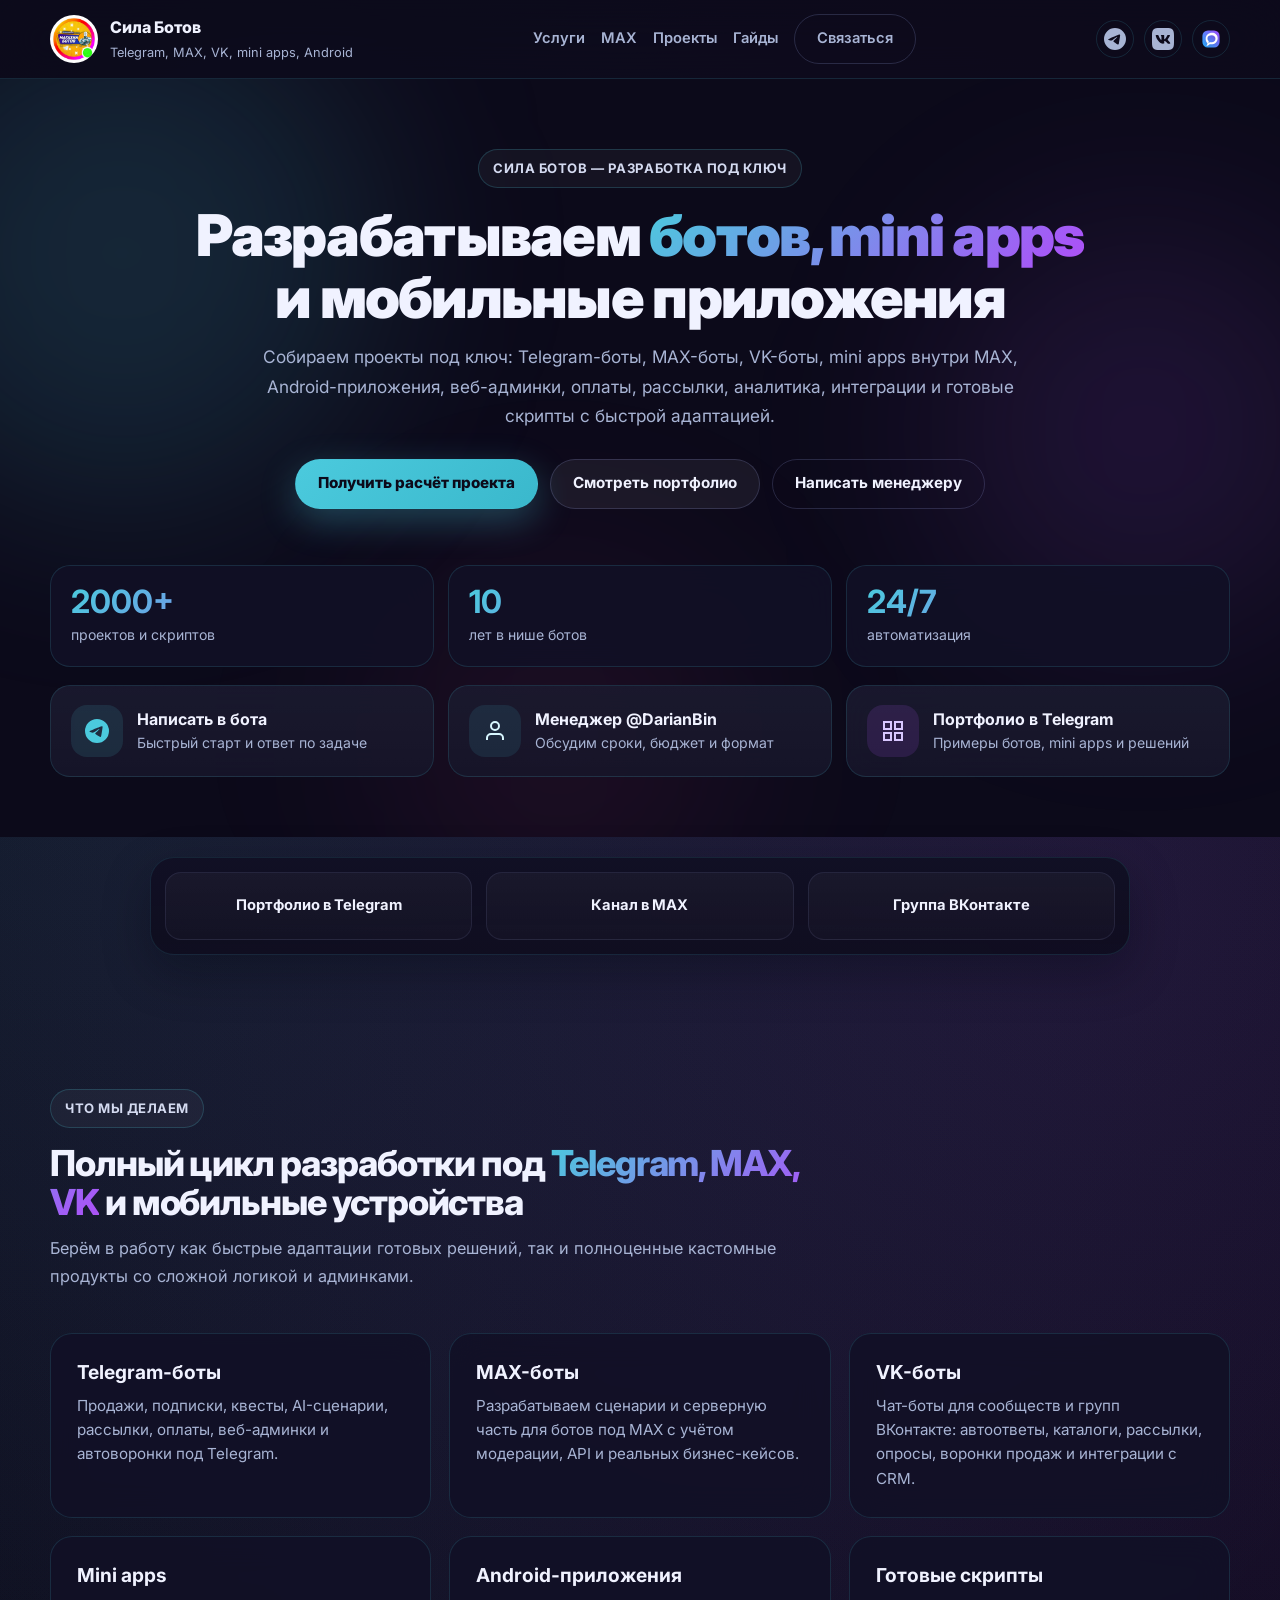
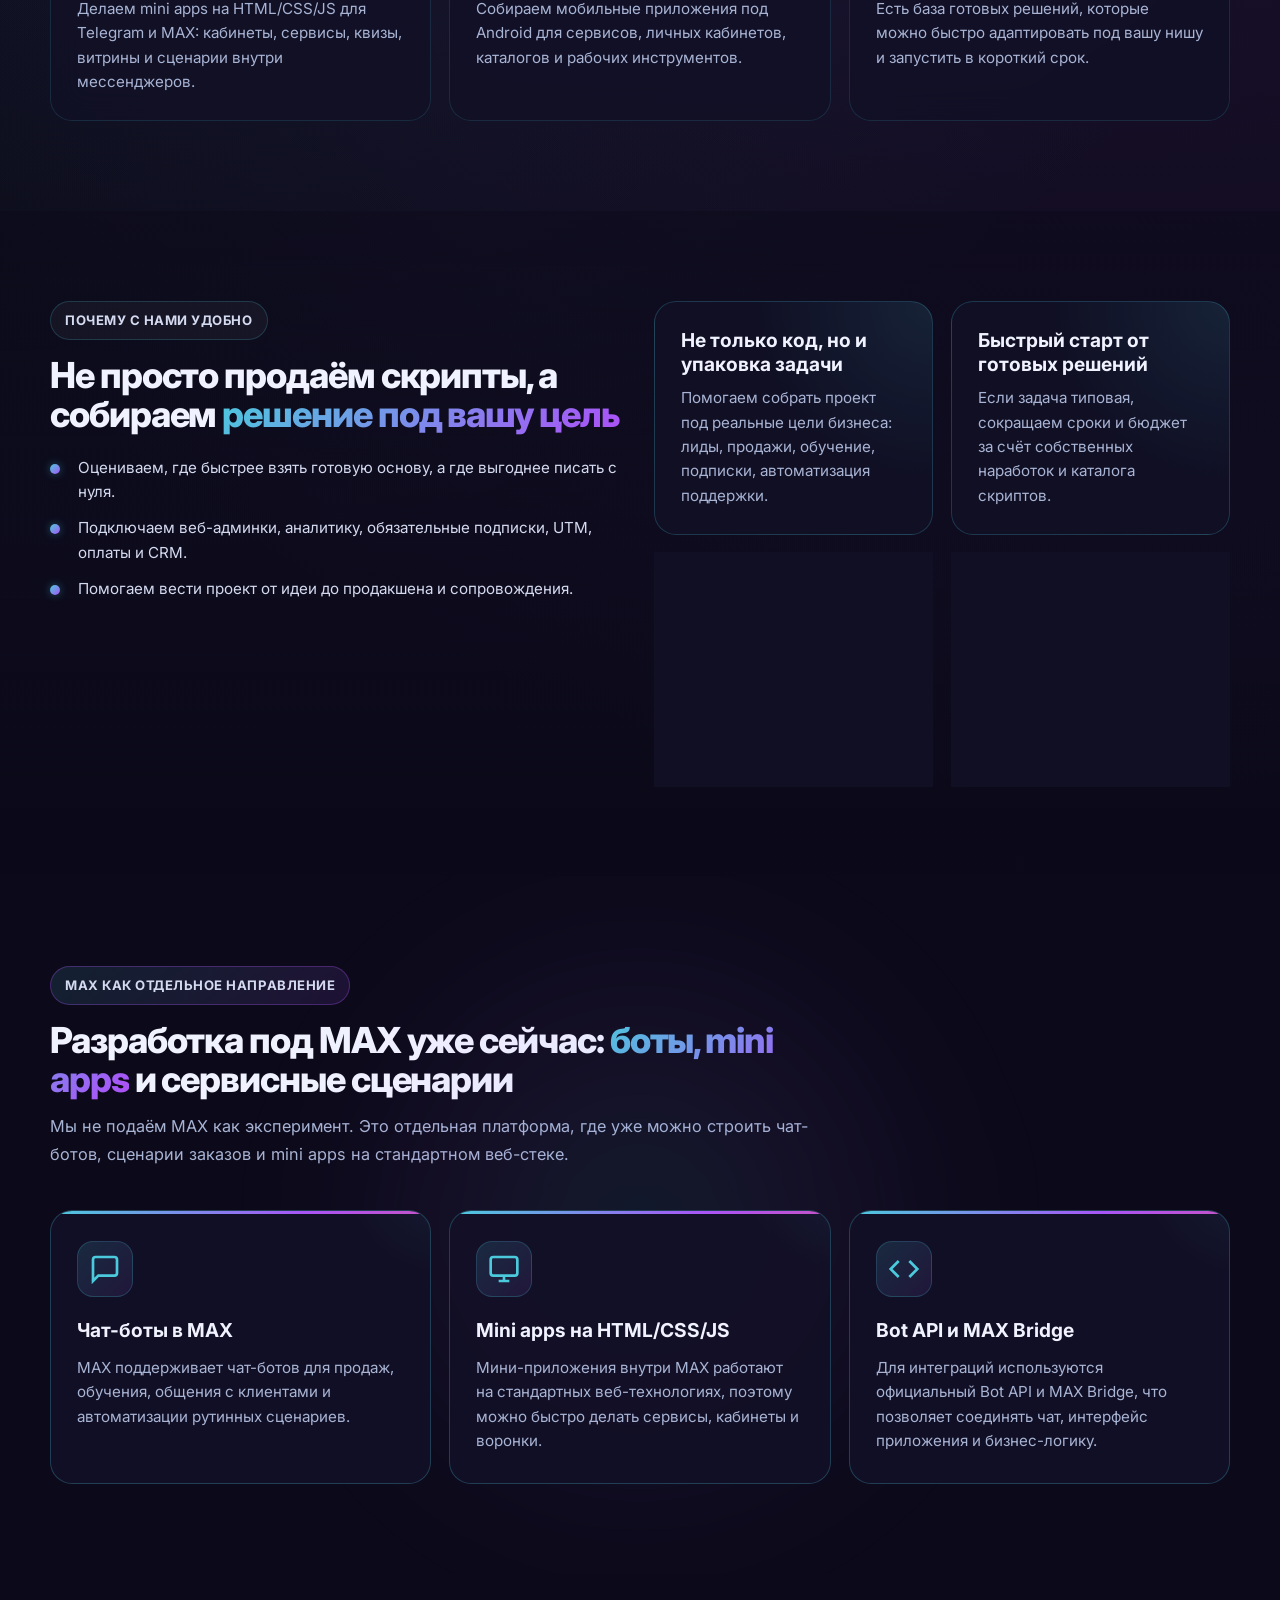
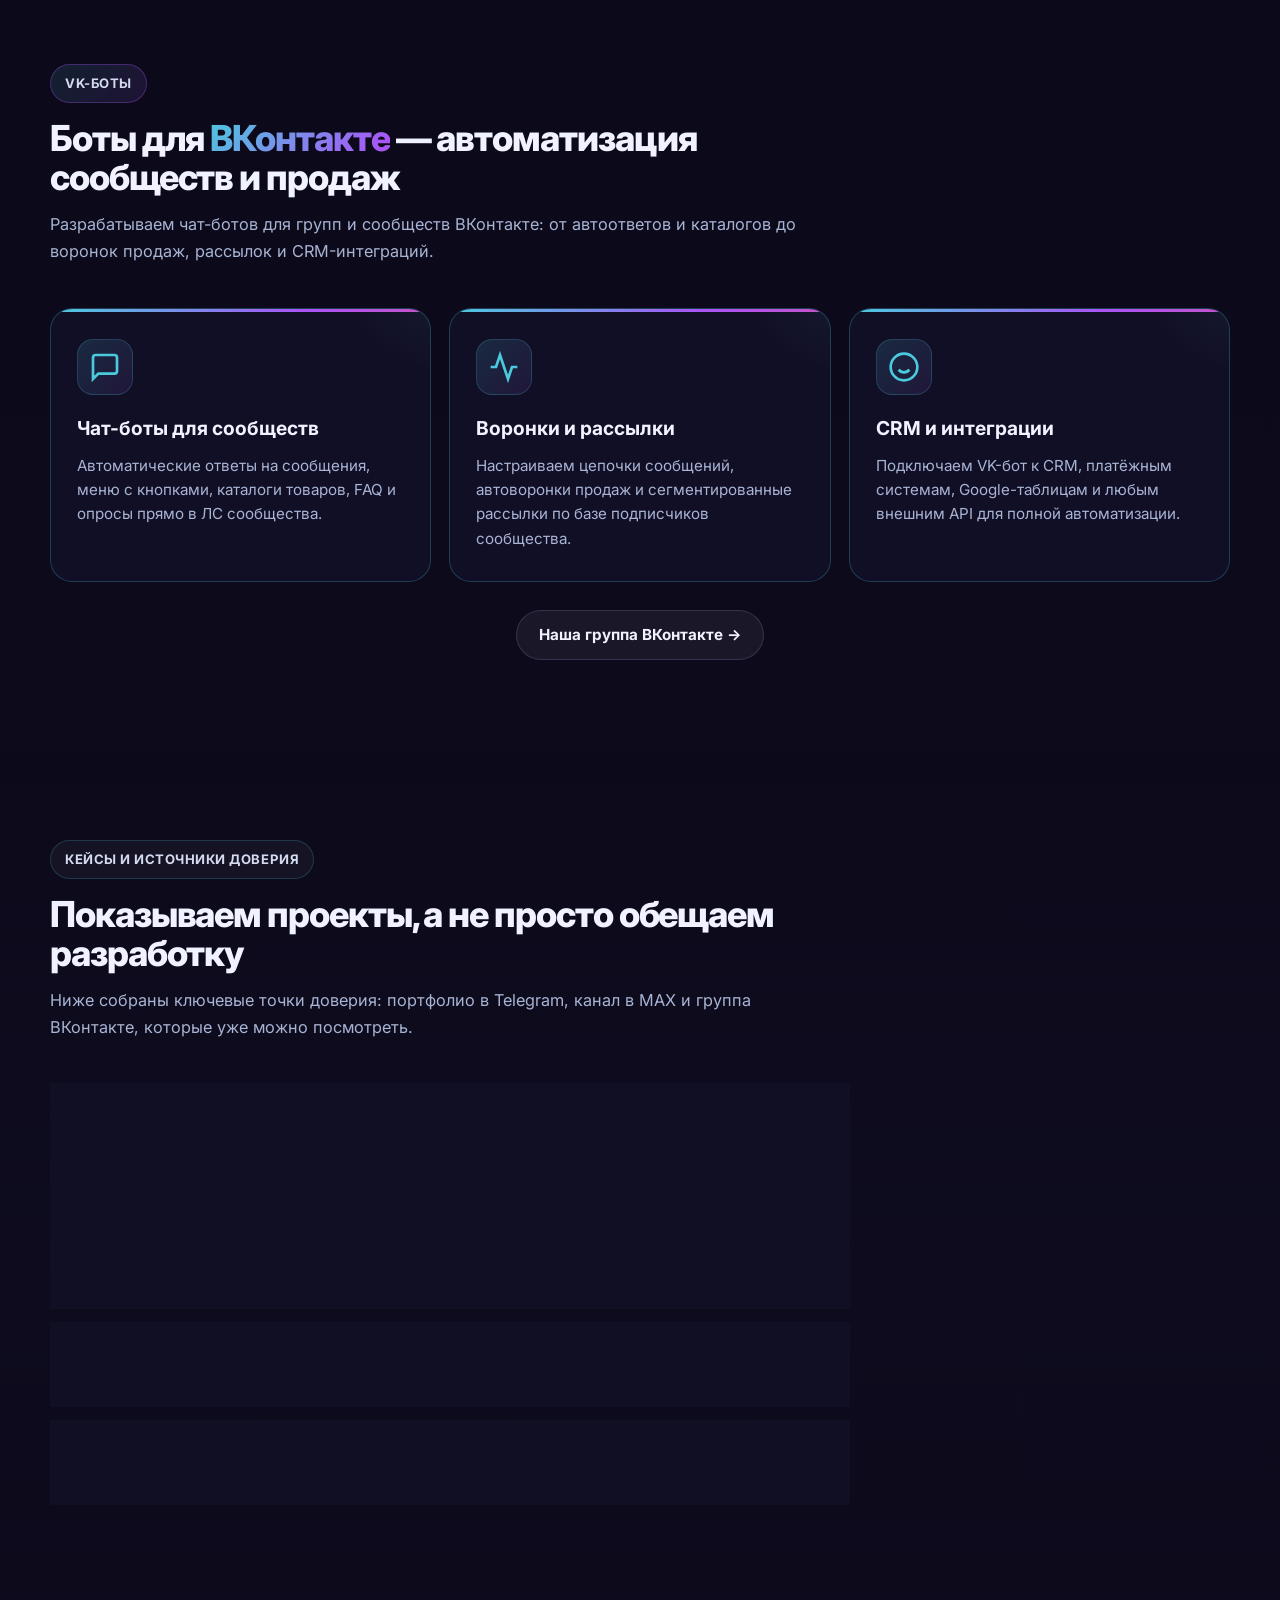
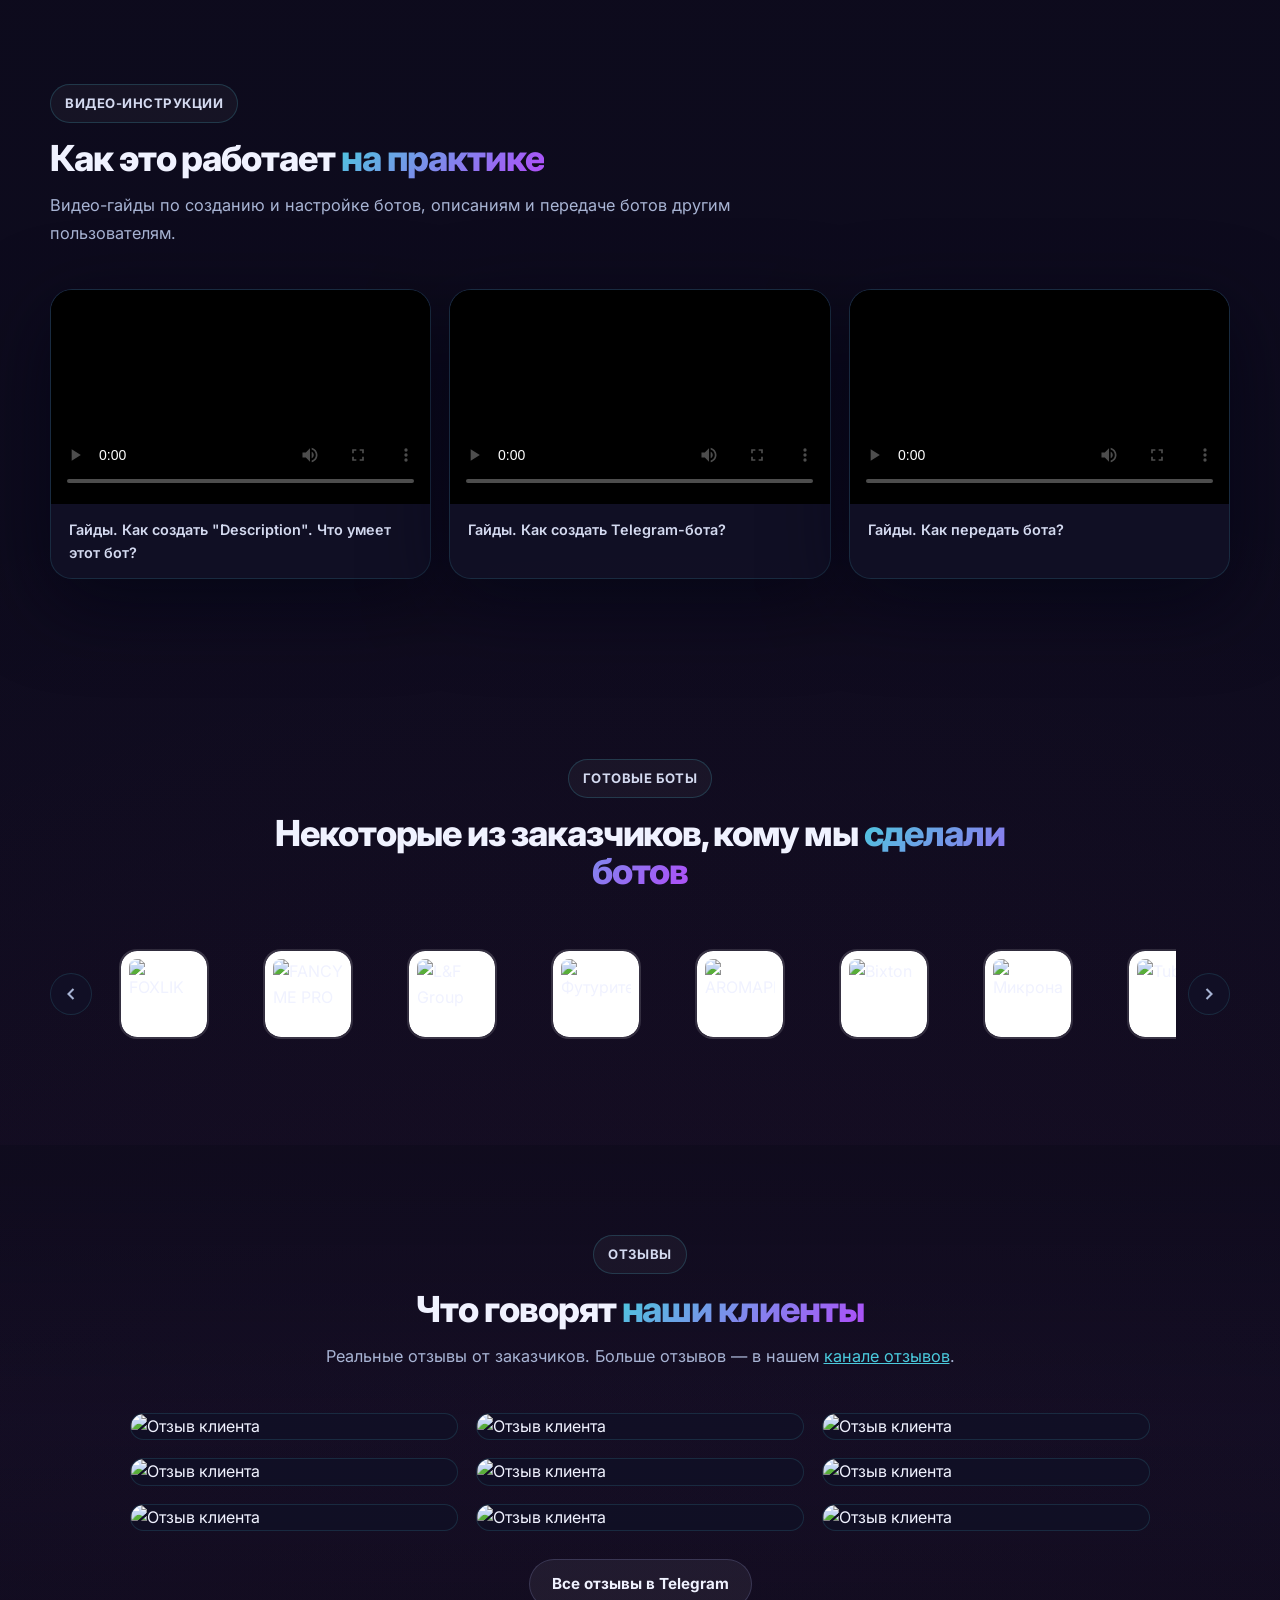
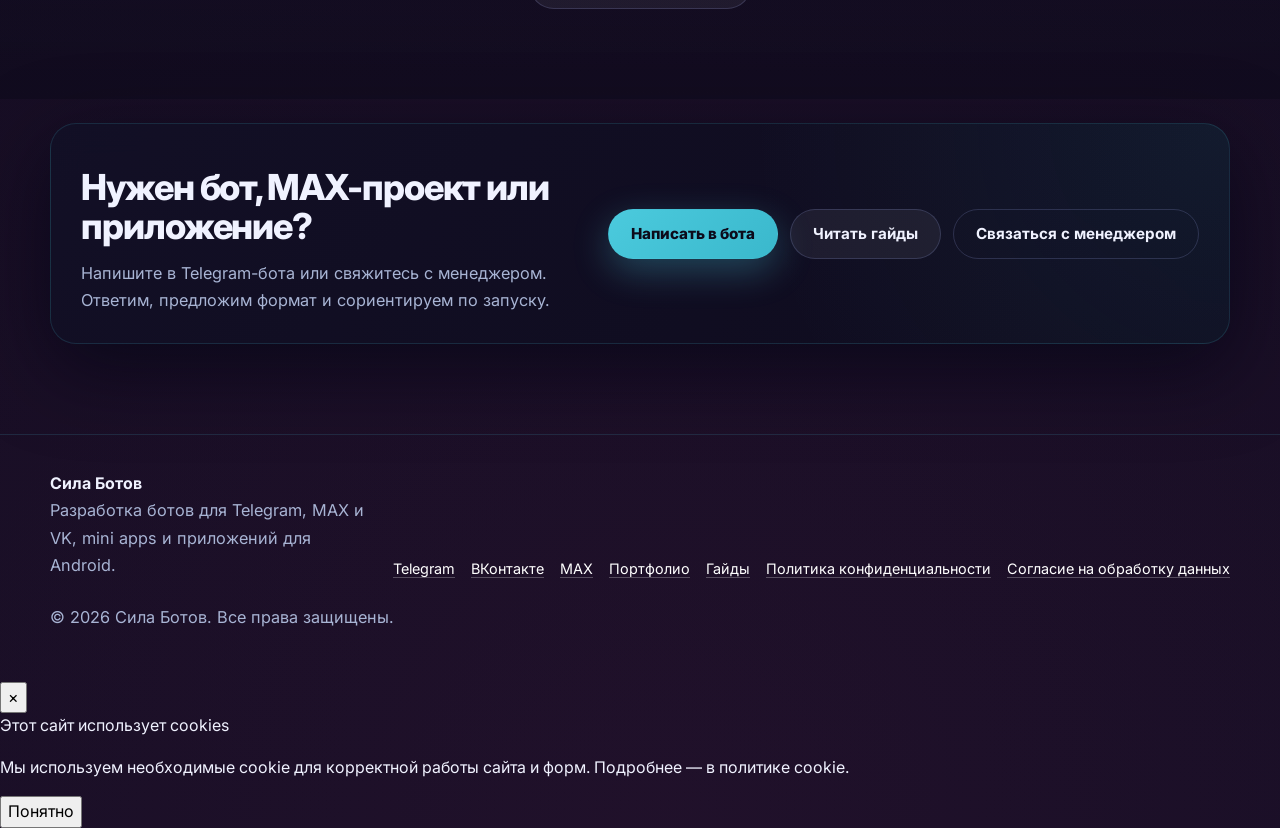
==== index.html @ e7b68604 "Add files via upload" ====
<!DOCTYPE html>
<html lang="ru">
<head>
    <meta charset="UTF-8">
    <meta http-equiv="X-UA-Compatible" content="IE=edge">
    <meta name="viewport" content="width=device-width, initial-scale=1.0">
    <title>Сила Ботов — Telegram, MAX, VK и Android разработка</title>
    <meta name="description" content="Разработка ботов для Telegram, MAX и VK, mini apps для MAX и мобильных приложений для Android. Готовые скрипты и разработка под заказ.">
    <link rel="preconnect" href="https://fonts.googleapis.com">
    <link rel="preconnect" href="https://fonts.gstatic.com" crossorigin>
    <link href="https://fonts.googleapis.com/css2?family=Inter:wght@400;500;600;700;800;900&display=swap" rel="stylesheet">
    <link rel="preload" href="/assets/css/style.css" as="style">
    <link rel="stylesheet" href="/assets/css/style.css?v=8">
    <link rel="icon" type="image/png" href="/assets/img/logo-silabotov.png">
    <link rel="canonical" href="https://silabotov.ru/">
</head>
<body>
    <div class="page-shell">
        <header class="site-header">
            <div class="container site-header__inner">
                <a class="brand" href="#top" data-scroll>
                    <img src="/assets/img/logo-silabotov.png" alt="Логотип Сила Ботов" width="48" height="48">
                    <span>
                        <strong>Сила Ботов</strong>
                        <small>Telegram, MAX, VK, mini apps, Android</small>
                    </span>
                </a>

                <nav class="site-nav">
                    <a href="#services" data-scroll>Услуги</a>
                    <a href="#max" data-scroll>MAX</a>
                    <a href="#projects" data-scroll>Проекты</a>
                    <a href="/guide/">Гайды</a>
                    <a href="https://max.ru/SilaBotov" class="button button--ghost" target="_blank" rel="noopener">Связаться</a>
                </nav>

                <div class="site-socials">
                    <a href="https://t.me/SilaBotov" target="_blank" rel="noopener" aria-label="Telegram" title="Telegram">
                        <svg width="22" height="22" viewBox="0 0 24 24" fill="currentColor"><path d="M11.944 0A12 12 0 0 0 0 12a12 12 0 0 0 12 12 12 12 0 0 0 12-12A12 12 0 0 0 12 0a12 12 0 0 0-.056 0zm4.962 7.224c.1-.002.321.023.465.14a.506.506 0 0 1 .171.325c.016.093.036.306.02.472-.18 1.898-.962 6.502-1.36 8.627-.168.9-.499 1.201-.82 1.23-.696.065-1.225-.46-1.9-.902-1.056-.693-1.653-1.124-2.678-1.8-1.185-.78-.417-1.21.258-1.91.177-.184 3.247-2.977 3.307-3.23.007-.032.014-.15-.056-.212s-.174-.041-.249-.024c-.106.024-1.793 1.14-5.061 3.345-.48.33-.913.49-1.302.48-.428-.008-1.252-.241-1.865-.44-.752-.245-1.349-.374-1.297-.789.027-.216.325-.437.893-.663 3.498-1.524 5.83-2.529 6.998-3.014 3.332-1.386 4.025-1.627 4.476-1.635z"/></svg>
                    </a>
                    <a href="https://vk.com/silabotov" target="_blank" rel="noopener" aria-label="ВКонтакте" title="ВКонтакте">
                        <svg width="22" height="22" viewBox="0 0 24 24" fill="currentColor"><path d="M15.684 0H8.316C1.592 0 0 1.592 0 8.316v7.368C0 22.408 1.592 24 8.316 24h7.368C22.408 24 24 22.408 24 15.684V8.316C24 1.592 22.391 0 15.684 0zm3.692 17.123h-1.744c-.66 0-.864-.525-2.05-1.727-1.033-1-1.49-1.135-1.744-1.135-.356 0-.458.102-.458.593v1.575c0 .424-.135.678-1.253.678-1.846 0-3.896-1.118-5.335-3.202C4.624 10.857 4.03 8.57 4.03 8.096c0-.254.102-.491.593-.491h1.744c.44 0 .61.203.78.678.847 2.49 2.27 4.674 2.862 4.674.22 0 .322-.102.322-.66V9.721c-.068-1.186-.695-1.287-.695-1.71 0-.204.17-.407.44-.407h2.744c.373 0 .508.203.508.643v3.473c0 .372.17.508.271.508.22 0 .407-.136.813-.542 1.253-1.406 2.151-3.574 2.151-3.574.119-.254.322-.491.763-.491h1.744c.525 0 .644.27.525.643-.22 1.017-2.354 4.031-2.354 4.031-.186.305-.254.44 0 .78.186.254.796.779 1.203 1.253.745.847 1.32 1.558 1.473 2.05.17.49-.085.744-.576.744z"/></svg>
                    </a>
                    <a href="https://max.ru/SilaBotov" target="_blank" rel="noopener" aria-label="MAX" title="MAX">
                        <img src="/assets/img/max-icon.svg" alt="" class="max-brand-icon" width="22" height="22">
                    </a>
                </div>
            </div>
        </header>

        <main id="top">
            <section class="hero section">
                <div class="hero__gradient-orb hero__gradient-orb--1"></div>
                <div class="hero__gradient-orb hero__gradient-orb--2"></div>
                <div class="hero__gradient-orb hero__gradient-orb--3"></div>

                <div class="container hero__layout">
                    <div class="hero__content hero__content--solo" data-reveal>
                        <span class="eyebrow">Сила Ботов — разработка под ключ</span>
                        <h1>Разрабатываем <span class="gradient-text">ботов, mini apps</span> и мобильные приложения</h1>
                        <p class="hero__lead">
                            Собираем проекты под ключ: Telegram-боты, MAX-боты, VK-боты, mini apps внутри MAX, Android-приложения,
                            веб-админки, оплаты, рассылки, аналитика, интеграции и готовые скрипты с быстрой адаптацией.
                        </p>

                        <div class="hero__actions">
                            <a class="button button--primary" href="https://max.ru/SilaBotov" target="_blank" rel="noopener">Получить расчёт проекта</a>
                            <a class="button button--secondary" href="https://t.me/MagazinBotovTG" target="_blank" rel="noopener">Смотреть портфолио</a>
                            <a class="button button--ghost" href="https://max.ru/u/f9LHodD0cOKN_hgV5e59oxq140BV0wgwH6rB313eIL1LMeVhW0px_eYZflk" target="_blank" rel="noopener">Написать менеджеру</a>
                        </div>
                    </div>

                    <div class="hero__bottom" data-reveal data-reveal-delay="150">
                        <div class="hero__stats">
                            <article class="stat-card">
                                <strong>2000+</strong>
                                <span>проектов и скриптов</span>
                            </article>
                            <article class="stat-card">
                                <strong>10</strong>
                                <span>лет в нише ботов</span>
                            </article>
                            <article class="stat-card">
                                <strong>24/7</strong>
                                <span>автоматизация</span>
                            </article>
                        </div>

                        <div class="hero__contact-cards">
                            <a class="hero-contact-card" href="https://t.me/SilaBotov_bot" target="_blank" rel="noopener">
                                <span class="hero-contact-card__icon" aria-hidden="true">
                                    <svg width="24" height="24" viewBox="0 0 24 24" fill="currentColor"><path d="M11.944 0A12 12 0 0 0 0 12a12 12 0 0 0 12 12 12 12 0 0 0 12-12A12 12 0 0 0 12 0a12 12 0 0 0-.056 0zm4.962 7.224c.1-.002.321.023.465.14a.506.506 0 0 1 .171.325c.016.093.036.306.02.472-.18 1.898-.962 6.502-1.36 8.627-.168.9-.499 1.201-.82 1.23-.696.065-1.225-.46-1.9-.902-1.056-.693-1.653-1.124-2.678-1.8-1.185-.78-.417-1.21.258-1.91.177-.184 3.247-2.977 3.307-3.23.007-.032.014-.15-.056-.212s-.174-.041-.249-.024c-.106.024-1.793 1.14-5.061 3.345-.48.33-.913.49-1.302.48-.428-.008-1.252-.241-1.865-.44-.752-.245-1.349-.374-1.297-.789.027-.216.325-.437.893-.663 3.498-1.524 5.83-2.529 6.998-3.014 3.332-1.386 4.025-1.627 4.476-1.635z"/></svg>
                                </span>
                                <span class="hero-contact-card__text">
                                    <strong>Написать в бота</strong>
                                    <small>Быстрый старт и ответ по задаче</small>
                                </span>
                            </a>
                            <a class="hero-contact-card" href="https://max.ru/u/f9LHodD0cOKN_hgV5e59oxq140BV0wgwH6rB313eIL1LMeVhW0px_eYZflk" target="_blank" rel="noopener">
                                <span class="hero-contact-card__icon hero-contact-card__icon--accent" aria-hidden="true">
                                    <svg width="24" height="24" viewBox="0 0 24 24" fill="none" stroke="currentColor" stroke-width="2"><path d="M20 21v-2a4 4 0 0 0-4-4H8a4 4 0 0 0-4 4v2"/><circle cx="12" cy="7" r="4"/></svg>
                                </span>
                                <span class="hero-contact-card__text">
                                    <strong>Менеджер @DarianBin</strong>
                                    <small>Обсудим сроки, бюджет и формат</small>
                                </span>
                            </a>
                            <a class="hero-contact-card" href="https://t.me/MagazinBotovTG" target="_blank" rel="noopener">
                                <span class="hero-contact-card__icon hero-contact-card__icon--purple" aria-hidden="true">
                                    <svg width="24" height="24" viewBox="0 0 24 24" fill="none" stroke="currentColor" stroke-width="2"><rect x="3" y="3" width="7" height="7"/><rect x="14" y="3" width="7" height="7"/><rect x="14" y="14" width="7" height="7"/><rect x="3" y="14" width="7" height="7"/></svg>
                                </span>
                                <span class="hero-contact-card__text">
                                    <strong>Портфолио в Telegram</strong>
                                    <small>Примеры ботов, mini apps и решений</small>
                                </span>
                            </a>
                        </div>
                    </div>
                </div>
            </section>

            <section class="trust-bar section section--compact">
                <div class="container trust-bar__grid" data-reveal>
                    <a href="https://t.me/MagazinBotovTG" target="_blank" rel="noopener">Портфолио в Telegram</a>
                    <a href="https://max.ru/SilaBotov" target="_blank" rel="noopener">Канал в MAX</a>
                    <a href="https://vk.com/silabotov" target="_blank" rel="noopener">Группа ВКонтакте</a>
                </div>
            </section>

            <section class="section" id="services">
                <div class="container">
                    <div class="section-heading" data-reveal>
                        <span class="eyebrow">Что мы делаем</span>
                        <h2>Полный цикл разработки под <span class="gradient-text">Telegram, MAX, VK</span> и мобильные устройства</h2>
                        <p>Берём в работу как быстрые адаптации готовых решений, так и полноценные кастомные продукты со сложной логикой и админками.</p>
                    </div>

                    <div class="cards-grid cards-grid--three">
                        
                            <article class="info-card" data-reveal data-reveal-delay="0">
                                <h3>Telegram-боты</h3>
                                <p>Продажи, подписки, квесты, AI-сценарии, рассылки, оплаты, веб-админки и автоворонки под Telegram.</p>
                            </article>
                        
                            <article class="info-card" data-reveal data-reveal-delay="100">
                                <h3>MAX-боты</h3>
                                <p>Разрабатываем сценарии и серверную часть для ботов под MAX с учётом модерации, API и реальных бизнес-кейсов.</p>
                            </article>
                        
                            <article class="info-card" data-reveal data-reveal-delay="200">
                                <h3>VK-боты</h3>
                                <p>Чат-боты для сообществ и групп ВКонтакте: автоответы, каталоги, рассылки, опросы, воронки продаж и интеграции с CRM.</p>
                            </article>
                        
                            <article class="info-card" data-reveal data-reveal-delay="300">
                                <h3>Mini apps</h3>
                                <p>Делаем mini apps на HTML/CSS/JS для Telegram и MAX: кабинеты, сервисы, квизы, витрины и сценарии внутри мессенджеров.</p>
                            </article>
                        
                            <article class="info-card" data-reveal data-reveal-delay="400">
                                <h3>Android-приложения</h3>
                                <p>Собираем мобильные приложения под Android для сервисов, личных кабинетов, каталогов и рабочих инструментов.</p>
                            </article>
                        
                            <article class="info-card" data-reveal data-reveal-delay="500">
                                <h3>Готовые скрипты</h3>
                                <p>Есть база готовых решений, которые можно быстро адаптировать под вашу нишу и запустить в короткий срок.</p>
                            </article>
                        
                    </div>
                </div>
            </section>

            <section class="section section--alt" id="advantages">
                <div class="container split-layout">
                    <div class="split-layout__content" data-reveal>
                        <span class="eyebrow">Почему с нами удобно</span>
                        <h2>Не просто продаём скрипты, а собираем <span class="gradient-text">решение под вашу цель</span></h2>
                        <ul class="check-list">
                            <li>Оцениваем, где быстрее взять готовую основу, а где выгоднее писать с нуля.</li>
                            <li>Подключаем веб-админки, аналитику, обязательные подписки, UTM, оплаты и CRM.</li>
                            <li>Помогаем вести проект от идеи до продакшена и сопровождения.</li>
                        </ul>
                    </div>

                    <div class="cards-grid cards-grid--two">
                        
                            <article class="info-card info-card--highlight" data-reveal data-reveal-delay="0">
                                <h3>Не только код, но и упаковка задачи</h3>
                                <p>Помогаем собрать проект под реальные цели бизнеса: лиды, продажи, обучение, подписки, автоматизация поддержки.</p>
                            </article>
                        
                            <article class="info-card info-card--highlight" data-reveal data-reveal-delay="100">
                                <h3>Быстрый старт от готовых решений</h3>
                                <p>Если задача типовая, сокращаем сроки и бюджет за счёт собственных наработок и каталога скриптов.</p>
                            </article>
                        
                            <article class="info-card info-card--highlight" data-reveal data-reveal-delay="200">
                                <h3>Кастомная разработка под ваш сценарий</h3>
                                <p>Когда нужно нестандартное поведение, проектируем и пишем систему с нуля на PHP, Python и веб-стеке.</p>
                            </article>
                        
                            <article class="info-card info-card--highlight" data-reveal data-reveal-delay="300">
                                <h3>Сопровождение после запуска</h3>
                                <p>Тестируем, дорабатываем, переносим на ваш хостинг, подключаем аналитику и помогаем с дальнейшим развитием.</p>
                            </article>
                        
                    </div>
                </div>
            </section>

            <section class="section section--max" id="max">
                <div class="max-bg-glow"></div>
                <div class="container">
                    <div class="section-heading" data-reveal>
                        <span class="eyebrow eyebrow--accent">MAX как отдельное направление</span>
                        <h2>Разработка под MAX уже сейчас: <span class="gradient-text">боты, mini apps</span> и сервисные сценарии</h2>
                        <p>
                            Мы не подаём MAX как эксперимент. Это отдельная платформа, где уже можно строить чат-ботов,
                            сценарии заказов и mini apps на стандартном веб-стеке.
                        </p>
                    </div>

                    <div class="cards-grid cards-grid--three">
                        <article class="max-card" data-reveal data-reveal-delay="0">
                            <div class="max-card__glow"></div>
                            <div class="max-card__icon">
                                <svg width="32" height="32" viewBox="0 0 24 24" fill="none" stroke="currentColor" stroke-width="2"><path d="M21 15a2 2 0 0 1-2 2H7l-4 4V5a2 2 0 0 1 2-2h14a2 2 0 0 1 2 2z"/></svg>
                            </div>
                            <h3>Чат-боты в MAX</h3>
                            <p>MAX поддерживает чат-ботов для продаж, обучения, общения с клиентами и автоматизации рутинных сценариев.</p>
                        </article>
                        <article class="max-card" data-reveal data-reveal-delay="150">
                            <div class="max-card__glow"></div>
                            <div class="max-card__icon">
                                <svg width="32" height="32" viewBox="0 0 24 24" fill="none" stroke="currentColor" stroke-width="2"><rect x="2" y="3" width="20" height="14" rx="2" ry="2"/><line x1="8" y1="21" x2="16" y2="21"/><line x1="12" y1="17" x2="12" y2="21"/></svg>
                            </div>
                            <h3>Mini apps на HTML/CSS/JS</h3>
                            <p>Мини-приложения внутри MAX работают на стандартных веб-технологиях, поэтому можно быстро делать сервисы, кабинеты и воронки.</p>
                        </article>
                        <article class="max-card" data-reveal data-reveal-delay="300">
                            <div class="max-card__glow"></div>
                            <div class="max-card__icon">
                                <svg width="32" height="32" viewBox="0 0 24 24" fill="none" stroke="currentColor" stroke-width="2"><polyline points="16 18 22 12 16 6"/><polyline points="8 6 2 12 8 18"/></svg>
                            </div>
                            <h3>Bot API и MAX Bridge</h3>
                            <p>Для интеграций используются официальный Bot API и MAX Bridge, что позволяет соединять чат, интерфейс приложения и бизнес-логику.</p>
                        </article>
                    </div>
                </div>
            </section>

            <section class="section section--vk" id="vk">
                <div class="container">
                    <div class="section-heading" data-reveal>
                        <span class="eyebrow eyebrow--accent">VK-боты</span>
                        <h2>Боты для <span class="gradient-text">ВКонтакте</span> — автоматизация сообществ и продаж</h2>
                        <p>
                            Разрабатываем чат-ботов для групп и сообществ ВКонтакте: от автоответов и каталогов
                            до воронок продаж, рассылок и CRM-интеграций.
                        </p>
                    </div>

                    <div class="cards-grid cards-grid--three">
                        <article class="max-card" data-reveal data-reveal-delay="0">
                            <div class="max-card__glow"></div>
                            <div class="max-card__icon">
                                <svg width="32" height="32" viewBox="0 0 24 24" fill="none" stroke="currentColor" stroke-width="2"><path d="M21 15a2 2 0 0 1-2 2H7l-4 4V5a2 2 0 0 1 2-2h14a2 2 0 0 1 2 2z"/></svg>
                            </div>
                            <h3>Чат-боты для сообществ</h3>
                            <p>Автоматические ответы на сообщения, меню с кнопками, каталоги товаров, FAQ и опросы прямо в ЛС сообщества.</p>
                        </article>
                        <article class="max-card" data-reveal data-reveal-delay="150">
                            <div class="max-card__glow"></div>
                            <div class="max-card__icon">
                                <svg width="32" height="32" viewBox="0 0 24 24" fill="none" stroke="currentColor" stroke-width="2"><path d="M22 12h-4l-3 9L9 3l-3 9H2"/></svg>
                            </div>
                            <h3>Воронки и рассылки</h3>
                            <p>Настраиваем цепочки сообщений, автоворонки продаж и сегментированные рассылки по базе подписчиков сообщества.</p>
                        </article>
                        <article class="max-card" data-reveal data-reveal-delay="300">
                            <div class="max-card__glow"></div>
                            <div class="max-card__icon">
                                <svg width="32" height="32" viewBox="0 0 24 24" fill="none" stroke="currentColor" stroke-width="2"><circle cx="12" cy="12" r="10"/><path d="M8 14s1.5 2 4 2 4-2 4-2"/><line x1="9" y1="9" x2="9.01" y2="9"/><line x1="15" y1="9" x2="15.01" y2="9"/></svg>
                            </div>
                            <h3>CRM и интеграции</h3>
                            <p>Подключаем VK-бот к CRM, платёжным системам, Google-таблицам и любым внешним API для полной автоматизации.</p>
                        </article>
                    </div>

                    <div style="text-align: center; margin-top: 28px;" data-reveal>
                        <a class="button button--secondary" href="https://vk.com/silabotov" target="_blank" rel="noopener">Наша группа ВКонтакте →</a>
                    </div>
                </div>
            </section>

            <section class="section section--alt" id="projects">
                <div class="container">
                    <div class="section-heading" data-reveal>
                        <span class="eyebrow">Кейсы и источники доверия</span>
                        <h2>Показываем проекты, а не просто обещаем разработку</h2>
                        <p>Ниже собраны ключевые точки доверия: портфолио в Telegram, канал в MAX и группа ВКонтакте, которые уже можно посмотреть.</p>
                    </div>

                    <div class="accordion" data-reveal>
                        <details class="accordion__item" open>
                            <summary class="accordion__trigger">
                                <div class="accordion__icon">
                                    <svg width="24" height="24" viewBox="0 0 24 24" fill="currentColor"><path d="M11.944 0A12 12 0 0 0 0 12a12 12 0 0 0 12 12 12 12 0 0 0 12-12A12 12 0 0 0 12 0a12 12 0 0 0-.056 0zm4.962 7.224c.1-.002.321.023.465.14a.506.506 0 0 1 .171.325c.016.093.036.306.02.472-.18 1.898-.962 6.502-1.36 8.627-.168.9-.499 1.201-.82 1.23-.696.065-1.225-.46-1.9-.902-1.056-.693-1.653-1.124-2.678-1.8-1.185-.78-.417-1.21.258-1.91.177-.184 3.247-2.977 3.307-3.23.007-.032.014-.15-.056-.212s-.174-.041-.249-.024c-.106.024-1.793 1.14-5.061 3.345-.48.33-.913.49-1.302.48-.428-.008-1.252-.241-1.865-.44-.752-.245-1.349-.374-1.297-.789.027-.216.325-.437.893-.663 3.498-1.524 5.83-2.529 6.998-3.014 3.332-1.386 4.025-1.627 4.476-1.635z"/></svg>
                                </div>
                                <span>Портфолио в Telegram</span>
                                <svg class="accordion__chevron" width="20" height="20" viewBox="0 0 24 24" fill="none" stroke="currentColor" stroke-width="2.5"><polyline points="6 9 12 15 18 9"/></svg>
                            </summary>
                            <div class="accordion__body">
                                <p>Портфолио с примерами решений: квесты, игры, обучающие боты, рассылки, парсеры и сервисные инструменты.</p>
                                <a class="button button--secondary" href="https://t.me/MagazinBotovTG" target="_blank" rel="noopener">Открыть портфолио</a>
                            </div>
                        </details>

                        <details class="accordion__item">
                            <summary class="accordion__trigger">
                                <div class="accordion__icon accordion__icon--max">
                                    <img src="/assets/img/max-icon.svg" alt="" class="accordion__icon-image" width="24" height="24">
                                </div>
                                <span>Канал в MAX</span>
                                <svg class="accordion__chevron" width="20" height="20" viewBox="0 0 24 24" fill="none" stroke="currentColor" stroke-width="2.5"><polyline points="6 9 12 15 18 9"/></svg>
                            </summary>
                            <div class="accordion__body">
                                <p>Развиваем отдельное направление в MAX: показываем ботов, mini apps, тесты, рассылки и решения под новую экосистему.</p>
                                <a class="button button--secondary" href="https://max.ru/SilaBotov" target="_blank" rel="noopener">Открыть канал MAX</a>
                            </div>
                        </details>

                        <details class="accordion__item">
                            <summary class="accordion__trigger">
                                <div class="accordion__icon">
                                    <svg width="24" height="24" viewBox="0 0 24 24" fill="currentColor"><path d="M15.684 0H8.316C1.592 0 0 1.592 0 8.316v7.368C0 22.408 1.592 24 8.316 24h7.368C22.408 24 24 22.408 24 15.684V8.316C24 1.592 22.391 0 15.684 0zm3.692 17.123h-1.744c-.66 0-.864-.525-2.05-1.727-1.033-1-1.49-1.135-1.744-1.135-.356 0-.458.102-.458.593v1.575c0 .424-.135.678-1.253.678-1.846 0-3.896-1.118-5.335-3.202C4.624 10.857 4.03 8.57 4.03 8.096c0-.254.102-.491.593-.491h1.744c.44 0 .61.203.78.678.847 2.49 2.27 4.674 2.862 4.674.22 0 .322-.102.322-.66V9.721c-.068-1.186-.695-1.287-.695-1.71 0-.204.17-.407.44-.407h2.744c.373 0 .508.203.508.643v3.473c0 .372.17.508.271.508.22 0 .407-.136.813-.542 1.253-1.406 2.151-3.574 2.151-3.574.119-.254.322-.491.763-.491h1.744c.525 0 .644.27.525.643-.22 1.017-2.354 4.031-2.354 4.031-.186.305-.254.44 0 .78.186.254.796.779 1.203 1.253.745.847 1.32 1.558 1.473 2.05.17.49-.085.744-.576.744z"/></svg>
                                </div>
                                <span>Группа ВКонтакте</span>
                                <svg class="accordion__chevron" width="20" height="20" viewBox="0 0 24 24" fill="none" stroke="currentColor" stroke-width="2.5"><polyline points="6 9 12 15 18 9"/></svg>
                            </summary>
                            <div class="accordion__body">
                                <p>Показываем обновления, публикации и рабочие примеры, чтобы можно было быстро оценить стиль и уровень проектов.</p>
                                <a class="button button--secondary" href="https://vk.com/silabotov" target="_blank" rel="noopener">Открыть группу ВКонтакте</a>
                            </div>
                        </details>
                    </div>
                </div>
            </section>

            <section class="section" id="video">
                <div class="container">
                    <div class="section-heading" data-reveal>
                        <span class="eyebrow">Видео-инструкции</span>
                        <h2>Как это работает <span class="gradient-text">на практике</span></h2>
                        <p>Видео-гайды по созданию и настройке ботов, описаниям и передаче ботов другим пользователям.</p>
                    </div>

                    <div class="video-grid">
                        <div class="video-card" data-reveal>
                            <div class="video-card__embed">
                                <video controls preload="metadata" playsinline poster="https://i.ytimg.com/vi/HN6Ly_ulBY8/hqdefault.jpg">
                                    <source src="/assets/video/HN6Ly_ulBY8.mp4" type="video/mp4">
                                </video>
                            </div>
                            <div class="video-card__caption">Гайды. Как создать "Description". Что умеет этот бот?</div>
                        </div>
                        <div class="video-card" data-reveal data-reveal-delay="100">
                            <div class="video-card__embed">
                                <video controls preload="metadata" playsinline poster="https://i.ytimg.com/vi/LhmGAAAF8sY/hqdefault.jpg">
                                    <source src="/assets/video/LhmGAAAF8sY.mp4" type="video/mp4">
                                </video>
                            </div>
                            <div class="video-card__caption">Гайды. Как создать Telegram-бота?</div>
                        </div>
                        <div class="video-card" data-reveal data-reveal-delay="200">
                            <div class="video-card__embed">
                                <video controls preload="metadata" playsinline poster="https://i.ytimg.com/vi/WeNrpj1V2UM/hqdefault.jpg">
                                    <source src="/assets/video/WeNrpj1V2UM.mp4" type="video/mp4">
                                </video>
                            </div>
                            <div class="video-card__caption">Гайды. Как передать бота?</div>
                        </div>
                    </div>
                </div>
            </section>

            <section class="section section--clients" id="clients">
                <div class="container">
                    <div class="section-heading section-heading--center" data-reveal>
                        <span class="eyebrow">Готовые боты</span>
                        <h2>Некоторые из заказчиков, кому мы <span class="gradient-text">сделали ботов</span></h2>
                    </div>

                    <div class="carousel" data-reveal>
                        <button class="carousel__btn carousel__btn--prev" aria-label="Назад" data-carousel-prev>
                            <svg width="20" height="20" viewBox="0 0 24 24" fill="none" stroke="currentColor" stroke-width="2.5"><polyline points="15 18 9 12 15 6"/></svg>
                        </button>

                        <div class="carousel__track" data-carousel-track>
                            
                                <div class="carousel__slide">
                                    <div class="client-logo">
                                        <img src="https://cloud.bart.id/313cce26-e1c3-442d-98ed-1d66c290ebef.png" alt="FOXLIK" loading="lazy" width="90" height="90">
                                    </div>
                                </div>
                            
                                <div class="carousel__slide">
                                    <div class="client-logo">
                                        <img src="https://cloud.bart.id/9c0e5e2e-0173-457a-9a62-9bb86670a1f5.png" alt="FANCY ME PRO" loading="lazy" width="90" height="90">
                                    </div>
                                </div>
                            
                                <div class="carousel__slide">
                                    <div class="client-logo">
                                        <img src="https://cloud.bart.id/01b5aca2-9a32-4ead-b635-7fc03babaa9f.png" alt="L&amp;F Group" loading="lazy" width="90" height="90">
                                    </div>
                                </div>
                            
                                <div class="carousel__slide">
                                    <div class="client-logo">
                                        <img src="https://cloud.bart.id/ae5be994-4df0-44b5-9585-78d13e5b37fa.png" alt="Футуритет" loading="lazy" width="90" height="90">
                                    </div>
                                </div>
                            
                                <div class="carousel__slide">
                                    <div class="client-logo">
                                        <img src="https://cloud.bart.id/cfc72585-349c-4f98-a811-6805937ba039.png" alt="AROMAPRO.SHOP" loading="lazy" width="90" height="90">
                                    </div>
                                </div>
                            
                                <div class="carousel__slide">
                                    <div class="client-logo">
                                        <img src="https://cloud.bart.id/ab99c46c-fc7f-4eb9-939e-449c1ec1e6cc.png" alt="Bixton" loading="lazy" width="90" height="90">
                                    </div>
                                </div>
                            
                                <div class="carousel__slide">
                                    <div class="client-logo">
                                        <img src="https://cloud.bart.id/eeb63d21-96f3-4543-b09c-1733d9114cea.png" alt="Микронаушники" loading="lazy" width="90" height="90">
                                    </div>
                                </div>
                            
                                <div class="carousel__slide">
                                    <div class="client-logo">
                                        <img src="https://cloud.bart.id/05e74d10-d6aa-4731-ad94-d8bb84c9af94.jpg" alt="Tubuta" loading="lazy" width="90" height="90">
                                    </div>
                                </div>
                            
                        </div>

                        <button class="carousel__btn carousel__btn--next" aria-label="Вперёд" data-carousel-next>
                            <svg width="20" height="20" viewBox="0 0 24 24" fill="none" stroke="currentColor" stroke-width="2.5"><polyline points="9 18 15 12 9 6"/></svg>
                        </button>
                    </div>
                </div>
            </section>

            <section class="section section--alt" id="reviews">
                <div class="container">
                    <div class="section-heading section-heading--center" data-reveal>
                        <span class="eyebrow">Отзывы</span>
                        <h2>Что говорят <span class="gradient-text">наши клиенты</span></h2>
                        <p>Реальные отзывы от заказчиков. Больше отзывов — в нашем <a href="https://t.me/MagazinBotovTG_review" target="_blank" rel="noopener" style="color:#4bcadd;text-decoration:underline">канале отзывов</a>.</p>
                    </div>

                    <div class="reviews-grid" data-reveal>
                        
                            <div class="review-card" data-reveal data-reveal-delay="0">
                                <img src="https://cloud.bart.id/c72498fb-ce6d-4d30-a158-0d50bf7a0078.jpg" alt="Отзыв клиента" loading="lazy">
                            </div>
                        
                            <div class="review-card" data-reveal data-reveal-delay="50">
                                <img src="https://cloud.bart.id/54eb8ddf-980d-4e5a-a4fb-6fc7433fc6ce.jpg" alt="Отзыв клиента" loading="lazy">
                            </div>
                        
                            <div class="review-card" data-reveal data-reveal-delay="100">
                                <img src="https://cloud.bart.id/be7a15ce-f150-4448-b961-37b73627d593.jpg" alt="Отзыв клиента" loading="lazy">
                            </div>
                        
                            <div class="review-card" data-reveal data-reveal-delay="150">
                                <img src="https://cloud.bart.id/c3cf44da-75b6-4360-852b-6532427f60d5.jpg" alt="Отзыв клиента" loading="lazy">
                            </div>
                        
                            <div class="review-card" data-reveal data-reveal-delay="200">
                                <img src="https://cloud.bart.id/1d7d5e00-2137-43c7-bebd-8546dba74c45.jpg" alt="Отзыв клиента" loading="lazy">
                            </div>
                        
                            <div class="review-card" data-reveal data-reveal-delay="250">
                                <img src="https://cloud.bart.id/4097822e-b7e4-4f62-a90a-71dbcbdcbfa3.jpg" alt="Отзыв клиента" loading="lazy">
                            </div>
                        
                            <div class="review-card" data-reveal data-reveal-delay="300">
                                <img src="https://cloud.bart.id/7bb354e2-b7ce-4efc-ad46-96f491f89f4b.jpg" alt="Отзыв клиента" loading="lazy">
                            </div>
                        
                            <div class="review-card" data-reveal data-reveal-delay="350">
                                <img src="https://cloud.bart.id/951cde3d-44b3-41a3-86b4-1e2e925af9f7.jpg" alt="Отзыв клиента" loading="lazy">
                            </div>
                        
                            <div class="review-card" data-reveal data-reveal-delay="400">
                                <img src="https://cloud.bart.id/42a74895-5f8b-42f5-a553-c5d7b1ef91fd.jpg" alt="Отзыв клиента" loading="lazy">
                            </div>
                        
                    </div>

                    <div class="reviews-link" data-reveal>
                        <a class="button button--secondary" href="https://t.me/MagazinBotovTG_review" target="_blank" rel="noopener">Все отзывы в Telegram</a>
                    </div>
                </div>
            </section>

            <section class="section section--cta" id="contacts">
                <div class="container cta-panel" data-reveal>
                    <div class="cta-panel__content">
                        <h2>Нужен бот, MAX-проект или приложение?</h2>
                        <p>Напишите в Telegram-бота или свяжитесь с менеджером. Ответим, предложим формат и сориентируем по запуску.</p>
                    </div>

                    <div class="cta-panel__actions">
                        <a class="button button--primary" href="https://t.me/SilaBotov_bot" target="_blank" rel="noopener">Написать в бота</a>
                        <a class="button button--secondary" href="/guide/">Читать гайды</a>
                        <a class="button button--ghost" href="https://max.ru/u/f9LHodD0cOKN_hgV5e59oxq140BV0wgwH6rB313eIL1LMeVhW0px_eYZflk" target="_blank" rel="noopener">Связаться с менеджером</a>
                    </div>
                </div>
            </section>
        </main>

        <footer class="site-footer">
            <div class="container site-footer__inner">
                <div>
                    <strong>Сила Ботов</strong>
                    <p>Разработка ботов для Telegram, MAX и VK, mini apps и приложений для Android.</p>
                </div>

                <div class="site-footer__links">
                    <a href="https://t.me/SilaBotov" target="_blank" rel="noopener">Telegram</a>
                    <a href="https://vk.com/silabotov" target="_blank" rel="noopener">ВКонтакте</a>
                    <a href="https://max.ru/SilaBotov" target="_blank" rel="noopener">MAX</a>
                    <a href="https://t.me/MagazinBotovTG" target="_blank" rel="noopener">Портфолио</a>
                    <a href="/guide/">Гайды</a>
                    <a href="/policy/" target="_blank" rel="noopener">Политика конфиденциальности</a>
                    <a href="/consent/" target="_blank" rel="noopener">Согласие на обработку данных</a>
                </div>

                <p class="site-footer__copy">© <span data-current-year>2026</span> Сила Ботов. Все права защищены.</p>
            </div>
        </footer>
    </div>

    <script src="/assets/js/main.js" defer></script>
</body>
</html>
---- assets/css/style.css ----
:root {
    --bg: #0c0a1a;
    --bg-alt: #12102a;
    --panel: rgba(18, 16, 38, 0.88);
    --panel-strong: rgba(14, 12, 30, 0.96);
    --line: rgba(75, 202, 221, 0.15);
    --line-strong: rgba(75, 202, 221, 0.35);
    --text: #f0f2ff;
    --muted: #a8b4d4;
    --soft: #d4daf0;
    --primary: #4bcadd;
    --primary-strong: #3ab8cc;
    --accent-purple: #a855f7;
    --accent-pink: #ec4899;
    --success: #34d399;
    --error: #fb7185;
    --shadow: 0 24px 80px rgba(2, 4, 18, 0.6);
    --radius: 26px;
    --radius-sm: 18px;
    --container: 1180px;
    --font: 'Inter', 'Segoe UI', Arial, sans-serif;
}

*,
*::before,
*::after {
    box-sizing: border-box;
}

html {
    scroll-behavior: smooth;
}

body {
    margin: 0;
    min-width: 320px;
    position: relative;
    font-family: var(--font);
    color: var(--text);
    background:
        radial-gradient(circle at 8% 10%, rgba(75, 202, 221, 0.1), transparent 22%),
        radial-gradient(circle at 86% 12%, rgba(168, 85, 247, 0.14), transparent 24%),
        radial-gradient(circle at 52% 100%, rgba(236, 72, 153, 0.08), transparent 28%),
        linear-gradient(180deg, #090814 0%, #0f0c21 100%);
    line-height: 1.6;
    -webkit-font-smoothing: antialiased;
}

body::before,
body::after {
    content: "";
    position: fixed;
    inset: 0;
    pointer-events: none;
}

body::before {
    z-index: 0;
    opacity: 0.3;
    background:
        linear-gradient(rgba(255, 255, 255, 0.02) 1px, transparent 1px),
        linear-gradient(90deg, rgba(255, 255, 255, 0.02) 1px, transparent 1px);
    background-size: 120px 120px;
    mask-image: radial-gradient(circle at center, rgba(0, 0, 0, 1) 35%, rgba(0, 0, 0, 0) 85%);
}

body::after {
    z-index: 0;
    background:
        radial-gradient(circle at 20% 28%, rgba(75, 202, 221, 0.08), transparent 22%),
        radial-gradient(circle at 78% 42%, rgba(168, 85, 247, 0.08), transparent 22%);
    filter: blur(20px);
}

a {
    color: inherit;
    text-decoration: none;
}

img {
    display: block;
    max-width: 100%;
}

button,
input,
textarea,
select {
    font: inherit;
}

.page-shell {
    position: relative;
    overflow: clip;
    z-index: 1;
    isolation: isolate;
}

.container {
    width: min(var(--container), calc(100% - 32px));
    margin: 0 auto;
}

/* ========== ANIMATIONS ========== */

@keyframes gradient-shift {
    0% { background-position: 0% 50%; }
    50% { background-position: 100% 50%; }
    100% { background-position: 0% 50%; }
}

@keyframes float {
    0%, 100% { transform: translateY(0) scale(1); }
    50% { transform: translateY(-20px) scale(1.05); }
}

@keyframes pulse-glow {
    0%, 100% { opacity: 0.4; }
    50% { opacity: 0.8; }
}

[data-reveal] {
    opacity: 0;
    transform: translateY(40px);
    transition: opacity 0.7s cubic-bezier(0.16, 1, 0.3, 1), transform 0.7s cubic-bezier(0.16, 1, 0.3, 1);
}

[data-reveal].is-visible {
    opacity: 1;
    transform: none;
}

.gradient-text {
    background: linear-gradient(135deg, var(--primary) 0%, var(--accent-purple) 50%, var(--accent-pink) 100%);
    background-size: 200% auto;
    -webkit-background-clip: text;
    -webkit-text-fill-color: transparent;
    background-clip: text;
    animation: gradient-shift 4s ease infinite;
}

/* ========== HEADER ========== */

.site-header {
    position: sticky;
    top: 0;
    z-index: 20;
    padding: 14px 0;
    backdrop-filter: blur(24px);
    background: rgba(12, 10, 26, 0.85);
    border-bottom: 1px solid var(--line);
}

.site-header__inner {
    display: flex;
    align-items: center;
    justify-content: space-between;
    gap: 16px;
}

.brand {
    display: inline-flex;
    align-items: center;
    gap: 12px;
    flex-shrink: 0;
}

.brand img {
    border-radius: 50%;
}

.brand span {
    display: grid;
    gap: 2px;
}

.brand strong {
    font-size: 1rem;
    font-weight: 800;
}

.brand small {
    color: var(--muted);
    font-size: 0.8rem;
}

.site-nav {
    display: flex;
    align-items: center;
    gap: 16px;
    flex-wrap: wrap;
    justify-content: center;
}

.site-nav a {
    color: var(--muted);
    font-weight: 600;
    font-size: 0.92rem;
    transition: color 0.2s;
}

.site-nav a:hover {
    color: #fff;
}

.site-socials {
    display: flex;
    align-items: center;
    gap: 10px;
}

.site-socials a {
    display: inline-flex;
    align-items: center;
    justify-content: center;
    width: 38px;
    height: 38px;
    border-radius: 50%;
    border: 1px solid var(--line);
    color: var(--muted);
    transition: color 0.2s, border-color 0.2s, background 0.2s;
}

.site-socials a img {
    display: block;
    width: 22px;
    height: 22px;
    object-fit: contain;
}

.site-socials a:hover {
    color: #fff;
    border-color: var(--primary);
    background: rgba(75, 202, 221, 0.1);
}

.max-brand-icon {
    display: block;
    width: 22px;
    height: 22px;
    border-radius: 7px;
    object-fit: contain;
}

/* ========== TYPOGRAPHY ========== */

.eyebrow {
    display: inline-flex;
    align-items: center;
    gap: 8px;
    padding: 8px 14px;
    border: 1px solid rgba(75, 202, 221, 0.2);
    border-radius: 999px;
    background: rgba(255, 255, 255, 0.04);
    color: var(--soft);
    font-size: 0.82rem;
    font-weight: 700;
    letter-spacing: 0.04em;
    text-transform: uppercase;
}

.eyebrow--soft {
    background: rgba(75, 202, 221, 0.08);
    border-color: rgba(75, 202, 221, 0.22);
}

.eyebrow--accent {
    background: linear-gradient(135deg, rgba(75, 202, 221, 0.12), rgba(168, 85, 247, 0.12));
    border-color: rgba(168, 85, 247, 0.3);
}

.section {
    padding: 90px 0;
    position: relative;
}

.section--compact {
    padding: 20px 0 44px;
}

.section--alt {
    background: linear-gradient(180deg, rgba(12, 10, 26, 0.5) 0%, rgba(18, 16, 38, 0.3) 50%, rgba(12, 10, 26, 0.5) 100%);
}

.section--cta {
    padding-top: 24px;
}

.section-heading {
    max-width: 760px;
    margin-bottom: 42px;
}

.section-heading--center {
    text-align: center;
    margin-left: auto;
    margin-right: auto;
}

.section-heading h2,
.hero__content h1,
.hero-form-card h2,
.cta-panel__content h2,
.legal-card h1 {
    margin: 16px 0 14px;
    line-height: 1.08;
    letter-spacing: -0.03em;
    font-weight: 800;
}

.section-heading h2,
.cta-panel__content h2 {
    font-size: clamp(1.8rem, 2.8vw, 3rem);
}

.section-heading p,
.hero__lead,
.hero-form-card p,
.cta-panel__content p,
.site-footer p,
.legal-card p {
    margin: 0;
    color: var(--muted);
    font-size: 1.02rem;
    line-height: 1.7;
}

/* ========== BUTTONS ========== */

.button {
    display: inline-flex;
    align-items: center;
    justify-content: center;
    gap: 10px;
    min-height: 50px;
    padding: 0 22px;
    border: 1px solid transparent;
    border-radius: 999px;
    font-weight: 700;
    font-size: 0.95rem;
    cursor: pointer;
    transition: transform 0.2s ease, box-shadow 0.2s ease, border-color 0.2s ease, background 0.2s ease;
}

.button:hover {
    transform: translateY(-2px);
}

.button--primary {
    background: linear-gradient(135deg, var(--primary) 0%, var(--primary-strong) 100%);
    box-shadow: 0 12px 36px rgba(75, 202, 221, 0.3);
    color: var(--bg);
    font-weight: 800;
}

.button--primary:hover {
    box-shadow: 0 16px 48px rgba(75, 202, 221, 0.4);
}

.button--secondary {
    background: rgba(255, 255, 255, 0.06);
    border-color: rgba(173, 184, 255, 0.18);
    color: var(--text);
}

.button--secondary:hover {
    background: rgba(255, 255, 255, 0.1);
    border-color: rgba(173, 184, 255, 0.3);
}

.button--ghost {
    background: transparent;
    border-color: rgba(173, 184, 255, 0.18);
    color: var(--text);
}

.button--ghost:hover {
    border-color: var(--primary);
}

.button--block {
    width: 100%;
}

/* ========== HERO ========== */

.hero {
    padding-top: 40px;
    padding-bottom: 60px;
    position: relative;
    overflow: hidden;
    background: var(--bg);
}

.hero__gradient-orb {
    position: absolute;
    border-radius: 50%;
    filter: blur(100px);
    pointer-events: none;
    z-index: 0;
}

.hero__gradient-orb--1 {
    top: -10%;
    left: -10%;
    width: 500px;
    height: 500px;
    background: rgba(75, 202, 221, 0.15);
    animation: float 8s ease-in-out infinite;
}

.hero__gradient-orb--2 {
    top: 20%;
    right: -5%;
    width: 400px;
    height: 400px;
    background: rgba(168, 85, 247, 0.12);
    animation: float 10s ease-in-out infinite 2s;
}

.hero__gradient-orb--3 {
    bottom: -10%;
    left: 30%;
    width: 350px;
    height: 350px;
    background: rgba(236, 72, 153, 0.08);
    animation: float 12s ease-in-out infinite 4s;
}

.hero__layout {
    position: relative;
    z-index: 1;
    display: grid;
    gap: 36px;
}

.hero__content {
    padding: 30px 0 20px;
}

.hero__content--solo {
    max-width: 920px;
    margin: 0 auto;
    text-align: center;
}

.hero__content--solo .eyebrow {
    margin: 0 auto;
}

.hero__content h1 {
    font-size: clamp(2.6rem, 4.5vw, 4.8rem);
    max-width: 920px;
    font-weight: 900;
}

.hero__content--solo h1 {
    margin-left: auto;
    margin-right: auto;
}

.hero__lead {
    max-width: 760px;
    font-size: 1.08rem;
}

.hero__content--solo .hero__lead {
    margin: 0 auto;
}

.hero__actions {
    display: flex;
    flex-wrap: wrap;
    gap: 12px;
    margin: 28px 0 0;
}

.hero__content--solo .hero__actions {
    justify-content: center;
}

.hero__bottom {
    display: grid;
    gap: 18px;
}

.hero__stats {
    display: grid;
    grid-template-columns: repeat(3, minmax(0, 1fr));
    gap: 14px;
}

.hero__contact-cards {
    display: grid;
    grid-template-columns: repeat(3, minmax(0, 1fr));
    gap: 14px;
}

.hero-contact-card {
    display: flex;
    align-items: center;
    gap: 14px;
    min-height: 92px;
    padding: 18px 20px;
    border-radius: 20px;
    background:
        linear-gradient(180deg, rgba(255, 255, 255, 0.04), rgba(255, 255, 255, 0.02)),
        var(--panel);
    border: 1px solid rgba(75, 202, 221, 0.14);
    backdrop-filter: blur(16px);
    transition: border-color 0.25s, transform 0.25s, box-shadow 0.25s, background 0.25s;
}

.hero-contact-card:hover {
    border-color: rgba(75, 202, 221, 0.35);
    transform: translateY(-3px);
    box-shadow: 0 16px 40px rgba(3, 5, 16, 0.28);
    background:
        linear-gradient(180deg, rgba(75, 202, 221, 0.08), rgba(168, 85, 247, 0.04)),
        var(--panel);
}

.hero-contact-card__icon {
    display: inline-flex;
    align-items: center;
    justify-content: center;
    width: 52px;
    height: 52px;
    border-radius: 16px;
    background: rgba(75, 202, 221, 0.12);
    color: var(--primary);
    flex-shrink: 0;
}

.hero-contact-card__icon--accent {
    background: rgba(75, 202, 221, 0.1);
    color: #d8f7ff;
}

.hero-contact-card__icon--purple {
    background: rgba(168, 85, 247, 0.14);
    color: #d8c7ff;
}

.hero-contact-card__text {
    display: grid;
    gap: 4px;
    text-align: left;
}

.hero-contact-card__text strong {
    font-size: 1rem;
    font-weight: 700;
    line-height: 1.25;
}

.hero-contact-card__text small {
    color: var(--muted);
    font-size: 0.88rem;
    line-height: 1.45;
}

.stat-card {
    padding: 20px;
    border-radius: 20px;
    background: var(--panel);
    border: 1px solid var(--line);
    backdrop-filter: blur(16px);
}

.stat-card strong {
    display: block;
    font-size: 2rem;
    line-height: 1;
    background: linear-gradient(135deg, var(--primary), var(--accent-purple));
    -webkit-background-clip: text;
    -webkit-text-fill-color: transparent;
    background-clip: text;
}

.stat-card span {
    display: block;
    margin-top: 6px;
    color: var(--muted);
    font-size: 0.88rem;
}

/* ========== HERO FORM ========== */

.hero-form-card {
    position: relative;
    padding: 28px;
    border-radius: 28px;
    background: var(--panel);
    border: 1px solid rgba(75, 202, 221, 0.2);
    box-shadow: var(--shadow);
    backdrop-filter: blur(22px);
    overflow: hidden;
}

.hero-form-card::before {
    content: "";
    position: absolute;
    top: 0;
    left: 0;
    right: 0;
    height: 3px;
    background: linear-gradient(90deg, var(--primary), var(--accent-purple), var(--accent-pink), var(--primary));
    background-size: 200% 100%;
    animation: gradient-shift 3s linear infinite;
}

.hero-form-card__head {
    margin-bottom: 20px;
}

.hero-form-card h2 {
    font-size: clamp(1.5rem, 2vw, 2rem);
}

.lead-form {
    display: grid;
    gap: 14px;
}

.lead-form__honeypot {
    position: absolute;
    left: -9999px;
    width: 1px;
    height: 1px;
    overflow: hidden;
}

.field {
    display: grid;
    gap: 8px;
}

.field span,
.checkbox span {
    color: var(--soft);
    font-weight: 600;
    font-size: 0.9rem;
}

.field input,
.field textarea,
.field select {
    width: 100%;
    padding: 13px 16px;
    border: 1px solid rgba(173, 184, 255, 0.12);
    border-radius: 14px;
    background: rgba(255, 255, 255, 0.04);
    color: var(--text);
    outline: none;
    transition: border-color 0.2s ease, background 0.2s ease;
}

.field select {
    appearance: none;
}

.field input::placeholder,
.field textarea::placeholder {
    color: rgba(168, 180, 212, 0.6);
}

.field input:focus,
.field textarea:focus,
.field select:focus {
    border-color: rgba(75, 202, 221, 0.5);
    background: rgba(255, 255, 255, 0.07);
}

.field textarea {
    resize: vertical;
    min-height: 100px;
}

.checkbox {
    display: flex;
    align-items: flex-start;
    gap: 10px;
}

.checkbox input {
    width: 18px;
    height: 18px;
    margin-top: 3px;
    flex: 0 0 auto;
}

.checkbox span {
    font-weight: 500;
    font-size: 0.85rem;
    color: var(--muted);
}

.checkbox a,
.lead-form__hint a,
.site-footer__links a,
.legal-card a {
    color: #fff;
    text-decoration: underline;
    text-decoration-color: rgba(255, 255, 255, 0.25);
    text-underline-offset: 3px;
}

.lead-form__hint,
.lead-form__status {
    margin: 0;
    color: var(--muted);
    font-size: 0.88rem;
}

.form-alert,
.lead-form__status.is-success,
.lead-form__status.is-error {
    padding: 12px 16px;
    border-radius: 14px;
    font-size: 0.92rem;
    border: 1px solid transparent;
}

.form-alert.is-success,
.lead-form__status.is-success {
    background: rgba(52, 211, 153, 0.1);
    border-color: rgba(52, 211, 153, 0.25);
    color: #d2f9ea;
}

.form-alert.is-error,
.lead-form__status.is-error {
    background: rgba(251, 113, 133, 0.1);
    border-color: rgba(251, 113, 133, 0.25);
    color: #ffdbe2;
}

/* ========== TRUST BAR ========== */

.trust-bar__grid {
    display: grid;
    grid-template-columns: repeat(3, minmax(0, 1fr));
    gap: 14px;
    align-items: center;
    max-width: 980px;
    margin: 0 auto;
    padding: 14px;
    border-radius: 24px;
    background:
        linear-gradient(180deg, rgba(17, 16, 36, 0.98), rgba(15, 13, 31, 0.96)),
        radial-gradient(circle at top right, rgba(75, 202, 221, 0.08), transparent 45%);
    border: 1px solid rgba(75, 202, 221, 0.12);
    backdrop-filter: blur(16px);
    box-shadow: 0 18px 48px rgba(3, 5, 16, 0.32);
}

.trust-bar__grid p {
    margin: 8px 0 0;
    color: var(--muted);
    font-size: 0.92rem;
}

.trust-bar__grid a {
    display: inline-flex;
    align-items: center;
    justify-content: center;
    min-height: 68px;
    padding: 16px 20px;
    border: 1px solid rgba(173, 184, 255, 0.1);
    border-radius: 16px;
    background: linear-gradient(180deg, rgba(255, 255, 255, 0.04), rgba(255, 255, 255, 0.02));
    text-align: center;
    font-weight: 700;
    font-size: 0.92rem;
    transition: border-color 0.2s, background 0.2s, color 0.2s, transform 0.2s, box-shadow 0.2s;
}

.trust-bar__grid a:hover {
    color: #fff;
    border-color: var(--primary);
    background: linear-gradient(180deg, rgba(75, 202, 221, 0.12), rgba(168, 85, 247, 0.08));
    transform: translateY(-2px);
    box-shadow: 0 12px 28px rgba(75, 202, 221, 0.12);
}

/* ========== CARDS ========== */

.cards-grid {
    display: grid;
    gap: 18px;
}

.cards-grid--three {
    grid-template-columns: repeat(3, minmax(0, 1fr));
}

.cards-grid--two {
    grid-template-columns: repeat(2, minmax(0, 1fr));
}

.info-card {
    height: 100%;
    padding: 26px;
    border-radius: 22px;
    background: var(--panel);
    border: 1px solid var(--line);
    backdrop-filter: blur(16px);
    transition: border-color 0.3s, transform 0.3s;
}

.info-card:hover {
    border-color: rgba(75, 202, 221, 0.3);
    transform: translateY(-2px);
}

.info-card h3 {
    margin: 0 0 10px;
    font-size: 1.2rem;
    font-weight: 700;
    line-height: 1.25;
}

.info-card p {
    margin: 0;
    color: var(--muted);
    font-size: 0.95rem;
    line-height: 1.6;
}

.info-card--highlight {
    background:
        radial-gradient(circle at top right, rgba(75, 202, 221, 0.1), transparent 50%),
        var(--panel);
    border-color: rgba(75, 202, 221, 0.22);
}

/* ========== SPLIT LAYOUT ========== */

.split-layout {
    display: grid;
    grid-template-columns: minmax(0, 1fr) minmax(0, 1fr);
    gap: 28px;
    align-items: start;
}

.split-layout__content {
    position: sticky;
    top: 110px;
}

.split-layout__content h2 {
    font-size: clamp(1.8rem, 2.8vw, 3rem);
    margin: 16px 0 14px;
    line-height: 1.08;
    letter-spacing: -0.03em;
    font-weight: 800;
}

.check-list {
    display: grid;
    gap: 12px;
    padding: 0;
    margin: 22px 0 0;
    list-style: none;
}

.check-list li {
    position: relative;
    padding-left: 28px;
    color: var(--soft);
    font-size: 0.95rem;
}

.check-list li::before {
    content: "";
    position: absolute;
    top: 8px;
    left: 0;
    width: 10px;
    height: 10px;
    border-radius: 50%;
    background: linear-gradient(135deg, var(--primary), var(--accent-purple));
    box-shadow: 0 0 8px rgba(75, 202, 221, 0.4);
}

/* ========== MAX SECTION ========== */

.section--max {
    background: var(--bg);
    overflow: hidden;
}

.max-bg-glow {
    position: absolute;
    top: 50%;
    left: 50%;
    transform: translate(-50%, -50%);
    width: 700px;
    height: 700px;
    border-radius: 50%;
    background: radial-gradient(
        circle,
        rgba(75, 202, 221, 0.1) 0%,
        rgba(168, 85, 247, 0.06) 40%,
        transparent 70%
    );
    filter: blur(60px);
    pointer-events: none;
    animation: pulse-glow 6s ease-in-out infinite;
}

.max-card {
    position: relative;
    padding: 30px 26px;
    border-radius: 22px;
    background: rgba(18, 16, 38, 0.95);
    border: 1px solid rgba(75, 202, 221, 0.25);
    overflow: hidden;
    transition: border-color 0.3s, transform 0.3s, box-shadow 0.3s;
}

.max-card::before {
    content: "";
    position: absolute;
    top: 0;
    left: 0;
    right: 0;
    height: 3px;
    background: linear-gradient(90deg, var(--primary), var(--accent-purple), var(--accent-pink), var(--primary));
    background-size: 200% 100%;
    animation: gradient-shift 3s linear infinite;
}

.max-card:hover {
    border-color: rgba(168, 85, 247, 0.4);
    transform: translateY(-4px);
    box-shadow:
        0 0 30px rgba(75, 202, 221, 0.08),
        0 20px 60px rgba(12, 10, 26, 0.4);
}

.max-card__glow {
    position: absolute;
    top: -50%;
    right: -30%;
    width: 200px;
    height: 200px;
    border-radius: 50%;
    background: radial-gradient(circle, rgba(75, 202, 221, 0.08), transparent 70%);
    pointer-events: none;
    transition: opacity 0.3s;
}

.max-card:hover .max-card__glow {
    opacity: 1.5;
}

.max-card__icon {
    display: flex;
    align-items: center;
    justify-content: center;
    width: 56px;
    height: 56px;
    border-radius: 16px;
    background: linear-gradient(135deg, rgba(75, 202, 221, 0.15), rgba(168, 85, 247, 0.1));
    border: 1px solid rgba(75, 202, 221, 0.2);
    color: var(--primary);
    margin-bottom: 18px;
}

.max-card h3 {
    margin: 0 0 10px;
    font-size: 1.2rem;
    font-weight: 700;
}

.max-card p {
    margin: 0;
    color: var(--muted);
    font-size: 0.95rem;
    line-height: 1.6;
}

/* ========== ACCORDION / PROJECTS ========== */

.accordion {
    display: grid;
    gap: 14px;
    max-width: 800px;
}

.accordion__item {
    background: var(--panel);
    border: 1px solid var(--line);
    border-radius: 20px;
    overflow: hidden;
    backdrop-filter: blur(16px);
    transition: border-color 0.3s;
}

.accordion__item[open] {
    border-color: rgba(75, 202, 221, 0.3);
}

.accordion__trigger {
    display: flex;
    align-items: center;
    gap: 14px;
    padding: 20px 24px;
    cursor: pointer;
    list-style: none;
    font-size: 1.1rem;
    font-weight: 700;
    user-select: none;
    transition: background 0.2s;
}

.accordion__trigger::-webkit-details-marker {
    display: none;
}

.accordion__trigger:hover {
    background: rgba(255, 255, 255, 0.03);
}

.accordion__trigger span {
    flex: 1;
}

.accordion__icon {
    display: flex;
    align-items: center;
    justify-content: center;
    width: 42px;
    height: 42px;
    border-radius: 12px;
    background: rgba(75, 202, 221, 0.1);
    color: var(--primary);
    flex-shrink: 0;
}

.accordion__icon--max {
    background: linear-gradient(135deg, rgba(168, 85, 247, 0.15), rgba(75, 202, 221, 0.1));
    color: var(--accent-purple);
}

.accordion__icon-image {
    display: block;
    width: 24px;
    height: 24px;
    border-radius: 8px;
    object-fit: contain;
}

.accordion__chevron {
    color: var(--muted);
    transition: transform 0.3s ease;
    flex-shrink: 0;
}

.accordion__item[open] .accordion__chevron {
    transform: rotate(180deg);
}

.accordion__body {
    padding: 0 24px 24px;
}

.accordion__body p {
    margin: 0 0 16px;
    color: var(--muted);
    font-size: 0.98rem;
    line-height: 1.6;
}

/* ========== VIDEO ========== */

.video-grid {
    display: grid;
    grid-template-columns: repeat(3, minmax(0, 1fr));
    gap: 18px;
}

.video-card {
    border-radius: 22px;
    overflow: hidden;
    border: 1px solid var(--line);
    background: var(--panel);
    box-shadow: var(--shadow);
    transition: border-color 0.3s, transform 0.3s;
}

.video-card:hover {
    border-color: rgba(75, 202, 221, 0.3);
    transform: translateY(-2px);
}

.video-card__embed {
    position: relative;
    aspect-ratio: 16 / 9;
    overflow: hidden;
    background: #05060d;
}

.video-card__embed iframe,
.video-card__embed video {
    position: absolute;
    inset: 0;
    width: 100%;
    height: 100%;
    border: 0;
    object-fit: cover;
    background: #000;
}

.video-card__caption {
    padding: 14px 18px;
    font-size: 0.9rem;
    font-weight: 600;
    color: var(--soft);
    min-height: 70px;
}

.video-card video {
    display: block;
}

/* ========== CLIENTS CAROUSEL ========== */

.section--clients {
    overflow: hidden;
}

.carousel {
    position: relative;
    display: flex;
    align-items: center;
    gap: 12px;
}

.carousel__track {
    display: flex;
    gap: 24px;
    overflow-x: auto;
    scroll-snap-type: x mandatory;
    scroll-behavior: smooth;
    -webkit-overflow-scrolling: touch;
    scrollbar-width: none;
    padding: 16px 0;
    flex: 1;
}

.carousel__track::-webkit-scrollbar {
    display: none;
}

.carousel__slide {
    flex: 0 0 auto;
    display: flex;
    flex-direction: column;
    align-items: center;
    gap: 10px;
    scroll-snap-align: center;
    min-width: 120px;
}

.client-logo {
    width: 90px;
    height: 90px;
    border-radius: 18px;
    display: flex;
    align-items: center;
    justify-content: center;
    overflow: hidden;
    border: 2px solid rgba(255, 255, 255, 0.1);
    background: linear-gradient(180deg, rgba(255, 255, 255, 0.08), rgba(255, 255, 255, 0.03));
    transition: transform 0.3s, border-color 0.3s;
}

.client-logo:hover {
    transform: scale(1.08);
    border-color: var(--primary);
}

.client-logo img {
    width: 100%;
    height: 100%;
    object-fit: contain;
    border-radius: 16px;
    padding: 8px;
    background: #fff;
}

.client-logo span {
    font-weight: 800;
    font-size: 1.2rem;
    color: #fff;
    text-shadow: 0 1px 3px rgba(0, 0, 0, 0.3);
}

.client-name {
    font-size: 0.82rem;
    font-weight: 600;
    color: var(--soft);
    text-align: center;
    max-width: 110px;
    white-space: nowrap;
    overflow: hidden;
    text-overflow: ellipsis;
}

/* ========== REVIEWS GALLERY ========== */

.reviews-grid {
    display: grid;
    grid-template-columns: repeat(3, minmax(0, 1fr));
    gap: 18px;
    max-width: 1020px;
    margin: 0 auto;
}

.review-card {
    border-radius: 18px;
    overflow: hidden;
    border: 1px solid var(--line);
    background: var(--panel);
    transition: border-color 0.3s, transform 0.3s;
}

.review-card:hover {
    border-color: rgba(75, 202, 221, 0.3);
    transform: translateY(-2px);
}

.review-card img {
    display: block;
    width: 100%;
    height: auto;
}

.carousel__btn {
    display: flex;
    align-items: center;
    justify-content: center;
    width: 42px;
    height: 42px;
    border-radius: 50%;
    border: 1px solid var(--line);
    background: var(--panel);
    color: var(--muted);
    cursor: pointer;
    flex-shrink: 0;
    transition: color 0.2s, border-color 0.2s, background 0.2s;
}

.carousel__btn:hover {
    color: #fff;
    border-color: var(--primary);
    background: rgba(75, 202, 221, 0.1);
}

.reviews-link {
    text-align: center;
    margin-top: 28px;
}

/* ========== CTA ========== */

.cta-panel {
    display: grid;
    grid-template-columns: minmax(0, 1fr) auto;
    gap: 24px;
    align-items: center;
    padding: 28px 30px;
    border-radius: 26px;
    background:
        radial-gradient(circle at top right, rgba(75, 202, 221, 0.08), transparent 40%),
        linear-gradient(135deg, rgba(18, 16, 38, 0.96), rgba(14, 12, 30, 0.96));
    border: 1px solid var(--line);
    box-shadow: var(--shadow);
    backdrop-filter: blur(16px);
}

.cta-panel__actions {
    display: flex;
    flex-wrap: wrap;
    justify-content: flex-end;
    gap: 12px;
}

/* ========== FOOTER ========== */

.site-footer {
    padding: 36px 0 50px;
    border-top: 1px solid var(--line);
}

.site-footer__inner {
    display: grid;
    grid-template-columns: minmax(0, 1fr) auto;
    gap: 18px;
    align-items: end;
}

.site-footer__links {
    display: flex;
    flex-wrap: wrap;
    gap: 16px;
    justify-content: flex-end;
}

.site-footer__links a {
    font-size: 0.9rem;
    transition: color 0.2s;
}

.site-footer__links a:hover {
    color: #fff;
}

.site-footer__copy {
    grid-column: 1 / -1;
    padding-top: 6px;
    margin: 0;
    color: rgba(168, 180, 212, 0.6);
    font-size: 0.88rem;
}

/* ========== LEGAL ========== */

.legal-page {
    min-height: 100vh;
    padding: 60px 0;
}

.legal-card {
    max-width: 920px;
    margin: 0 auto;
    padding: 40px;
    border-radius: 28px;
    background: var(--panel);
    border: 1px solid var(--line);
    backdrop-filter: blur(16px);
}

.legal-card h1 {
    font-size: clamp(2rem, 3vw, 3.2rem);
}

.legal-card h2 {
    margin: 30px 0 14px;
    font-size: 1.3rem;
}

.legal-card ul {
    margin: 0;
    padding-left: 20px;
    color: var(--muted);
}

.legal-card li + li {
    margin-top: 8px;
}

.legal-card__back {
    display: inline-flex;
    align-items: center;
    margin-top: 24px;
    color: #fff;
    font-weight: 700;
}

/* ========== GUIDE PAGE ========== */

.guide-hero {
    padding-top: 40px;
    padding-bottom: 40px;
    position: relative;
    overflow: hidden;
}

.guide-hero::before {
    content: "";
    position: absolute;
    inset: auto -10% -25% auto;
    width: 420px;
    height: 420px;
    border-radius: 50%;
    background: radial-gradient(circle, rgba(168, 85, 247, 0.18), rgba(75, 202, 221, 0.04) 60%, transparent 72%);
    filter: blur(18px);
    pointer-events: none;
}

.guide-hero__grid {
    display: grid;
    grid-template-columns: minmax(0, 1.05fr) minmax(320px, 0.95fr);
    gap: 40px;
    align-items: center;
}

.guide-hero__content {
    position: relative;
    z-index: 1;
}

.guide-hero__content h1 {
    font-size: clamp(2.2rem, 4vw, 4rem);
    margin: 16px 0 14px;
    line-height: 1.08;
    letter-spacing: -0.03em;
    font-weight: 900;
}

.guide-hero__meta {
    display: flex;
    flex-wrap: wrap;
    gap: 20px;
    margin-top: 20px;
}

.guide-hero__meta span {
    display: inline-flex;
    align-items: center;
    gap: 6px;
    padding: 8px 16px;
    border-radius: 999px;
    background: rgba(75, 202, 221, 0.08);
    border: 1px solid rgba(75, 202, 221, 0.2);
    color: var(--primary);
    font-weight: 700;
    font-size: 0.88rem;
}

.guide-hero__media {
    display: flex;
    justify-content: flex-end;
}

.guide-hero__image {
    position: relative;
    width: min(100%, 500px);
    padding: 16px;
    border-radius: 28px;
    overflow: hidden;
    border: 1px solid rgba(168, 85, 247, 0.2);
    background:
        linear-gradient(180deg, rgba(14, 16, 34, 0.98), rgba(22, 17, 42, 0.92)),
        linear-gradient(135deg, rgba(38, 178, 255, 0.24), rgba(162, 75, 255, 0.24));
    box-shadow:
        0 20px 60px rgba(7, 10, 22, 0.45),
        0 0 40px rgba(75, 202, 221, 0.08);
}

.guide-hero__image::before {
    content: "";
    position: absolute;
    inset: -20% auto auto -10%;
    width: 220px;
    height: 220px;
    border-radius: 50%;
    background: radial-gradient(circle, rgba(38, 178, 255, 0.22), transparent 70%);
    filter: blur(12px);
    pointer-events: none;
}

.guide-hero__image-badge {
    position: absolute;
    top: 16px;
    left: 16px;
    z-index: 1;
    display: inline-flex;
    align-items: center;
    gap: 8px;
    padding: 8px 12px;
    border-radius: 999px;
    background: rgba(9, 12, 25, 0.78);
    border: 1px solid rgba(255, 255, 255, 0.12);
    color: #fff;
    font-size: 0.8rem;
    font-weight: 700;
    backdrop-filter: blur(10px);
}

.guide-hero__image img {
    width: 100%;
    aspect-ratio: 1 / 1;
    height: auto;
    display: block;
    object-fit: cover;
    border-radius: 20px;
}

.guide-hero__image-caption {
    margin: 12px 4px 2px;
    color: var(--soft);
    font-size: 0.92rem;
    line-height: 1.6;
}

.guide-topic h3 {
    font-size: 1.4rem;
    margin-bottom: 16px;
    color: var(--text);
}

.guide-topic p {
    line-height: 1.8;
    margin-bottom: 12px;
}

.guide-topic ul,
.guide-topic ol {
    padding-left: 24px;
    margin-bottom: 14px;
}

.guide-topic li {
    margin-bottom: 6px;
    line-height: 1.7;
}

.guide-topic strong {
    color: var(--primary);
}

.guide-topic a {
    color: var(--accent);
    text-decoration: underline;
    text-underline-offset: 3px;
}

.guide-topic a:hover {
    color: var(--primary);
}

.guide-block {
    margin-bottom: 48px;
    padding: 32px;
    background: rgba(255, 255, 255, 0.02);
    border-radius: 20px;
    border: 1px solid rgba(75, 202, 221, 0.08);
}

.guide-block h2 {
    font-size: 1.6rem;
    margin-bottom: 24px;
    padding-bottom: 16px;
    border-bottom: 2px solid rgba(75, 202, 221, 0.12);
    color: var(--text);
}

.guide-layout {
    display: grid;
    grid-template-columns: 280px minmax(0, 1fr);
    gap: 32px;
    padding-bottom: 80px;
}

.guide-sidebar {
    position: sticky;
    top: 80px;
    align-self: start;
    max-height: calc(100vh - 100px);
    overflow-y: auto;
    scrollbar-width: thin;
    scrollbar-color: rgba(75, 202, 221, 0.2) transparent;
}

.guide-sidebar::-webkit-scrollbar {
    width: 4px;
}

.guide-sidebar::-webkit-scrollbar-track {
    background: transparent;
}

.guide-sidebar::-webkit-scrollbar-thumb {
    background: rgba(75, 202, 221, 0.2);
    border-radius: 4px;
}

.guide-toc-toggle {
    display: none;
}

.guide-toc {
    display: grid;
    gap: 4px;
}

.guide-toc__block {
    margin-bottom: 8px;
}

.guide-toc__block-link {
    display: flex;
    align-items: flex-start;
    gap: 10px;
    padding: 10px 14px;
    border-radius: 12px;
    font-size: 0.85rem;
    font-weight: 600;
    color: var(--soft);
    transition: background 0.2s, color 0.2s;
}

.guide-toc__block-link strong {
    display: flex;
    align-items: center;
    justify-content: center;
    width: 26px;
    height: 26px;
    border-radius: 8px;
    background: linear-gradient(135deg, rgba(75, 202, 221, 0.15), rgba(168, 85, 247, 0.1));
    color: var(--primary);
    font-size: 0.78rem;
    flex-shrink: 0;
}

.guide-toc__block-link:hover,
.guide-toc__block-link.is-active {
    background: rgba(75, 202, 221, 0.08);
    color: #fff;
}

.guide-toc__topics {
    display: grid;
    gap: 2px;
    padding-left: 36px;
}

.guide-toc__topics a {
    display: block;
    padding: 6px 12px;
    border-radius: 8px;
    font-size: 0.82rem;
    color: var(--muted);
    transition: background 0.2s, color 0.2s;
}

.guide-toc__topics a:hover,
.guide-toc__topics a.is-active {
    background: rgba(75, 202, 221, 0.06);
    color: var(--primary);
}

.guide-content {
    min-width: 0;
}

.guide-block {
    margin-bottom: 60px;
}

.guide-block__header {
    margin-bottom: 24px;
    padding-bottom: 20px;
    border-bottom: 1px solid var(--line);
}

.guide-block__header h2 {
    font-size: clamp(1.6rem, 2.5vw, 2.4rem);
    margin: 14px 0 0;
    line-height: 1.12;
    letter-spacing: -0.02em;
    font-weight: 800;
}

.guide-topic {
    padding: 28px;
    margin-bottom: 18px;
    border-radius: 22px;
    background: var(--panel);
    border: 1px solid var(--line);
    backdrop-filter: blur(16px);
    transition: border-color 0.3s;
}

.guide-topic:hover {
    border-color: rgba(75, 202, 221, 0.25);
}

.guide-topic h3 {
    margin: 0 0 18px;
    font-size: 1.25rem;
    font-weight: 700;
    color: var(--primary);
    line-height: 1.3;
}

.guide-topic__body p {
    margin: 0 0 14px;
    color: var(--soft);
    font-size: 0.95rem;
    line-height: 1.7;
}

.guide-topic__body p:last-child {
    margin-bottom: 0;
}

.guide-topic__body strong {
    color: var(--text);
}

.guide-topic__body a {
    color: var(--primary);
    text-decoration: underline;
    text-decoration-color: rgba(75, 202, 221, 0.3);
    text-underline-offset: 3px;
    transition: text-decoration-color 0.2s;
}

.guide-topic__body a:hover {
    text-decoration-color: var(--primary);
}

.guide-topic__body ul,
.guide-topic__body ol {
    margin: 0 0 14px;
    padding-left: 22px;
    color: var(--soft);
    font-size: 0.95rem;
    line-height: 1.7;
}

.guide-topic__body li + li {
    margin-top: 6px;
}

.guide-topic__body code {
    padding: 2px 8px;
    border-radius: 6px;
    background: rgba(75, 202, 221, 0.1);
    color: var(--primary);
    font-size: 0.88em;
}

.guide-footer-cta {
    margin-top: 40px;
}

.guide-footer-cta__inner {
    padding: 32px;
    border-radius: 26px;
    background: radial-gradient(circle at top right, rgba(75, 202, 221, 0.08), transparent 40%), linear-gradient(135deg, rgba(18, 16, 38, 0.96), rgba(14, 12, 30, 0.96));
    border: 1px solid var(--line);
}

.guide-footer-cta__inner h2 {
    margin: 0 0 12px;
    font-size: 1.6rem;
    font-weight: 800;
}

.guide-footer-cta__inner p {
    margin: 0 0 20px;
    color: var(--muted);
    font-size: 0.98rem;
    line-height: 1.6;
}

.guide-footer-cta__inner p a {
    color: var(--primary);
    text-decoration: underline;
}

.guide-footer-cta__actions {
    display: flex;
    gap: 12px;
    flex-wrap: wrap;
}

.guide-back-top {
    position: fixed;
    bottom: 24px;
    right: 24px;
    z-index: 30;
    display: flex;
    align-items: center;
    justify-content: center;
    width: 46px;
    height: 46px;
    border-radius: 50%;
    background: var(--panel-strong);
    border: 1px solid var(--line);
    color: var(--muted);
    opacity: 0;
    transform: translateY(12px);
    transition: opacity 0.3s, transform 0.3s, color 0.2s, border-color 0.2s;
    pointer-events: none;
}

.guide-back-top.is-visible {
    opacity: 1;
    transform: none;
    pointer-events: auto;
}

.guide-back-top:hover {
    color: #fff;
    border-color: var(--primary);
}

.site-nav a.is-active {
    color: var(--primary);
}

/* ========== RESPONSIVE ========== */

@media (max-width: 1180px) {
    .hero__contact-cards,
    .split-layout,
    .cta-panel,
    .site-footer__inner {
        grid-template-columns: 1fr;
    }

    .trust-bar__grid {
        grid-template-columns: repeat(3, minmax(0, 1fr));
        gap: 12px;
    }

    .hero-form-card,
    .split-layout__content {
        position: static;
    }

    .cta-panel__actions,
    .site-footer__links {
        justify-content: flex-start;
    }
}

@media (max-width: 900px) {
    .cards-grid--three,
    .cards-grid--two,
    .hero__stats,
    .hero__contact-cards,
    .video-grid {
        grid-template-columns: 1fr;
    }

    .hero__content--solo {
        text-align: left;
    }

    .hero__content--solo .eyebrow {
        margin: 0;
    }

    .hero__content--solo .hero__actions {
        justify-content: flex-start;
    }

    .site-header__inner {
        flex-wrap: wrap;
    }

    .site-nav {
        order: 3;
        width: 100%;
        justify-content: flex-start;
        gap: 12px;
    }

    .site-socials {
        margin-left: auto;
    }

    .hero__content {
        padding-top: 10px;
    }

    .hero__stats {
        grid-template-columns: repeat(3, 1fr);
    }

    .guide-layout {
        grid-template-columns: 1fr;
    }

    .guide-hero__grid {
        grid-template-columns: 1fr;
        gap: 24px;
    }

    .guide-hero__media {
        justify-content: center;
    }

    .guide-sidebar {
        position: static;
        max-height: none;
        overflow: visible;
    }

    .guide-toc-toggle {
        display: flex;
        align-items: center;
        gap: 10px;
        width: 100%;
        padding: 14px 18px;
        border: 1px solid var(--line);
        border-radius: 14px;
        background: var(--panel);
        color: var(--soft);
        font-weight: 700;
        font-size: 0.95rem;
        cursor: pointer;
    }

    .guide-toc-toggle.is-open {
        border-color: var(--primary);
        border-radius: 14px 14px 0 0;
    }

    .guide-toc {
        display: none;
        border: 1px solid var(--line);
        border-top: 0;
        border-radius: 0 0 14px 14px;
        background: var(--panel);
        padding: 14px;
    }

    .guide-toc.is-open {
        display: grid;
    }

    .guide-topic {
        padding: 20px;
    }

    .reviews-grid {
        grid-template-columns: repeat(2, minmax(0, 1fr));
    }
}

@media (max-width: 720px) {
    .section {
        padding: 60px 0;
    }

    .hero {
        padding-top: 24px;
    }

    .hero__content h1 {
        font-size: clamp(2rem, 9vw, 3.2rem);
    }

    .button {
        width: 100%;
        justify-content: center;
    }

    .hero__actions,
    .cta-panel__actions {
        flex-direction: column;
    }

    .hero__stats {
        grid-template-columns: 1fr 1fr 1fr;
    }

    .hero-form-card,
    .info-card,
    .max-card,
    .legal-card,
    .cta-panel,
    .trust-bar__grid {
        padding: 20px;
    }

    .accordion__trigger {
        padding: 16px 18px;
        font-size: 1rem;
    }

    .accordion__body {
        padding: 0 18px 18px;
    }

    .guide-hero__image {
        padding: 12px;
        border-radius: 22px;
    }

    .guide-hero__image-badge {
        top: 12px;
        left: 12px;
        font-size: 0.74rem;
    }

    .trust-bar__grid {
        grid-template-columns: 1fr;
    }

    .reviews-grid {
        grid-template-columns: 1fr;
    }

    .carousel__btn {
        display: none;
    }
}

@media (max-width: 480px) {
    .container {
        width: min(var(--container), calc(100% - 20px));
    }

    .site-nav {
        gap: 8px;
    }

    .site-nav a {
        font-size: 0.88rem;
    }

    .hero__stats {
        grid-template-columns: 1fr;
    }

    .stat-card {
        display: flex;
        align-items: center;
        gap: 12px;
        padding: 14px 18px;
    }

    .stat-card strong {
        font-size: 1.6rem;
    }

    .stat-card span {
        margin-top: 0;
    }

    .hero-form-card h2 {
        font-size: 1.3rem;
    }

    .section-heading h2 {
        font-size: 1.5rem;
    }

    .brand small {
        display: none;
    }

    .legal-card {
        padding: 20px 16px;
        border-radius: 20px;
    }

    .client-logo {
        width: 72px;
        height: 72px;
    }

    .client-logo span {
        font-size: 1rem;
    }
}
---- assets/css/style.css ----
:root {
    --bg: #0c0a1a;
    --bg-alt: #12102a;
    --panel: rgba(18, 16, 38, 0.88);
    --panel-strong: rgba(14, 12, 30, 0.96);
    --line: rgba(75, 202, 221, 0.15);
    --line-strong: rgba(75, 202, 221, 0.35);
    --text: #f0f2ff;
    --muted: #a8b4d4;
    --soft: #d4daf0;
    --primary: #4bcadd;
    --primary-strong: #3ab8cc;
    --accent-purple: #a855f7;
    --accent-pink: #ec4899;
    --success: #34d399;
    --error: #fb7185;
    --shadow: 0 24px 80px rgba(2, 4, 18, 0.6);
    --radius: 26px;
    --radius-sm: 18px;
    --container: 1180px;
    --font: 'Inter', 'Segoe UI', Arial, sans-serif;
}

*,
*::before,
*::after {
    box-sizing: border-box;
}

html {
    scroll-behavior: smooth;
}

body {
    margin: 0;
    min-width: 320px;
    position: relative;
    font-family: var(--font);
    color: var(--text);
    background:
        radial-gradient(circle at 8% 10%, rgba(75, 202, 221, 0.1), transparent 22%),
        radial-gradient(circle at 86% 12%, rgba(168, 85, 247, 0.14), transparent 24%),
        radial-gradient(circle at 52% 100%, rgba(236, 72, 153, 0.08), transparent 28%),
        linear-gradient(180deg, #090814 0%, #0f0c21 100%);
    line-height: 1.6;
    -webkit-font-smoothing: antialiased;
}

body::before,
body::after {
    content: "";
    position: fixed;
    inset: 0;
    pointer-events: none;
}

body::before {
    z-index: 0;
    opacity: 0.3;
    background:
        linear-gradient(rgba(255, 255, 255, 0.02) 1px, transparent 1px),
        linear-gradient(90deg, rgba(255, 255, 255, 0.02) 1px, transparent 1px);
    background-size: 120px 120px;
    mask-image: radial-gradient(circle at center, rgba(0, 0, 0, 1) 35%, rgba(0, 0, 0, 0) 85%);
}

body::after {
    z-index: 0;
    background:
        radial-gradient(circle at 20% 28%, rgba(75, 202, 221, 0.08), transparent 22%),
        radial-gradient(circle at 78% 42%, rgba(168, 85, 247, 0.08), transparent 22%);
    filter: blur(20px);
}

a {
    color: inherit;
    text-decoration: none;
}

img {
    display: block;
    max-width: 100%;
}

button,
input,
textarea,
select {
    font: inherit;
}

.page-shell {
    position: relative;
    overflow: clip;
    z-index: 1;
    isolation: isolate;
}

.container {
    width: min(var(--container), calc(100% - 32px));
    margin: 0 auto;
}

/* ========== ANIMATIONS ========== */

@keyframes gradient-shift {
    0% { background-position: 0% 50%; }
    50% { background-position: 100% 50%; }
    100% { background-position: 0% 50%; }
}

@keyframes float {
    0%, 100% { transform: translateY(0) scale(1); }
    50% { transform: translateY(-20px) scale(1.05); }
}

@keyframes pulse-glow {
    0%, 100% { opacity: 0.4; }
    50% { opacity: 0.8; }
}

[data-reveal] {
    opacity: 0;
    transform: translateY(40px);
    transition: opacity 0.7s cubic-bezier(0.16, 1, 0.3, 1), transform 0.7s cubic-bezier(0.16, 1, 0.3, 1);
}

[data-reveal].is-visible {
    opacity: 1;
    transform: none;
}

.gradient-text {
    background: linear-gradient(135deg, var(--primary) 0%, var(--accent-purple) 50%, var(--accent-pink) 100%);
    background-size: 200% auto;
    -webkit-background-clip: text;
    -webkit-text-fill-color: transparent;
    background-clip: text;
    animation: gradient-shift 4s ease infinite;
}

/* ========== HEADER ========== */

.site-header {
    position: sticky;
    top: 0;
    z-index: 20;
    padding: 14px 0;
    backdrop-filter: blur(24px);
    background: rgba(12, 10, 26, 0.85);
    border-bottom: 1px solid var(--line);
}

.site-header__inner {
    display: flex;
    align-items: center;
    justify-content: space-between;
    gap: 16px;
}

.brand {
    display: inline-flex;
    align-items: center;
    gap: 12px;
    flex-shrink: 0;
}

.brand img {
    border-radius: 50%;
}

.brand span {
    display: grid;
    gap: 2px;
}

.brand strong {
    font-size: 1rem;
    font-weight: 800;
}

.brand small {
    color: var(--muted);
    font-size: 0.8rem;
}

.site-nav {
    display: flex;
    align-items: center;
    gap: 16px;
    flex-wrap: wrap;
    justify-content: center;
}

.site-nav a {
    color: var(--muted);
    font-weight: 600;
    font-size: 0.92rem;
    transition: color 0.2s;
}

.site-nav a:hover {
    color: #fff;
}

.site-socials {
    display: flex;
    align-items: center;
    gap: 10px;
}

.site-socials a {
    display: inline-flex;
    align-items: center;
    justify-content: center;
    width: 38px;
    height: 38px;
    border-radius: 50%;
    border: 1px solid var(--line);
    color: var(--muted);
    transition: color 0.2s, border-color 0.2s, background 0.2s;
}

.site-socials a img {
    display: block;
    width: 22px;
    height: 22px;
    object-fit: contain;
}

.site-socials a:hover {
    color: #fff;
    border-color: var(--primary);
    background: rgba(75, 202, 221, 0.1);
}

.max-brand-icon {
    display: block;
    width: 22px;
    height: 22px;
    border-radius: 7px;
    object-fit: contain;
}

/* ========== TYPOGRAPHY ========== */

.eyebrow {
    display: inline-flex;
    align-items: center;
    gap: 8px;
    padding: 8px 14px;
    border: 1px solid rgba(75, 202, 221, 0.2);
    border-radius: 999px;
    background: rgba(255, 255, 255, 0.04);
    color: var(--soft);
    font-size: 0.82rem;
    font-weight: 700;
    letter-spacing: 0.04em;
    text-transform: uppercase;
}

.eyebrow--soft {
    background: rgba(75, 202, 221, 0.08);
    border-color: rgba(75, 202, 221, 0.22);
}

.eyebrow--accent {
    background: linear-gradient(135deg, rgba(75, 202, 221, 0.12), rgba(168, 85, 247, 0.12));
    border-color: rgba(168, 85, 247, 0.3);
}

.section {
    padding: 90px 0;
    position: relative;
}

.section--compact {
    padding: 20px 0 44px;
}

.section--alt {
    background: linear-gradient(180deg, rgba(12, 10, 26, 0.5) 0%, rgba(18, 16, 38, 0.3) 50%, rgba(12, 10, 26, 0.5) 100%);
}

.section--cta {
    padding-top: 24px;
}

.section-heading {
    max-width: 760px;
    margin-bottom: 42px;
}

.section-heading--center {
    text-align: center;
    margin-left: auto;
    margin-right: auto;
}

.section-heading h2,
.hero__content h1,
.hero-form-card h2,
.cta-panel__content h2,
.legal-card h1 {
    margin: 16px 0 14px;
    line-height: 1.08;
    letter-spacing: -0.03em;
    font-weight: 800;
}

.section-heading h2,
.cta-panel__content h2 {
    font-size: clamp(1.8rem, 2.8vw, 3rem);
}

.section-heading p,
.hero__lead,
.hero-form-card p,
.cta-panel__content p,
.site-footer p,
.legal-card p {
    margin: 0;
    color: var(--muted);
    font-size: 1.02rem;
    line-height: 1.7;
}

/* ========== BUTTONS ========== */

.button {
    display: inline-flex;
    align-items: center;
    justify-content: center;
    gap: 10px;
    min-height: 50px;
    padding: 0 22px;
    border: 1px solid transparent;
    border-radius: 999px;
    font-weight: 700;
    font-size: 0.95rem;
    cursor: pointer;
    transition: transform 0.2s ease, box-shadow 0.2s ease, border-color 0.2s ease, background 0.2s ease;
}

.button:hover {
    transform: translateY(-2px);
}

.button--primary {
    background: linear-gradient(135deg, var(--primary) 0%, var(--primary-strong) 100%);
    box-shadow: 0 12px 36px rgba(75, 202, 221, 0.3);
    color: var(--bg);
    font-weight: 800;
}

.button--primary:hover {
    box-shadow: 0 16px 48px rgba(75, 202, 221, 0.4);
}

.button--secondary {
    background: rgba(255, 255, 255, 0.06);
    border-color: rgba(173, 184, 255, 0.18);
    color: var(--text);
}

.button--secondary:hover {
    background: rgba(255, 255, 255, 0.1);
    border-color: rgba(173, 184, 255, 0.3);
}

.button--ghost {
    background: transparent;
    border-color: rgba(173, 184, 255, 0.18);
    color: var(--text);
}

.button--ghost:hover {
    border-color: var(--primary);
}

.button--block {
    width: 100%;
}

/* ========== HERO ========== */

.hero {
    padding-top: 40px;
    padding-bottom: 60px;
    position: relative;
    overflow: hidden;
    background: var(--bg);
}

.hero__gradient-orb {
    position: absolute;
    border-radius: 50%;
    filter: blur(100px);
    pointer-events: none;
    z-index: 0;
}

.hero__gradient-orb--1 {
    top: -10%;
    left: -10%;
    width: 500px;
    height: 500px;
    background: rgba(75, 202, 221, 0.15);
    animation: float 8s ease-in-out infinite;
}

.hero__gradient-orb--2 {
    top: 20%;
    right: -5%;
    width: 400px;
    height: 400px;
    background: rgba(168, 85, 247, 0.12);
    animation: float 10s ease-in-out infinite 2s;
}

.hero__gradient-orb--3 {
    bottom: -10%;
    left: 30%;
    width: 350px;
    height: 350px;
    background: rgba(236, 72, 153, 0.08);
    animation: float 12s ease-in-out infinite 4s;
}

.hero__layout {
    position: relative;
    z-index: 1;
    display: grid;
    gap: 36px;
}

.hero__content {
    padding: 30px 0 20px;
}

.hero__content--solo {
    max-width: 920px;
    margin: 0 auto;
    text-align: center;
}

.hero__content--solo .eyebrow {
    margin: 0 auto;
}

.hero__content h1 {
    font-size: clamp(2.6rem, 4.5vw, 4.8rem);
    max-width: 920px;
    font-weight: 900;
}

.hero__content--solo h1 {
    margin-left: auto;
    margin-right: auto;
}

.hero__lead {
    max-width: 760px;
    font-size: 1.08rem;
}

.hero__content--solo .hero__lead {
    margin: 0 auto;
}

.hero__actions {
    display: flex;
    flex-wrap: wrap;
    gap: 12px;
    margin: 28px 0 0;
}

.hero__content--solo .hero__actions {
    justify-content: center;
}

.hero__bottom {
    display: grid;
    gap: 18px;
}

.hero__stats {
    display: grid;
    grid-template-columns: repeat(3, minmax(0, 1fr));
    gap: 14px;
}

.hero__contact-cards {
    display: grid;
    grid-template-columns: repeat(3, minmax(0, 1fr));
    gap: 14px;
}

.hero-contact-card {
    display: flex;
    align-items: center;
    gap: 14px;
    min-height: 92px;
    padding: 18px 20px;
    border-radius: 20px;
    background:
        linear-gradient(180deg, rgba(255, 255, 255, 0.04), rgba(255, 255, 255, 0.02)),
        var(--panel);
    border: 1px solid rgba(75, 202, 221, 0.14);
    backdrop-filter: blur(16px);
    transition: border-color 0.25s, transform 0.25s, box-shadow 0.25s, background 0.25s;
}

.hero-contact-card:hover {
    border-color: rgba(75, 202, 221, 0.35);
    transform: translateY(-3px);
    box-shadow: 0 16px 40px rgba(3, 5, 16, 0.28);
    background:
        linear-gradient(180deg, rgba(75, 202, 221, 0.08), rgba(168, 85, 247, 0.04)),
        var(--panel);
}

.hero-contact-card__icon {
    display: inline-flex;
    align-items: center;
    justify-content: center;
    width: 52px;
    height: 52px;
    border-radius: 16px;
    background: rgba(75, 202, 221, 0.12);
    color: var(--primary);
    flex-shrink: 0;
}

.hero-contact-card__icon--accent {
    background: rgba(75, 202, 221, 0.1);
    color: #d8f7ff;
}

.hero-contact-card__icon--purple {
    background: rgba(168, 85, 247, 0.14);
    color: #d8c7ff;
}

.hero-contact-card__text {
    display: grid;
    gap: 4px;
    text-align: left;
}

.hero-contact-card__text strong {
    font-size: 1rem;
    font-weight: 700;
    line-height: 1.25;
}

.hero-contact-card__text small {
    color: var(--muted);
    font-size: 0.88rem;
    line-height: 1.45;
}

.stat-card {
    padding: 20px;
    border-radius: 20px;
    background: var(--panel);
    border: 1px solid var(--line);
    backdrop-filter: blur(16px);
}

.stat-card strong {
    display: block;
    font-size: 2rem;
    line-height: 1;
    background: linear-gradient(135deg, var(--primary), var(--accent-purple));
    -webkit-background-clip: text;
    -webkit-text-fill-color: transparent;
    background-clip: text;
}

.stat-card span {
    display: block;
    margin-top: 6px;
    color: var(--muted);
    font-size: 0.88rem;
}

/* ========== HERO FORM ========== */

.hero-form-card {
    position: relative;
    padding: 28px;
    border-radius: 28px;
    background: var(--panel);
    border: 1px solid rgba(75, 202, 221, 0.2);
    box-shadow: var(--shadow);
    backdrop-filter: blur(22px);
    overflow: hidden;
}

.hero-form-card::before {
    content: "";
    position: absolute;
    top: 0;
    left: 0;
    right: 0;
    height: 3px;
    background: linear-gradient(90deg, var(--primary), var(--accent-purple), var(--accent-pink), var(--primary));
    background-size: 200% 100%;
    animation: gradient-shift 3s linear infinite;
}

.hero-form-card__head {
    margin-bottom: 20px;
}

.hero-form-card h2 {
    font-size: clamp(1.5rem, 2vw, 2rem);
}

.lead-form {
    display: grid;
    gap: 14px;
}

.lead-form__honeypot {
    position: absolute;
    left: -9999px;
    width: 1px;
    height: 1px;
    overflow: hidden;
}

.field {
    display: grid;
    gap: 8px;
}

.field span,
.checkbox span {
    color: var(--soft);
    font-weight: 600;
    font-size: 0.9rem;
}

.field input,
.field textarea,
.field select {
    width: 100%;
    padding: 13px 16px;
    border: 1px solid rgba(173, 184, 255, 0.12);
    border-radius: 14px;
    background: rgba(255, 255, 255, 0.04);
    color: var(--text);
    outline: none;
    transition: border-color 0.2s ease, background 0.2s ease;
}

.field select {
    appearance: none;
}

.field input::placeholder,
.field textarea::placeholder {
    color: rgba(168, 180, 212, 0.6);
}

.field input:focus,
.field textarea:focus,
.field select:focus {
    border-color: rgba(75, 202, 221, 0.5);
    background: rgba(255, 255, 255, 0.07);
}

.field textarea {
    resize: vertical;
    min-height: 100px;
}

.checkbox {
    display: flex;
    align-items: flex-start;
    gap: 10px;
}

.checkbox input {
    width: 18px;
    height: 18px;
    margin-top: 3px;
    flex: 0 0 auto;
}

.checkbox span {
    font-weight: 500;
    font-size: 0.85rem;
    color: var(--muted);
}

.checkbox a,
.lead-form__hint a,
.site-footer__links a,
.legal-card a {
    color: #fff;
    text-decoration: underline;
    text-decoration-color: rgba(255, 255, 255, 0.25);
    text-underline-offset: 3px;
}

.lead-form__hint,
.lead-form__status {
    margin: 0;
    color: var(--muted);
    font-size: 0.88rem;
}

.form-alert,
.lead-form__status.is-success,
.lead-form__status.is-error {
    padding: 12px 16px;
    border-radius: 14px;
    font-size: 0.92rem;
    border: 1px solid transparent;
}

.form-alert.is-success,
.lead-form__status.is-success {
    background: rgba(52, 211, 153, 0.1);
    border-color: rgba(52, 211, 153, 0.25);
    color: #d2f9ea;
}

.form-alert.is-error,
.lead-form__status.is-error {
    background: rgba(251, 113, 133, 0.1);
    border-color: rgba(251, 113, 133, 0.25);
    color: #ffdbe2;
}

/* ========== TRUST BAR ========== */

.trust-bar__grid {
    display: grid;
    grid-template-columns: repeat(3, minmax(0, 1fr));
    gap: 14px;
    align-items: center;
    max-width: 980px;
    margin: 0 auto;
    padding: 14px;
    border-radius: 24px;
    background:
        linear-gradient(180deg, rgba(17, 16, 36, 0.98), rgba(15, 13, 31, 0.96)),
        radial-gradient(circle at top right, rgba(75, 202, 221, 0.08), transparent 45%);
    border: 1px solid rgba(75, 202, 221, 0.12);
    backdrop-filter: blur(16px);
    box-shadow: 0 18px 48px rgba(3, 5, 16, 0.32);
}

.trust-bar__grid p {
    margin: 8px 0 0;
    color: var(--muted);
    font-size: 0.92rem;
}

.trust-bar__grid a {
    display: inline-flex;
    align-items: center;
    justify-content: center;
    min-height: 68px;
    padding: 16px 20px;
    border: 1px solid rgba(173, 184, 255, 0.1);
    border-radius: 16px;
    background: linear-gradient(180deg, rgba(255, 255, 255, 0.04), rgba(255, 255, 255, 0.02));
    text-align: center;
    font-weight: 700;
    font-size: 0.92rem;
    transition: border-color 0.2s, background 0.2s, color 0.2s, transform 0.2s, box-shadow 0.2s;
}

.trust-bar__grid a:hover {
    color: #fff;
    border-color: var(--primary);
    background: linear-gradient(180deg, rgba(75, 202, 221, 0.12), rgba(168, 85, 247, 0.08));
    transform: translateY(-2px);
    box-shadow: 0 12px 28px rgba(75, 202, 221, 0.12);
}

/* ========== CARDS ========== */

.cards-grid {
    display: grid;
    gap: 18px;
}

.cards-grid--three {
    grid-template-columns: repeat(3, minmax(0, 1fr));
}

.cards-grid--two {
    grid-template-columns: repeat(2, minmax(0, 1fr));
}

.info-card {
    height: 100%;
    padding: 26px;
    border-radius: 22px;
    background: var(--panel);
    border: 1px solid var(--line);
    backdrop-filter: blur(16px);
    transition: border-color 0.3s, transform 0.3s;
}

.info-card:hover {
    border-color: rgba(75, 202, 221, 0.3);
    transform: translateY(-2px);
}

.info-card h3 {
    margin: 0 0 10px;
    font-size: 1.2rem;
    font-weight: 700;
    line-height: 1.25;
}

.info-card p {
    margin: 0;
    color: var(--muted);
    font-size: 0.95rem;
    line-height: 1.6;
}

.info-card--highlight {
    background:
        radial-gradient(circle at top right, rgba(75, 202, 221, 0.1), transparent 50%),
        var(--panel);
    border-color: rgba(75, 202, 221, 0.22);
}

/* ========== SPLIT LAYOUT ========== */

.split-layout {
    display: grid;
    grid-template-columns: minmax(0, 1fr) minmax(0, 1fr);
    gap: 28px;
    align-items: start;
}

.split-layout__content {
    position: sticky;
    top: 110px;
}

.split-layout__content h2 {
    font-size: clamp(1.8rem, 2.8vw, 3rem);
    margin: 16px 0 14px;
    line-height: 1.08;
    letter-spacing: -0.03em;
    font-weight: 800;
}

.check-list {
    display: grid;
    gap: 12px;
    padding: 0;
    margin: 22px 0 0;
    list-style: none;
}

.check-list li {
    position: relative;
    padding-left: 28px;
    color: var(--soft);
    font-size: 0.95rem;
}

.check-list li::before {
    content: "";
    position: absolute;
    top: 8px;
    left: 0;
    width: 10px;
    height: 10px;
    border-radius: 50%;
    background: linear-gradient(135deg, var(--primary), var(--accent-purple));
    box-shadow: 0 0 8px rgba(75, 202, 221, 0.4);
}

/* ========== MAX SECTION ========== */

.section--max {
    background: var(--bg);
    overflow: hidden;
}

.max-bg-glow {
    position: absolute;
    top: 50%;
    left: 50%;
    transform: translate(-50%, -50%);
    width: 700px;
    height: 700px;
    border-radius: 50%;
    background: radial-gradient(
        circle,
        rgba(75, 202, 221, 0.1) 0%,
        rgba(168, 85, 247, 0.06) 40%,
        transparent 70%
    );
    filter: blur(60px);
    pointer-events: none;
    animation: pulse-glow 6s ease-in-out infinite;
}

.max-card {
    position: relative;
    padding: 30px 26px;
    border-radius: 22px;
    background: rgba(18, 16, 38, 0.95);
    border: 1px solid rgba(75, 202, 221, 0.25);
    overflow: hidden;
    transition: border-color 0.3s, transform 0.3s, box-shadow 0.3s;
}

.max-card::before {
    content: "";
    position: absolute;
    top: 0;
    left: 0;
    right: 0;
    height: 3px;
    background: linear-gradient(90deg, var(--primary), var(--accent-purple), var(--accent-pink), var(--primary));
    background-size: 200% 100%;
    animation: gradient-shift 3s linear infinite;
}

.max-card:hover {
    border-color: rgba(168, 85, 247, 0.4);
    transform: translateY(-4px);
    box-shadow:
        0 0 30px rgba(75, 202, 221, 0.08),
        0 20px 60px rgba(12, 10, 26, 0.4);
}

.max-card__glow {
    position: absolute;
    top: -50%;
    right: -30%;
    width: 200px;
    height: 200px;
    border-radius: 50%;
    background: radial-gradient(circle, rgba(75, 202, 221, 0.08), transparent 70%);
    pointer-events: none;
    transition: opacity 0.3s;
}

.max-card:hover .max-card__glow {
    opacity: 1.5;
}

.max-card__icon {
    display: flex;
    align-items: center;
    justify-content: center;
    width: 56px;
    height: 56px;
    border-radius: 16px;
    background: linear-gradient(135deg, rgba(75, 202, 221, 0.15), rgba(168, 85, 247, 0.1));
    border: 1px solid rgba(75, 202, 221, 0.2);
    color: var(--primary);
    margin-bottom: 18px;
}

.max-card h3 {
    margin: 0 0 10px;
    font-size: 1.2rem;
    font-weight: 700;
}

.max-card p {
    margin: 0;
    color: var(--muted);
    font-size: 0.95rem;
    line-height: 1.6;
}

/* ========== ACCORDION / PROJECTS ========== */

.accordion {
    display: grid;
    gap: 14px;
    max-width: 800px;
}

.accordion__item {
    background: var(--panel);
    border: 1px solid var(--line);
    border-radius: 20px;
    overflow: hidden;
    backdrop-filter: blur(16px);
    transition: border-color 0.3s;
}

.accordion__item[open] {
    border-color: rgba(75, 202, 221, 0.3);
}

.accordion__trigger {
    display: flex;
    align-items: center;
    gap: 14px;
    padding: 20px 24px;
    cursor: pointer;
    list-style: none;
    font-size: 1.1rem;
    font-weight: 700;
    user-select: none;
    transition: background 0.2s;
}

.accordion__trigger::-webkit-details-marker {
    display: none;
}

.accordion__trigger:hover {
    background: rgba(255, 255, 255, 0.03);
}

.accordion__trigger span {
    flex: 1;
}

.accordion__icon {
    display: flex;
    align-items: center;
    justify-content: center;
    width: 42px;
    height: 42px;
    border-radius: 12px;
    background: rgba(75, 202, 221, 0.1);
    color: var(--primary);
    flex-shrink: 0;
}

.accordion__icon--max {
    background: linear-gradient(135deg, rgba(168, 85, 247, 0.15), rgba(75, 202, 221, 0.1));
    color: var(--accent-purple);
}

.accordion__icon-image {
    display: block;
    width: 24px;
    height: 24px;
    border-radius: 8px;
    object-fit: contain;
}

.accordion__chevron {
    color: var(--muted);
    transition: transform 0.3s ease;
    flex-shrink: 0;
}

.accordion__item[open] .accordion__chevron {
    transform: rotate(180deg);
}

.accordion__body {
    padding: 0 24px 24px;
}

.accordion__body p {
    margin: 0 0 16px;
    color: var(--muted);
    font-size: 0.98rem;
    line-height: 1.6;
}

/* ========== VIDEO ========== */

.video-grid {
    display: grid;
    grid-template-columns: repeat(3, minmax(0, 1fr));
    gap: 18px;
}

.video-card {
    border-radius: 22px;
    overflow: hidden;
    border: 1px solid var(--line);
    background: var(--panel);
    box-shadow: var(--shadow);
    transition: border-color 0.3s, transform 0.3s;
}

.video-card:hover {
    border-color: rgba(75, 202, 221, 0.3);
    transform: translateY(-2px);
}

.video-card__embed {
    position: relative;
    aspect-ratio: 16 / 9;
    overflow: hidden;
    background: #05060d;
}

.video-card__embed iframe,
.video-card__embed video {
    position: absolute;
    inset: 0;
    width: 100%;
    height: 100%;
    border: 0;
    object-fit: cover;
    background: #000;
}

.video-card__caption {
    padding: 14px 18px;
    font-size: 0.9rem;
    font-weight: 600;
    color: var(--soft);
    min-height: 70px;
}

.video-card video {
    display: block;
}

/* ========== CLIENTS CAROUSEL ========== */

.section--clients {
    overflow: hidden;
}

.carousel {
    position: relative;
    display: flex;
    align-items: center;
    gap: 12px;
}

.carousel__track {
    display: flex;
    gap: 24px;
    overflow-x: auto;
    scroll-snap-type: x mandatory;
    scroll-behavior: smooth;
    -webkit-overflow-scrolling: touch;
    scrollbar-width: none;
    padding: 16px 0;
    flex: 1;
}

.carousel__track::-webkit-scrollbar {
    display: none;
}

.carousel__slide {
    flex: 0 0 auto;
    display: flex;
    flex-direction: column;
    align-items: center;
    gap: 10px;
    scroll-snap-align: center;
    min-width: 120px;
}

.client-logo {
    width: 90px;
    height: 90px;
    border-radius: 18px;
    display: flex;
    align-items: center;
    justify-content: center;
    overflow: hidden;
    border: 2px solid rgba(255, 255, 255, 0.1);
    background: linear-gradient(180deg, rgba(255, 255, 255, 0.08), rgba(255, 255, 255, 0.03));
    transition: transform 0.3s, border-color 0.3s;
}

.client-logo:hover {
    transform: scale(1.08);
    border-color: var(--primary);
}

.client-logo img {
    width: 100%;
    height: 100%;
    object-fit: contain;
    border-radius: 16px;
    padding: 8px;
    background: #fff;
}

.client-logo span {
    font-weight: 800;
    font-size: 1.2rem;
    color: #fff;
    text-shadow: 0 1px 3px rgba(0, 0, 0, 0.3);
}

.client-name {
    font-size: 0.82rem;
    font-weight: 600;
    color: var(--soft);
    text-align: center;
    max-width: 110px;
    white-space: nowrap;
    overflow: hidden;
    text-overflow: ellipsis;
}

/* ========== REVIEWS GALLERY ========== */

.reviews-grid {
    display: grid;
    grid-template-columns: repeat(3, minmax(0, 1fr));
    gap: 18px;
    max-width: 1020px;
    margin: 0 auto;
}

.review-card {
    border-radius: 18px;
    overflow: hidden;
    border: 1px solid var(--line);
    background: var(--panel);
    transition: border-color 0.3s, transform 0.3s;
}

.review-card:hover {
    border-color: rgba(75, 202, 221, 0.3);
    transform: translateY(-2px);
}

.review-card img {
    display: block;
    width: 100%;
    height: auto;
}

.carousel__btn {
    display: flex;
    align-items: center;
    justify-content: center;
    width: 42px;
    height: 42px;
    border-radius: 50%;
    border: 1px solid var(--line);
    background: var(--panel);
    color: var(--muted);
    cursor: pointer;
    flex-shrink: 0;
    transition: color 0.2s, border-color 0.2s, background 0.2s;
}

.carousel__btn:hover {
    color: #fff;
    border-color: var(--primary);
    background: rgba(75, 202, 221, 0.1);
}

.reviews-link {
    text-align: center;
    margin-top: 28px;
}

/* ========== CTA ========== */

.cta-panel {
    display: grid;
    grid-template-columns: minmax(0, 1fr) auto;
    gap: 24px;
    align-items: center;
    padding: 28px 30px;
    border-radius: 26px;
    background:
        radial-gradient(circle at top right, rgba(75, 202, 221, 0.08), transparent 40%),
        linear-gradient(135deg, rgba(18, 16, 38, 0.96), rgba(14, 12, 30, 0.96));
    border: 1px solid var(--line);
    box-shadow: var(--shadow);
    backdrop-filter: blur(16px);
}

.cta-panel__actions {
    display: flex;
    flex-wrap: wrap;
    justify-content: flex-end;
    gap: 12px;
}

/* ========== FOOTER ========== */

.site-footer {
    padding: 36px 0 50px;
    border-top: 1px solid var(--line);
}

.site-footer__inner {
    display: grid;
    grid-template-columns: minmax(0, 1fr) auto;
    gap: 18px;
    align-items: end;
}

.site-footer__links {
    display: flex;
    flex-wrap: wrap;
    gap: 16px;
    justify-content: flex-end;
}

.site-footer__links a {
    font-size: 0.9rem;
    transition: color 0.2s;
}

.site-footer__links a:hover {
    color: #fff;
}

.site-footer__copy {
    grid-column: 1 / -1;
    padding-top: 6px;
    margin: 0;
    color: rgba(168, 180, 212, 0.6);
    font-size: 0.88rem;
}

/* ========== LEGAL ========== */

.legal-page {
    min-height: 100vh;
    padding: 60px 0;
}

.legal-card {
    max-width: 920px;
    margin: 0 auto;
    padding: 40px;
    border-radius: 28px;
    background: var(--panel);
    border: 1px solid var(--line);
    backdrop-filter: blur(16px);
}

.legal-card h1 {
    font-size: clamp(2rem, 3vw, 3.2rem);
}

.legal-card h2 {
    margin: 30px 0 14px;
    font-size: 1.3rem;
}

.legal-card ul {
    margin: 0;
    padding-left: 20px;
    color: var(--muted);
}

.legal-card li + li {
    margin-top: 8px;
}

.legal-card__back {
    display: inline-flex;
    align-items: center;
    margin-top: 24px;
    color: #fff;
    font-weight: 700;
}

/* ========== GUIDE PAGE ========== */

.guide-hero {
    padding-top: 40px;
    padding-bottom: 40px;
    position: relative;
    overflow: hidden;
}

.guide-hero::before {
    content: "";
    position: absolute;
    inset: auto -10% -25% auto;
    width: 420px;
    height: 420px;
    border-radius: 50%;
    background: radial-gradient(circle, rgba(168, 85, 247, 0.18), rgba(75, 202, 221, 0.04) 60%, transparent 72%);
    filter: blur(18px);
    pointer-events: none;
}

.guide-hero__grid {
    display: grid;
    grid-template-columns: minmax(0, 1.05fr) minmax(320px, 0.95fr);
    gap: 40px;
    align-items: center;
}

.guide-hero__content {
    position: relative;
    z-index: 1;
}

.guide-hero__content h1 {
    font-size: clamp(2.2rem, 4vw, 4rem);
    margin: 16px 0 14px;
    line-height: 1.08;
    letter-spacing: -0.03em;
    font-weight: 900;
}

.guide-hero__meta {
    display: flex;
    flex-wrap: wrap;
    gap: 20px;
    margin-top: 20px;
}

.guide-hero__meta span {
    display: inline-flex;
    align-items: center;
    gap: 6px;
    padding: 8px 16px;
    border-radius: 999px;
    background: rgba(75, 202, 221, 0.08);
    border: 1px solid rgba(75, 202, 221, 0.2);
    color: var(--primary);
    font-weight: 700;
    font-size: 0.88rem;
}

.guide-hero__media {
    display: flex;
    justify-content: flex-end;
}

.guide-hero__image {
    position: relative;
    width: min(100%, 500px);
    padding: 16px;
    border-radius: 28px;
    overflow: hidden;
    border: 1px solid rgba(168, 85, 247, 0.2);
    background:
        linear-gradient(180deg, rgba(14, 16, 34, 0.98), rgba(22, 17, 42, 0.92)),
        linear-gradient(135deg, rgba(38, 178, 255, 0.24), rgba(162, 75, 255, 0.24));
    box-shadow:
        0 20px 60px rgba(7, 10, 22, 0.45),
        0 0 40px rgba(75, 202, 221, 0.08);
}

.guide-hero__image::before {
    content: "";
    position: absolute;
    inset: -20% auto auto -10%;
    width: 220px;
    height: 220px;
    border-radius: 50%;
    background: radial-gradient(circle, rgba(38, 178, 255, 0.22), transparent 70%);
    filter: blur(12px);
    pointer-events: none;
}

.guide-hero__image-badge {
    position: absolute;
    top: 16px;
    left: 16px;
    z-index: 1;
    display: inline-flex;
    align-items: center;
    gap: 8px;
    padding: 8px 12px;
    border-radius: 999px;
    background: rgba(9, 12, 25, 0.78);
    border: 1px solid rgba(255, 255, 255, 0.12);
    color: #fff;
    font-size: 0.8rem;
    font-weight: 700;
    backdrop-filter: blur(10px);
}

.guide-hero__image img {
    width: 100%;
    aspect-ratio: 1 / 1;
    height: auto;
    display: block;
    object-fit: cover;
    border-radius: 20px;
}

.guide-hero__image-caption {
    margin: 12px 4px 2px;
    color: var(--soft);
    font-size: 0.92rem;
    line-height: 1.6;
}

.guide-topic h3 {
    font-size: 1.4rem;
    margin-bottom: 16px;
    color: var(--text);
}

.guide-topic p {
    line-height: 1.8;
    margin-bottom: 12px;
}

.guide-topic ul,
.guide-topic ol {
    padding-left: 24px;
    margin-bottom: 14px;
}

.guide-topic li {
    margin-bottom: 6px;
    line-height: 1.7;
}

.guide-topic strong {
    color: var(--primary);
}

.guide-topic a {
    color: var(--accent);
    text-decoration: underline;
    text-underline-offset: 3px;
}

.guide-topic a:hover {
    color: var(--primary);
}

.guide-block {
    margin-bottom: 48px;
    padding: 32px;
    background: rgba(255, 255, 255, 0.02);
    border-radius: 20px;
    border: 1px solid rgba(75, 202, 221, 0.08);
}

.guide-block h2 {
    font-size: 1.6rem;
    margin-bottom: 24px;
    padding-bottom: 16px;
    border-bottom: 2px solid rgba(75, 202, 221, 0.12);
    color: var(--text);
}

.guide-layout {
    display: grid;
    grid-template-columns: 280px minmax(0, 1fr);
    gap: 32px;
    padding-bottom: 80px;
}

.guide-sidebar {
    position: sticky;
    top: 80px;
    align-self: start;
    max-height: calc(100vh - 100px);
    overflow-y: auto;
    scrollbar-width: thin;
    scrollbar-color: rgba(75, 202, 221, 0.2) transparent;
}

.guide-sidebar::-webkit-scrollbar {
    width: 4px;
}

.guide-sidebar::-webkit-scrollbar-track {
    background: transparent;
}

.guide-sidebar::-webkit-scrollbar-thumb {
    background: rgba(75, 202, 221, 0.2);
    border-radius: 4px;
}

.guide-toc-toggle {
    display: none;
}

.guide-toc {
    display: grid;
    gap: 4px;
}

.guide-toc__block {
    margin-bottom: 8px;
}

.guide-toc__block-link {
    display: flex;
    align-items: flex-start;
    gap: 10px;
    padding: 10px 14px;
    border-radius: 12px;
    font-size: 0.85rem;
    font-weight: 600;
    color: var(--soft);
    transition: background 0.2s, color 0.2s;
}

.guide-toc__block-link strong {
    display: flex;
    align-items: center;
    justify-content: center;
    width: 26px;
    height: 26px;
    border-radius: 8px;
    background: linear-gradient(135deg, rgba(75, 202, 221, 0.15), rgba(168, 85, 247, 0.1));
    color: var(--primary);
    font-size: 0.78rem;
    flex-shrink: 0;
}

.guide-toc__block-link:hover,
.guide-toc__block-link.is-active {
    background: rgba(75, 202, 221, 0.08);
    color: #fff;
}

.guide-toc__topics {
    display: grid;
    gap: 2px;
    padding-left: 36px;
}

.guide-toc__topics a {
    display: block;
    padding: 6px 12px;
    border-radius: 8px;
    font-size: 0.82rem;
    color: var(--muted);
    transition: background 0.2s, color 0.2s;
}

.guide-toc__topics a:hover,
.guide-toc__topics a.is-active {
    background: rgba(75, 202, 221, 0.06);
    color: var(--primary);
}

.guide-content {
    min-width: 0;
}

.guide-block {
    margin-bottom: 60px;
}

.guide-block__header {
    margin-bottom: 24px;
    padding-bottom: 20px;
    border-bottom: 1px solid var(--line);
}

.guide-block__header h2 {
    font-size: clamp(1.6rem, 2.5vw, 2.4rem);
    margin: 14px 0 0;
    line-height: 1.12;
    letter-spacing: -0.02em;
    font-weight: 800;
}

.guide-topic {
    padding: 28px;
    margin-bottom: 18px;
    border-radius: 22px;
    background: var(--panel);
    border: 1px solid var(--line);
    backdrop-filter: blur(16px);
    transition: border-color 0.3s;
}

.guide-topic:hover {
    border-color: rgba(75, 202, 221, 0.25);
}

.guide-topic h3 {
    margin: 0 0 18px;
    font-size: 1.25rem;
    font-weight: 700;
    color: var(--primary);
    line-height: 1.3;
}

.guide-topic__body p {
    margin: 0 0 14px;
    color: var(--soft);
    font-size: 0.95rem;
    line-height: 1.7;
}

.guide-topic__body p:last-child {
    margin-bottom: 0;
}

.guide-topic__body strong {
    color: var(--text);
}

.guide-topic__body a {
    color: var(--primary);
    text-decoration: underline;
    text-decoration-color: rgba(75, 202, 221, 0.3);
    text-underline-offset: 3px;
    transition: text-decoration-color 0.2s;
}

.guide-topic__body a:hover {
    text-decoration-color: var(--primary);
}

.guide-topic__body ul,
.guide-topic__body ol {
    margin: 0 0 14px;
    padding-left: 22px;
    color: var(--soft);
    font-size: 0.95rem;
    line-height: 1.7;
}

.guide-topic__body li + li {
    margin-top: 6px;
}

.guide-topic__body code {
    padding: 2px 8px;
    border-radius: 6px;
    background: rgba(75, 202, 221, 0.1);
    color: var(--primary);
    font-size: 0.88em;
}

.guide-footer-cta {
    margin-top: 40px;
}

.guide-footer-cta__inner {
    padding: 32px;
    border-radius: 26px;
    background: radial-gradient(circle at top right, rgba(75, 202, 221, 0.08), transparent 40%), linear-gradient(135deg, rgba(18, 16, 38, 0.96), rgba(14, 12, 30, 0.96));
    border: 1px solid var(--line);
}

.guide-footer-cta__inner h2 {
    margin: 0 0 12px;
    font-size: 1.6rem;
    font-weight: 800;
}

.guide-footer-cta__inner p {
    margin: 0 0 20px;
    color: var(--muted);
    font-size: 0.98rem;
    line-height: 1.6;
}

.guide-footer-cta__inner p a {
    color: var(--primary);
    text-decoration: underline;
}

.guide-footer-cta__actions {
    display: flex;
    gap: 12px;
    flex-wrap: wrap;
}

.guide-back-top {
    position: fixed;
    bottom: 24px;
    right: 24px;
    z-index: 30;
    display: flex;
    align-items: center;
    justify-content: center;
    width: 46px;
    height: 46px;
    border-radius: 50%;
    background: var(--panel-strong);
    border: 1px solid var(--line);
    color: var(--muted);
    opacity: 0;
    transform: translateY(12px);
    transition: opacity 0.3s, transform 0.3s, color 0.2s, border-color 0.2s;
    pointer-events: none;
}

.guide-back-top.is-visible {
    opacity: 1;
    transform: none;
    pointer-events: auto;
}

.guide-back-top:hover {
    color: #fff;
    border-color: var(--primary);
}

.site-nav a.is-active {
    color: var(--primary);
}

/* ========== RESPONSIVE ========== */

@media (max-width: 1180px) {
    .hero__contact-cards,
    .split-layout,
    .cta-panel,
    .site-footer__inner {
        grid-template-columns: 1fr;
    }

    .trust-bar__grid {
        grid-template-columns: repeat(3, minmax(0, 1fr));
        gap: 12px;
    }

    .hero-form-card,
    .split-layout__content {
        position: static;
    }

    .cta-panel__actions,
    .site-footer__links {
        justify-content: flex-start;
    }
}

@media (max-width: 900px) {
    .cards-grid--three,
    .cards-grid--two,
    .hero__stats,
    .hero__contact-cards,
    .video-grid {
        grid-template-columns: 1fr;
    }

    .hero__content--solo {
        text-align: left;
    }

    .hero__content--solo .eyebrow {
        margin: 0;
    }

    .hero__content--solo .hero__actions {
        justify-content: flex-start;
    }

    .site-header__inner {
        flex-wrap: wrap;
    }

    .site-nav {
        order: 3;
        width: 100%;
        justify-content: flex-start;
        gap: 12px;
    }

    .site-socials {
        margin-left: auto;
    }

    .hero__content {
        padding-top: 10px;
    }

    .hero__stats {
        grid-template-columns: repeat(3, 1fr);
    }

    .guide-layout {
        grid-template-columns: 1fr;
    }

    .guide-hero__grid {
        grid-template-columns: 1fr;
        gap: 24px;
    }

    .guide-hero__media {
        justify-content: center;
    }

    .guide-sidebar {
        position: static;
        max-height: none;
        overflow: visible;
    }

    .guide-toc-toggle {
        display: flex;
        align-items: center;
        gap: 10px;
        width: 100%;
        padding: 14px 18px;
        border: 1px solid var(--line);
        border-radius: 14px;
        background: var(--panel);
        color: var(--soft);
        font-weight: 700;
        font-size: 0.95rem;
        cursor: pointer;
    }

    .guide-toc-toggle.is-open {
        border-color: var(--primary);
        border-radius: 14px 14px 0 0;
    }

    .guide-toc {
        display: none;
        border: 1px solid var(--line);
        border-top: 0;
        border-radius: 0 0 14px 14px;
        background: var(--panel);
        padding: 14px;
    }

    .guide-toc.is-open {
        display: grid;
    }

    .guide-topic {
        padding: 20px;
    }

    .reviews-grid {
        grid-template-columns: repeat(2, minmax(0, 1fr));
    }
}

@media (max-width: 720px) {
    .section {
        padding: 60px 0;
    }

    .hero {
        padding-top: 24px;
    }

    .hero__content h1 {
        font-size: clamp(2rem, 9vw, 3.2rem);
    }

    .button {
        width: 100%;
        justify-content: center;
    }

    .hero__actions,
    .cta-panel__actions {
        flex-direction: column;
    }

    .hero__stats {
        grid-template-columns: 1fr 1fr 1fr;
    }

    .hero-form-card,
    .info-card,
    .max-card,
    .legal-card,
    .cta-panel,
    .trust-bar__grid {
        padding: 20px;
    }

    .accordion__trigger {
        padding: 16px 18px;
        font-size: 1rem;
    }

    .accordion__body {
        padding: 0 18px 18px;
    }

    .guide-hero__image {
        padding: 12px;
        border-radius: 22px;
    }

    .guide-hero__image-badge {
        top: 12px;
        left: 12px;
        font-size: 0.74rem;
    }

    .trust-bar__grid {
        grid-template-columns: 1fr;
    }

    .reviews-grid {
        grid-template-columns: 1fr;
    }

    .carousel__btn {
        display: none;
    }
}

@media (max-width: 480px) {
    .container {
        width: min(var(--container), calc(100% - 20px));
    }

    .site-nav {
        gap: 8px;
    }

    .site-nav a {
        font-size: 0.88rem;
    }

    .hero__stats {
        grid-template-columns: 1fr;
    }

    .stat-card {
        display: flex;
        align-items: center;
        gap: 12px;
        padding: 14px 18px;
    }

    .stat-card strong {
        font-size: 1.6rem;
    }

    .stat-card span {
        margin-top: 0;
    }

    .hero-form-card h2 {
        font-size: 1.3rem;
    }

    .section-heading h2 {
        font-size: 1.5rem;
    }

    .brand small {
        display: none;
    }

    .legal-card {
        padding: 20px 16px;
        border-radius: 20px;
    }

    .client-logo {
        width: 72px;
        height: 72px;
    }

    .client-logo span {
        font-size: 1rem;
    }
}
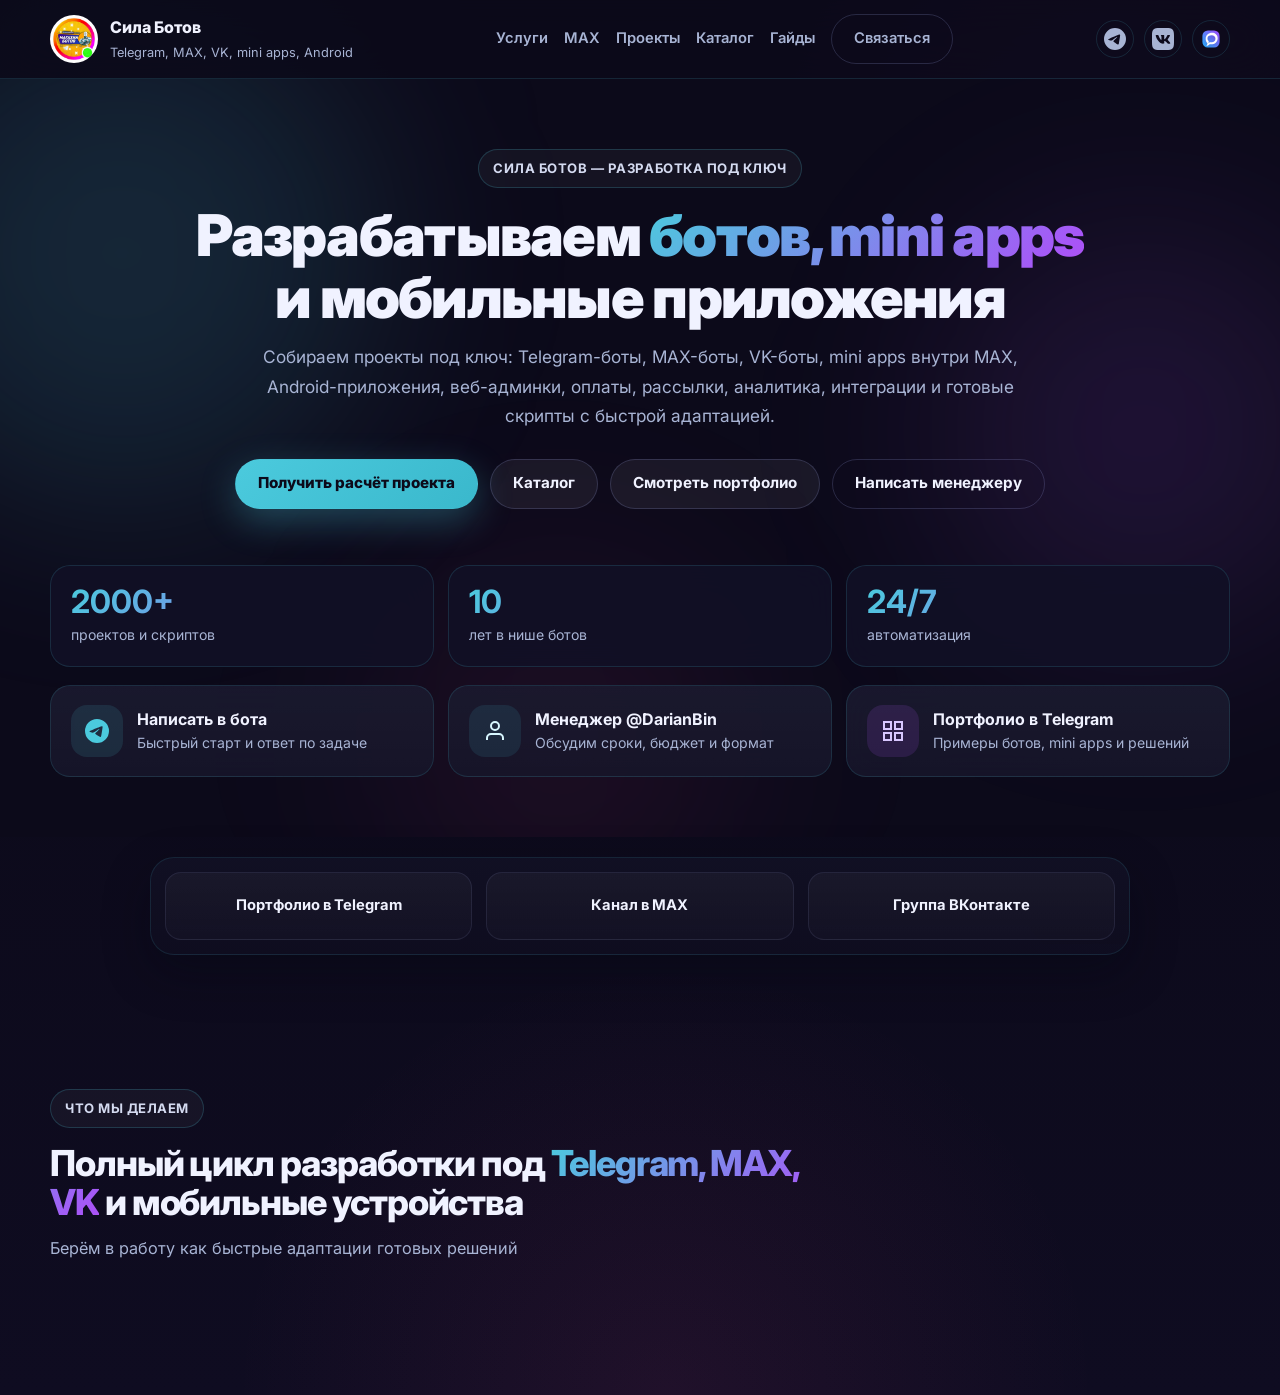
==== commit 01905769: "Add files via upload" ====
--- a/index.html
+++ b/index.html
@@ -13,6 +13,14 @@
     <link rel="stylesheet" href="/assets/css/style.css?v=8">
     <link rel="icon" type="image/png" href="/assets/img/logo-silabotov.png">
     <link rel="canonical" href="https://silabotov.ru/">
+    <style>
+        /* Защита от черного экрана, если скрипт анимаций не загрузился */
+        [data-reveal] {
+            opacity: 1 !important;
+            transform: none !important;
+            visibility: visible !important;
+        }
+    </style>
 </head>
 <body>
     <div class="page-shell">
@@ -30,6 +38,7 @@
                     <a href="#services" data-scroll>Услуги</a>
                     <a href="#max" data-scroll>MAX</a>
                     <a href="#projects" data-scroll>Проекты</a>
+                    <a href="https://silabotov.ru/Catalog/">Каталог</a>
                     <a href="/guide/">Гайды</a>
                     <a href="https://max.ru/SilaBotov" class="button button--ghost" target="_blank" rel="noopener">Связаться</a>
                 </nav>
@@ -65,6 +74,7 @@
 
                         <div class="hero__actions">
                             <a class="button button--primary" href="https://max.ru/SilaBotov" target="_blank" rel="noopener">Получить расчёт проекта</a>
+                            <a class="button button--secondary" href="https://silabotov.ru/Catalog/">Каталог</a>
                             <a class="button button--secondary" href="https://t.me/MagazinBotovTG" target="_blank" rel="noopener">Смотреть портфолио</a>
                             <a class="button button--ghost" href="https://max.ru/u/f9LHodD0cOKN_hgV5e59oxq140BV0wgwH6rB313eIL1LMeVhW0px_eYZflk" target="_blank" rel="noopener">Написать менеджеру</a>
                         </div>
@@ -132,422 +142,4 @@
                     <div class="section-heading" data-reveal>
                         <span class="eyebrow">Что мы делаем</span>
                         <h2>Полный цикл разработки под <span class="gradient-text">Telegram, MAX, VK</span> и мобильные устройства</h2>
-                        <p>Берём в работу как быстрые адаптации готовых решений, так и полноценные кастомные продукты со сложной логикой и админками.</p>
-                    </div>
-
-                    <div class="cards-grid cards-grid--three">
-                        
-                            <article class="info-card" data-reveal data-reveal-delay="0">
-                                <h3>Telegram-боты</h3>
-                                <p>Продажи, подписки, квесты, AI-сценарии, рассылки, оплаты, веб-админки и автоворонки под Telegram.</p>
-                            </article>
-                        
-                            <article class="info-card" data-reveal data-reveal-delay="100">
-                                <h3>MAX-боты</h3>
-                                <p>Разрабатываем сценарии и серверную часть для ботов под MAX с учётом модерации, API и реальных бизнес-кейсов.</p>
-                            </article>
-                        
-                            <article class="info-card" data-reveal data-reveal-delay="200">
-                                <h3>VK-боты</h3>
-                                <p>Чат-боты для сообществ и групп ВКонтакте: автоответы, каталоги, рассылки, опросы, воронки продаж и интеграции с CRM.</p>
-                            </article>
-                        
-                            <article class="info-card" data-reveal data-reveal-delay="300">
-                                <h3>Mini apps</h3>
-                                <p>Делаем mini apps на HTML/CSS/JS для Telegram и MAX: кабинеты, сервисы, квизы, витрины и сценарии внутри мессенджеров.</p>
-                            </article>
-                        
-                            <article class="info-card" data-reveal data-reveal-delay="400">
-                                <h3>Android-приложения</h3>
-                                <p>Собираем мобильные приложения под Android для сервисов, личных кабинетов, каталогов и рабочих инструментов.</p>
-                            </article>
-                        
-                            <article class="info-card" data-reveal data-reveal-delay="500">
-                                <h3>Готовые скрипты</h3>
-                                <p>Есть база готовых решений, которые можно быстро адаптировать под вашу нишу и запустить в короткий срок.</p>
-                            </article>
-                        
-                    </div>
-                </div>
-            </section>
-
-            <section class="section section--alt" id="advantages">
-                <div class="container split-layout">
-                    <div class="split-layout__content" data-reveal>
-                        <span class="eyebrow">Почему с нами удобно</span>
-                        <h2>Не просто продаём скрипты, а собираем <span class="gradient-text">решение под вашу цель</span></h2>
-                        <ul class="check-list">
-                            <li>Оцениваем, где быстрее взять готовую основу, а где выгоднее писать с нуля.</li>
-                            <li>Подключаем веб-админки, аналитику, обязательные подписки, UTM, оплаты и CRM.</li>
-                            <li>Помогаем вести проект от идеи до продакшена и сопровождения.</li>
-                        </ul>
-                    </div>
-
-                    <div class="cards-grid cards-grid--two">
-                        
-                            <article class="info-card info-card--highlight" data-reveal data-reveal-delay="0">
-                                <h3>Не только код, но и упаковка задачи</h3>
-                                <p>Помогаем собрать проект под реальные цели бизнеса: лиды, продажи, обучение, подписки, автоматизация поддержки.</p>
-                            </article>
-                        
-                            <article class="info-card info-card--highlight" data-reveal data-reveal-delay="100">
-                                <h3>Быстрый старт от готовых решений</h3>
-                                <p>Если задача типовая, сокращаем сроки и бюджет за счёт собственных наработок и каталога скриптов.</p>
-                            </article>
-                        
-                            <article class="info-card info-card--highlight" data-reveal data-reveal-delay="200">
-                                <h3>Кастомная разработка под ваш сценарий</h3>
-                                <p>Когда нужно нестандартное поведение, проектируем и пишем систему с нуля на PHP, Python и веб-стеке.</p>
-                            </article>
-                        
-                            <article class="info-card info-card--highlight" data-reveal data-reveal-delay="300">
-                                <h3>Сопровождение после запуска</h3>
-                                <p>Тестируем, дорабатываем, переносим на ваш хостинг, подключаем аналитику и помогаем с дальнейшим развитием.</p>
-                            </article>
-                        
-                    </div>
-                </div>
-            </section>
-
-            <section class="section section--max" id="max">
-                <div class="max-bg-glow"></div>
-                <div class="container">
-                    <div class="section-heading" data-reveal>
-                        <span class="eyebrow eyebrow--accent">MAX как отдельное направление</span>
-                        <h2>Разработка под MAX уже сейчас: <span class="gradient-text">боты, mini apps</span> и сервисные сценарии</h2>
-                        <p>
-                            Мы не подаём MAX как эксперимент. Это отдельная платформа, где уже можно строить чат-ботов,
-                            сценарии заказов и mini apps на стандартном веб-стеке.
-                        </p>
-                    </div>
-
-                    <div class="cards-grid cards-grid--three">
-                        <article class="max-card" data-reveal data-reveal-delay="0">
-                            <div class="max-card__glow"></div>
-                            <div class="max-card__icon">
-                                <svg width="32" height="32" viewBox="0 0 24 24" fill="none" stroke="currentColor" stroke-width="2"><path d="M21 15a2 2 0 0 1-2 2H7l-4 4V5a2 2 0 0 1 2-2h14a2 2 0 0 1 2 2z"/></svg>
-                            </div>
-                            <h3>Чат-боты в MAX</h3>
-                            <p>MAX поддерживает чат-ботов для продаж, обучения, общения с клиентами и автоматизации рутинных сценариев.</p>
-                        </article>
-                        <article class="max-card" data-reveal data-reveal-delay="150">
-                            <div class="max-card__glow"></div>
-                            <div class="max-card__icon">
-                                <svg width="32" height="32" viewBox="0 0 24 24" fill="none" stroke="currentColor" stroke-width="2"><rect x="2" y="3" width="20" height="14" rx="2" ry="2"/><line x1="8" y1="21" x2="16" y2="21"/><line x1="12" y1="17" x2="12" y2="21"/></svg>
-                            </div>
-                            <h3>Mini apps на HTML/CSS/JS</h3>
-                            <p>Мини-приложения внутри MAX работают на стандартных веб-технологиях, поэтому можно быстро делать сервисы, кабинеты и воронки.</p>
-                        </article>
-                        <article class="max-card" data-reveal data-reveal-delay="300">
-                            <div class="max-card__glow"></div>
-                            <div class="max-card__icon">
-                                <svg width="32" height="32" viewBox="0 0 24 24" fill="none" stroke="currentColor" stroke-width="2"><polyline points="16 18 22 12 16 6"/><polyline points="8 6 2 12 8 18"/></svg>
-                            </div>
-                            <h3>Bot API и MAX Bridge</h3>
-                            <p>Для интеграций используются официальный Bot API и MAX Bridge, что позволяет соединять чат, интерфейс приложения и бизнес-логику.</p>
-                        </article>
-                    </div>
-                </div>
-            </section>
-
-            <section class="section section--vk" id="vk">
-                <div class="container">
-                    <div class="section-heading" data-reveal>
-                        <span class="eyebrow eyebrow--accent">VK-боты</span>
-                        <h2>Боты для <span class="gradient-text">ВКонтакте</span> — автоматизация сообществ и продаж</h2>
-                        <p>
-                            Разрабатываем чат-ботов для групп и сообществ ВКонтакте: от автоответов и каталогов
-                            до воронок продаж, рассылок и CRM-интеграций.
-                        </p>
-                    </div>
-
-                    <div class="cards-grid cards-grid--three">
-                        <article class="max-card" data-reveal data-reveal-delay="0">
-                            <div class="max-card__glow"></div>
-                            <div class="max-card__icon">
-                                <svg width="32" height="32" viewBox="0 0 24 24" fill="none" stroke="currentColor" stroke-width="2"><path d="M21 15a2 2 0 0 1-2 2H7l-4 4V5a2 2 0 0 1 2-2h14a2 2 0 0 1 2 2z"/></svg>
-                            </div>
-                            <h3>Чат-боты для сообществ</h3>
-                            <p>Автоматические ответы на сообщения, меню с кнопками, каталоги товаров, FAQ и опросы прямо в ЛС сообщества.</p>
-                        </article>
-                        <article class="max-card" data-reveal data-reveal-delay="150">
-                            <div class="max-card__glow"></div>
-                            <div class="max-card__icon">
-                                <svg width="32" height="32" viewBox="0 0 24 24" fill="none" stroke="currentColor" stroke-width="2"><path d="M22 12h-4l-3 9L9 3l-3 9H2"/></svg>
-                            </div>
-                            <h3>Воронки и рассылки</h3>
-                            <p>Настраиваем цепочки сообщений, автоворонки продаж и сегментированные рассылки по базе подписчиков сообщества.</p>
-                        </article>
-                        <article class="max-card" data-reveal data-reveal-delay="300">
-                            <div class="max-card__glow"></div>
-                            <div class="max-card__icon">
-                                <svg width="32" height="32" viewBox="0 0 24 24" fill="none" stroke="currentColor" stroke-width="2"><circle cx="12" cy="12" r="10"/><path d="M8 14s1.5 2 4 2 4-2 4-2"/><line x1="9" y1="9" x2="9.01" y2="9"/><line x1="15" y1="9" x2="15.01" y2="9"/></svg>
-                            </div>
-                            <h3>CRM и интеграции</h3>
-                            <p>Подключаем VK-бот к CRM, платёжным системам, Google-таблицам и любым внешним API для полной автоматизации.</p>
-                        </article>
-                    </div>
-
-                    <div style="text-align: center; margin-top: 28px;" data-reveal>
-                        <a class="button button--secondary" href="https://vk.com/silabotov" target="_blank" rel="noopener">Наша группа ВКонтакте →</a>
-                    </div>
-                </div>
-            </section>
-
-            <section class="section section--alt" id="projects">
-                <div class="container">
-                    <div class="section-heading" data-reveal>
-                        <span class="eyebrow">Кейсы и источники доверия</span>
-                        <h2>Показываем проекты, а не просто обещаем разработку</h2>
-                        <p>Ниже собраны ключевые точки доверия: портфолио в Telegram, канал в MAX и группа ВКонтакте, которые уже можно посмотреть.</p>
-                    </div>
-
-                    <div class="accordion" data-reveal>
-                        <details class="accordion__item" open>
-                            <summary class="accordion__trigger">
-                                <div class="accordion__icon">
-                                    <svg width="24" height="24" viewBox="0 0 24 24" fill="currentColor"><path d="M11.944 0A12 12 0 0 0 0 12a12 12 0 0 0 12 12 12 12 0 0 0 12-12A12 12 0 0 0 12 0a12 12 0 0 0-.056 0zm4.962 7.224c.1-.002.321.023.465.14a.506.506 0 0 1 .171.325c.016.093.036.306.02.472-.18 1.898-.962 6.502-1.36 8.627-.168.9-.499 1.201-.82 1.23-.696.065-1.225-.46-1.9-.902-1.056-.693-1.653-1.124-2.678-1.8-1.185-.78-.417-1.21.258-1.91.177-.184 3.247-2.977 3.307-3.23.007-.032.014-.15-.056-.212s-.174-.041-.249-.024c-.106.024-1.793 1.14-5.061 3.345-.48.33-.913.49-1.302.48-.428-.008-1.252-.241-1.865-.44-.752-.245-1.349-.374-1.297-.789.027-.216.325-.437.893-.663 3.498-1.524 5.83-2.529 6.998-3.014 3.332-1.386 4.025-1.627 4.476-1.635z"/></svg>
-                                </div>
-                                <span>Портфолио в Telegram</span>
-                                <svg class="accordion__chevron" width="20" height="20" viewBox="0 0 24 24" fill="none" stroke="currentColor" stroke-width="2.5"><polyline points="6 9 12 15 18 9"/></svg>
-                            </summary>
-                            <div class="accordion__body">
-                                <p>Портфолио с примерами решений: квесты, игры, обучающие боты, рассылки, парсеры и сервисные инструменты.</p>
-                                <a class="button button--secondary" href="https://t.me/MagazinBotovTG" target="_blank" rel="noopener">Открыть портфолио</a>
-                            </div>
-                        </details>
-
-                        <details class="accordion__item">
-                            <summary class="accordion__trigger">
-                                <div class="accordion__icon accordion__icon--max">
-                                    <img src="/assets/img/max-icon.svg" alt="" class="accordion__icon-image" width="24" height="24">
-                                </div>
-                                <span>Канал в MAX</span>
-                                <svg class="accordion__chevron" width="20" height="20" viewBox="0 0 24 24" fill="none" stroke="currentColor" stroke-width="2.5"><polyline points="6 9 12 15 18 9"/></svg>
-                            </summary>
-                            <div class="accordion__body">
-                                <p>Развиваем отдельное направление в MAX: показываем ботов, mini apps, тесты, рассылки и решения под новую экосистему.</p>
-                                <a class="button button--secondary" href="https://max.ru/SilaBotov" target="_blank" rel="noopener">Открыть канал MAX</a>
-                            </div>
-                        </details>
-
-                        <details class="accordion__item">
-                            <summary class="accordion__trigger">
-                                <div class="accordion__icon">
-                                    <svg width="24" height="24" viewBox="0 0 24 24" fill="currentColor"><path d="M15.684 0H8.316C1.592 0 0 1.592 0 8.316v7.368C0 22.408 1.592 24 8.316 24h7.368C22.408 24 24 22.408 24 15.684V8.316C24 1.592 22.391 0 15.684 0zm3.692 17.123h-1.744c-.66 0-.864-.525-2.05-1.727-1.033-1-1.49-1.135-1.744-1.135-.356 0-.458.102-.458.593v1.575c0 .424-.135.678-1.253.678-1.846 0-3.896-1.118-5.335-3.202C4.624 10.857 4.03 8.57 4.03 8.096c0-.254.102-.491.593-.491h1.744c.44 0 .61.203.78.678.847 2.49 2.27 4.674 2.862 4.674.22 0 .322-.102.322-.66V9.721c-.068-1.186-.695-1.287-.695-1.71 0-.204.17-.407.44-.407h2.744c.373 0 .508.203.508.643v3.473c0 .372.17.508.271.508.22 0 .407-.136.813-.542 1.253-1.406 2.151-3.574 2.151-3.574.119-.254.322-.491.763-.491h1.744c.525 0 .644.27.525.643-.22 1.017-2.354 4.031-2.354 4.031-.186.305-.254.44 0 .78.186.254.796.779 1.203 1.253.745.847 1.32 1.558 1.473 2.05.17.49-.085.744-.576.744z"/></svg>
-                                </div>
-                                <span>Группа ВКонтакте</span>
-                                <svg class="accordion__chevron" width="20" height="20" viewBox="0 0 24 24" fill="none" stroke="currentColor" stroke-width="2.5"><polyline points="6 9 12 15 18 9"/></svg>
-                            </summary>
-                            <div class="accordion__body">
-                                <p>Показываем обновления, публикации и рабочие примеры, чтобы можно было быстро оценить стиль и уровень проектов.</p>
-                                <a class="button button--secondary" href="https://vk.com/silabotov" target="_blank" rel="noopener">Открыть группу ВКонтакте</a>
-                            </div>
-                        </details>
-                    </div>
-                </div>
-            </section>
-
-            <section class="section" id="video">
-                <div class="container">
-                    <div class="section-heading" data-reveal>
-                        <span class="eyebrow">Видео-инструкции</span>
-                        <h2>Как это работает <span class="gradient-text">на практике</span></h2>
-                        <p>Видео-гайды по созданию и настройке ботов, описаниям и передаче ботов другим пользователям.</p>
-                    </div>
-
-                    <div class="video-grid">
-                        <div class="video-card" data-reveal>
-                            <div class="video-card__embed">
-                                <video controls preload="metadata" playsinline poster="https://i.ytimg.com/vi/HN6Ly_ulBY8/hqdefault.jpg">
-                                    <source src="/assets/video/HN6Ly_ulBY8.mp4" type="video/mp4">
-                                </video>
-                            </div>
-                            <div class="video-card__caption">Гайды. Как создать "Description". Что умеет этот бот?</div>
-                        </div>
-                        <div class="video-card" data-reveal data-reveal-delay="100">
-                            <div class="video-card__embed">
-                                <video controls preload="metadata" playsinline poster="https://i.ytimg.com/vi/LhmGAAAF8sY/hqdefault.jpg">
-                                    <source src="/assets/video/LhmGAAAF8sY.mp4" type="video/mp4">
-                                </video>
-                            </div>
-                            <div class="video-card__caption">Гайды. Как создать Telegram-бота?</div>
-                        </div>
-                        <div class="video-card" data-reveal data-reveal-delay="200">
-                            <div class="video-card__embed">
-                                <video controls preload="metadata" playsinline poster="https://i.ytimg.com/vi/WeNrpj1V2UM/hqdefault.jpg">
-                                    <source src="/assets/video/WeNrpj1V2UM.mp4" type="video/mp4">
-                                </video>
-                            </div>
-                            <div class="video-card__caption">Гайды. Как передать бота?</div>
-                        </div>
-                    </div>
-                </div>
-            </section>
-
-            <section class="section section--clients" id="clients">
-                <div class="container">
-                    <div class="section-heading section-heading--center" data-reveal>
-                        <span class="eyebrow">Готовые боты</span>
-                        <h2>Некоторые из заказчиков, кому мы <span class="gradient-text">сделали ботов</span></h2>
-                    </div>
-
-                    <div class="carousel" data-reveal>
-                        <button class="carousel__btn carousel__btn--prev" aria-label="Назад" data-carousel-prev>
-                            <svg width="20" height="20" viewBox="0 0 24 24" fill="none" stroke="currentColor" stroke-width="2.5"><polyline points="15 18 9 12 15 6"/></svg>
-                        </button>
-
-                        <div class="carousel__track" data-carousel-track>
-                            
-                                <div class="carousel__slide">
-                                    <div class="client-logo">
-                                        <img src="https://cloud.bart.id/313cce26-e1c3-442d-98ed-1d66c290ebef.png" alt="FOXLIK" loading="lazy" width="90" height="90">
-                                    </div>
-                                </div>
-                            
-                                <div class="carousel__slide">
-                                    <div class="client-logo">
-                                        <img src="https://cloud.bart.id/9c0e5e2e-0173-457a-9a62-9bb86670a1f5.png" alt="FANCY ME PRO" loading="lazy" width="90" height="90">
-                                    </div>
-                                </div>
-                            
-                                <div class="carousel__slide">
-                                    <div class="client-logo">
-                                        <img src="https://cloud.bart.id/01b5aca2-9a32-4ead-b635-7fc03babaa9f.png" alt="L&amp;F Group" loading="lazy" width="90" height="90">
-                                    </div>
-                                </div>
-                            
-                                <div class="carousel__slide">
-                                    <div class="client-logo">
-                                        <img src="https://cloud.bart.id/ae5be994-4df0-44b5-9585-78d13e5b37fa.png" alt="Футуритет" loading="lazy" width="90" height="90">
-                                    </div>
-                                </div>
-                            
-                                <div class="carousel__slide">
-                                    <div class="client-logo">
-                                        <img src="https://cloud.bart.id/cfc72585-349c-4f98-a811-6805937ba039.png" alt="AROMAPRO.SHOP" loading="lazy" width="90" height="90">
-                                    </div>
-                                </div>
-                            
-                                <div class="carousel__slide">
-                                    <div class="client-logo">
-                                        <img src="https://cloud.bart.id/ab99c46c-fc7f-4eb9-939e-449c1ec1e6cc.png" alt="Bixton" loading="lazy" width="90" height="90">
-                                    </div>
-                                </div>
-                            
-                                <div class="carousel__slide">
-                                    <div class="client-logo">
-                                        <img src="https://cloud.bart.id/eeb63d21-96f3-4543-b09c-1733d9114cea.png" alt="Микронаушники" loading="lazy" width="90" height="90">
-                                    </div>
-                                </div>
-                            
-                                <div class="carousel__slide">
-                                    <div class="client-logo">
-                                        <img src="https://cloud.bart.id/05e74d10-d6aa-4731-ad94-d8bb84c9af94.jpg" alt="Tubuta" loading="lazy" width="90" height="90">
-                                    </div>
-                                </div>
-                            
-                        </div>
-
-                        <button class="carousel__btn carousel__btn--next" aria-label="Вперёд" data-carousel-next>
-                            <svg width="20" height="20" viewBox="0 0 24 24" fill="none" stroke="currentColor" stroke-width="2.5"><polyline points="9 18 15 12 9 6"/></svg>
-                        </button>
-                    </div>
-                </div>
-            </section>
-
-            <section class="section section--alt" id="reviews">
-                <div class="container">
-                    <div class="section-heading section-heading--center" data-reveal>
-                        <span class="eyebrow">Отзывы</span>
-                        <h2>Что говорят <span class="gradient-text">наши клиенты</span></h2>
-                        <p>Реальные отзывы от заказчиков. Больше отзывов — в нашем <a href="https://t.me/MagazinBotovTG_review" target="_blank" rel="noopener" style="color:#4bcadd;text-decoration:underline">канале отзывов</a>.</p>
-                    </div>
-
-                    <div class="reviews-grid" data-reveal>
-                        
-                            <div class="review-card" data-reveal data-reveal-delay="0">
-                                <img src="https://cloud.bart.id/c72498fb-ce6d-4d30-a158-0d50bf7a0078.jpg" alt="Отзыв клиента" loading="lazy">
-                            </div>
-                        
-                            <div class="review-card" data-reveal data-reveal-delay="50">
-                                <img src="https://cloud.bart.id/54eb8ddf-980d-4e5a-a4fb-6fc7433fc6ce.jpg" alt="Отзыв клиента" loading="lazy">
-                            </div>
-                        
-                            <div class="review-card" data-reveal data-reveal-delay="100">
-                                <img src="https://cloud.bart.id/be7a15ce-f150-4448-b961-37b73627d593.jpg" alt="Отзыв клиента" loading="lazy">
-                            </div>
-                        
-                            <div class="review-card" data-reveal data-reveal-delay="150">
-                                <img src="https://cloud.bart.id/c3cf44da-75b6-4360-852b-6532427f60d5.jpg" alt="Отзыв клиента" loading="lazy">
-                            </div>
-                        
-                            <div class="review-card" data-reveal data-reveal-delay="200">
-                                <img src="https://cloud.bart.id/1d7d5e00-2137-43c7-bebd-8546dba74c45.jpg" alt="Отзыв клиента" loading="lazy">
-                            </div>
-                        
-                            <div class="review-card" data-reveal data-reveal-delay="250">
-                                <img src="https://cloud.bart.id/4097822e-b7e4-4f62-a90a-71dbcbdcbfa3.jpg" alt="Отзыв клиента" loading="lazy">
-                            </div>
-                        
-                            <div class="review-card" data-reveal data-reveal-delay="300">
-                                <img src="https://cloud.bart.id/7bb354e2-b7ce-4efc-ad46-96f491f89f4b.jpg" alt="Отзыв клиента" loading="lazy">
-                            </div>
-                        
-                            <div class="review-card" data-reveal data-reveal-delay="350">
-                                <img src="https://cloud.bart.id/951cde3d-44b3-41a3-86b4-1e2e925af9f7.jpg" alt="Отзыв клиента" loading="lazy">
-                            </div>
-                        
-                            <div class="review-card" data-reveal data-reveal-delay="400">
-                                <img src="https://cloud.bart.id/42a74895-5f8b-42f5-a553-c5d7b1ef91fd.jpg" alt="Отзыв клиента" loading="lazy">
-                            </div>
-                        
-                    </div>
-
-                    <div class="reviews-link" data-reveal>
-                        <a class="button button--secondary" href="https://t.me/MagazinBotovTG_review" target="_blank" rel="noopener">Все отзывы в Telegram</a>
-                    </div>
-                </div>
-            </section>
-
-            <section class="section section--cta" id="contacts">
-                <div class="container cta-panel" data-reveal>
-                    <div class="cta-panel__content">
-                        <h2>Нужен бот, MAX-проект или приложение?</h2>
-                        <p>Напишите в Telegram-бота или свяжитесь с менеджером. Ответим, предложим формат и сориентируем по запуску.</p>
-                    </div>
-
-                    <div class="cta-panel__actions">
-                        <a class="button button--primary" href="https://t.me/SilaBotov_bot" target="_blank" rel="noopener">Написать в бота</a>
-                        <a class="button button--secondary" href="/guide/">Читать гайды</a>
-                        <a class="button button--ghost" href="https://max.ru/u/f9LHodD0cOKN_hgV5e59oxq140BV0wgwH6rB313eIL1LMeVhW0px_eYZflk" target="_blank" rel="noopener">Связаться с менеджером</a>
-                    </div>
-                </div>
-            </section>
-        </main>
-
-        <footer class="site-footer">
-            <div class="container site-footer__inner">
-                <div>
-                    <strong>Сила Ботов</strong>
-                    <p>Разработка ботов для Telegram, MAX и VK, mini apps и приложений для Android.</p>
-                </div>
-
-                <div class="site-footer__links">
-                    <a href="https://t.me/SilaBotov" target="_blank" rel="noopener">Telegram</a>
-                    <a href="https://vk.com/silabotov" target="_blank" rel="noopener">ВКонтакте</a>
-                    <a href="https://max.ru/SilaBotov" target="_blank" rel="noopener">MAX</a>
-                    <a href="https://t.me/MagazinBotovTG" target="_blank" rel="noopener">Портфолио</a>
-                    <a href="/guide/">Гайды</a>
-                    <a href="/policy/" target="_blank" rel="noopener">Политика конфиденциальности</a>
-                    <a href="/consent/" target="_blank" rel="noopener">Согласие на обработку данных</a>
-                </div>
-
-                <p class="site-footer__copy">© <span data-current-year>2026</span> Сила Ботов. Все права защищены.</p>
-            </div>
-        </footer>
-    </div>
-
-    <script src="/assets/js/main.js" defer></script>
-</body>
-</html>
+                        <p>Берём в работу как быстрые адаптации готовых решений
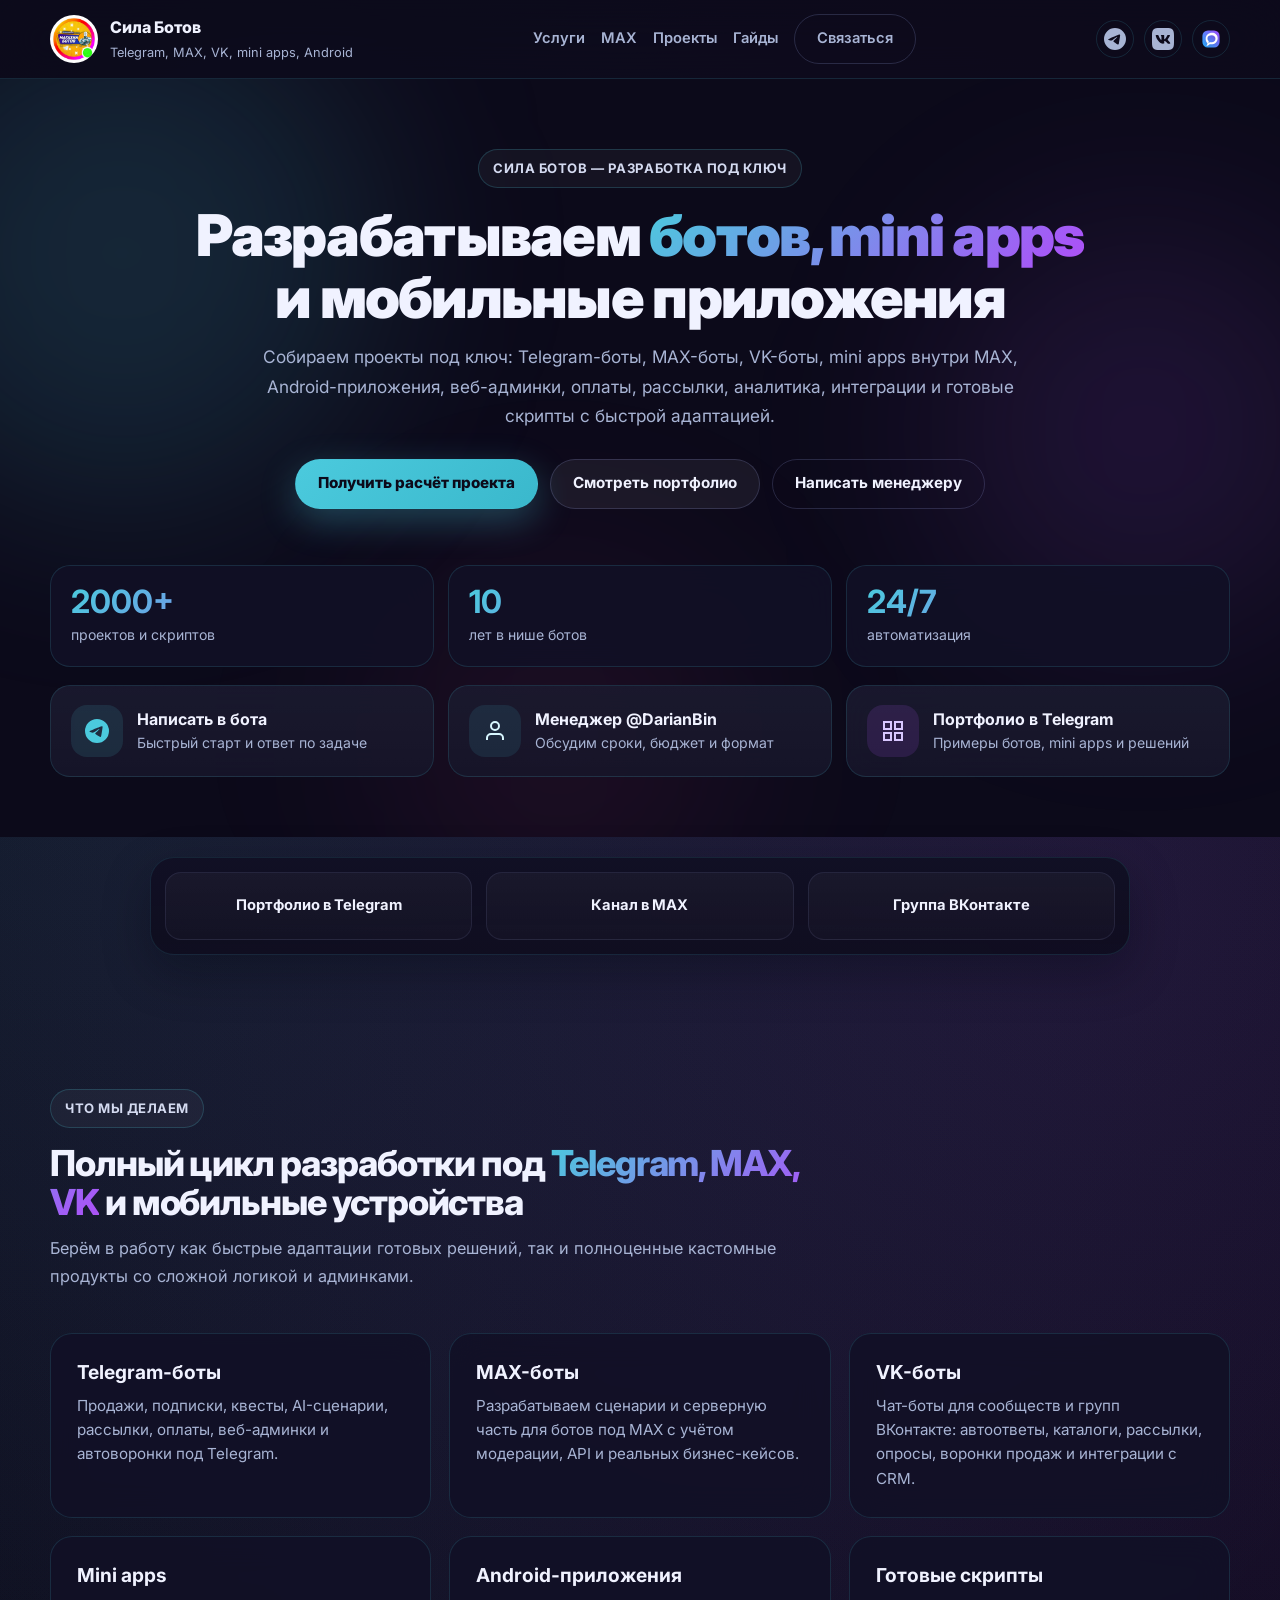
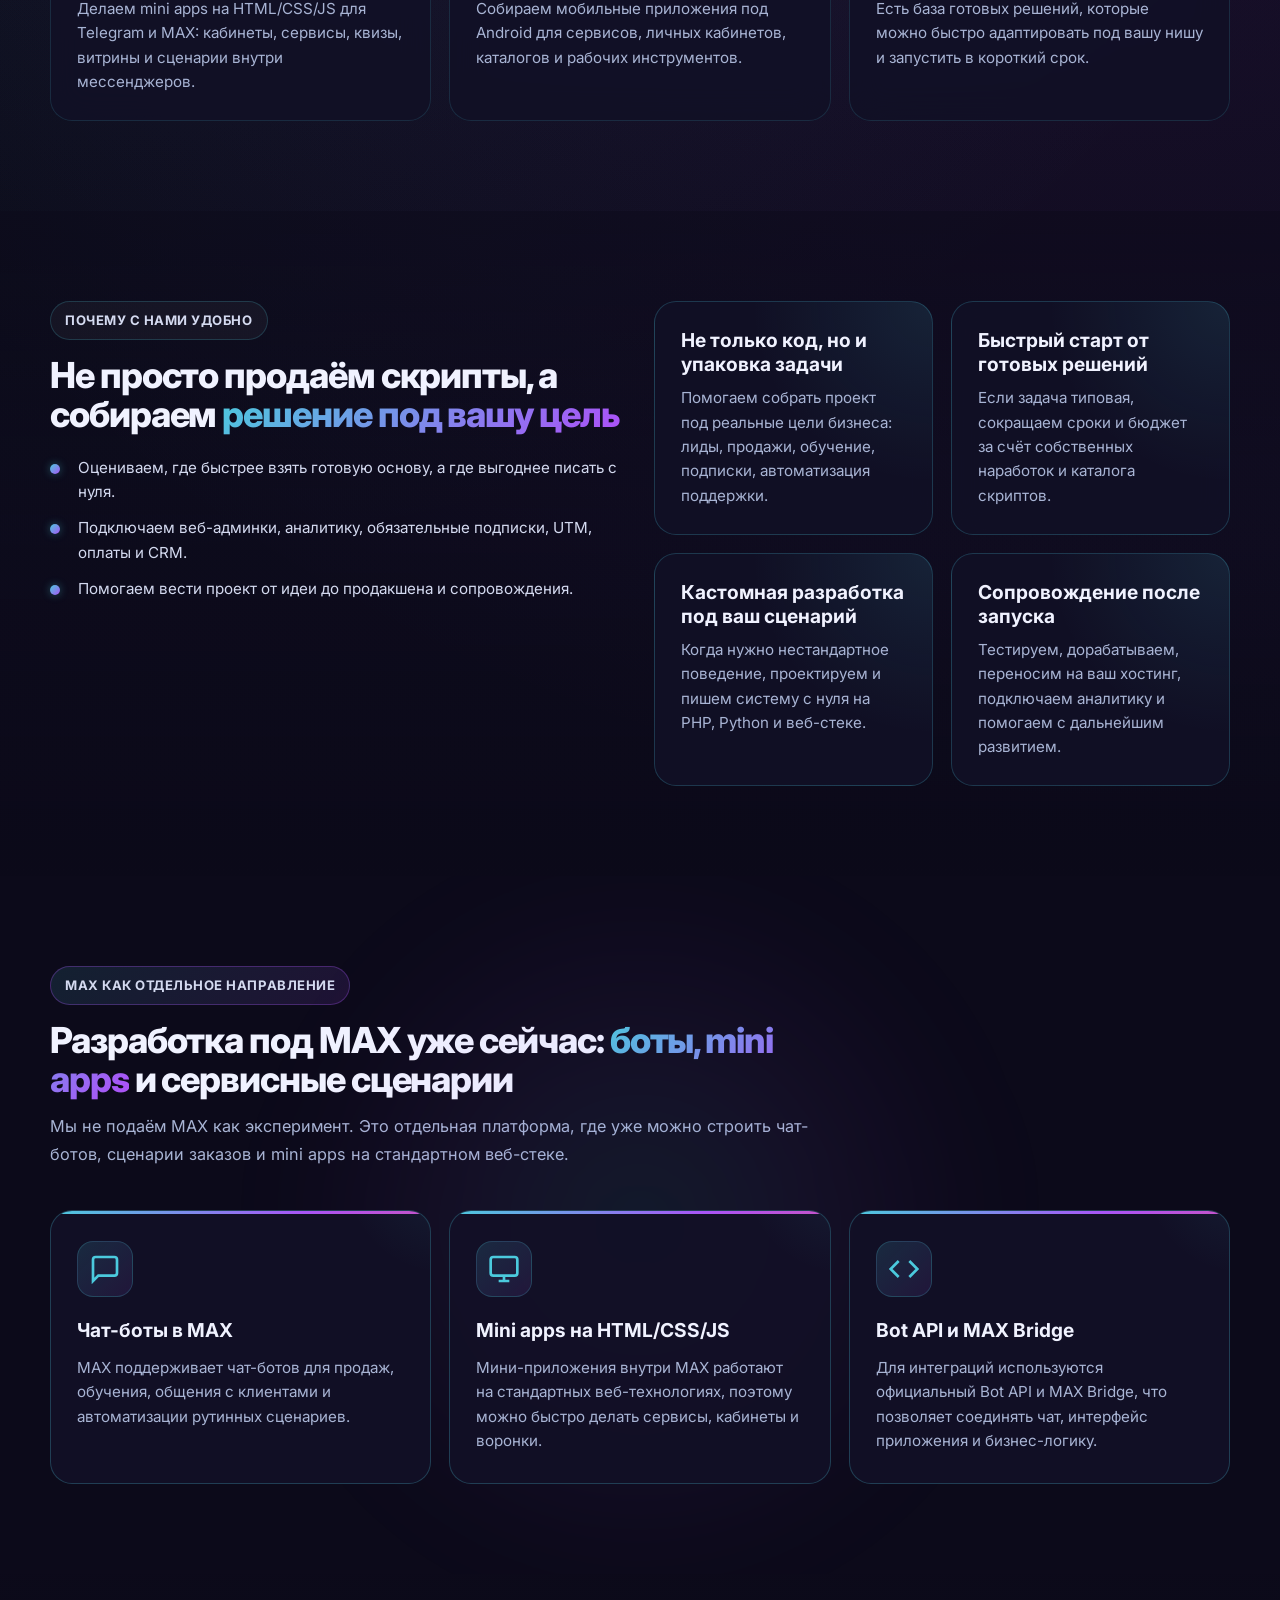
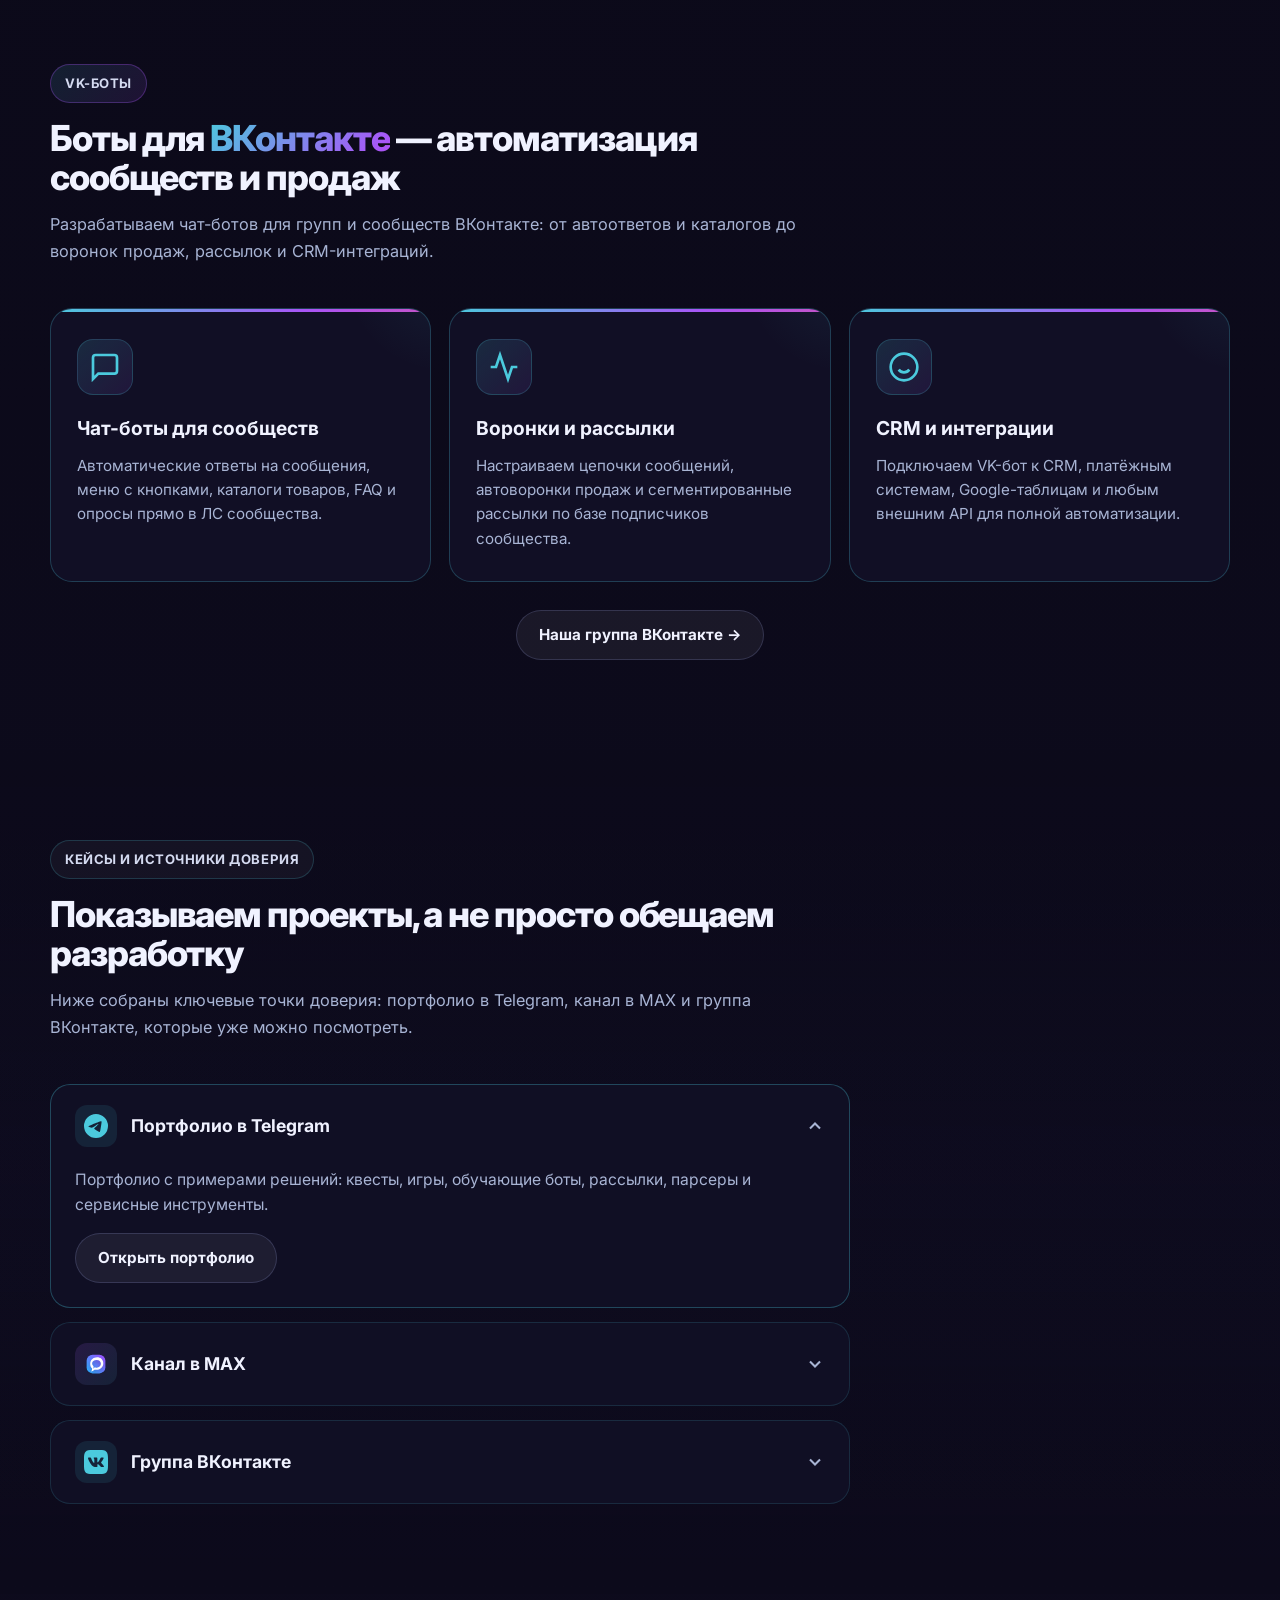
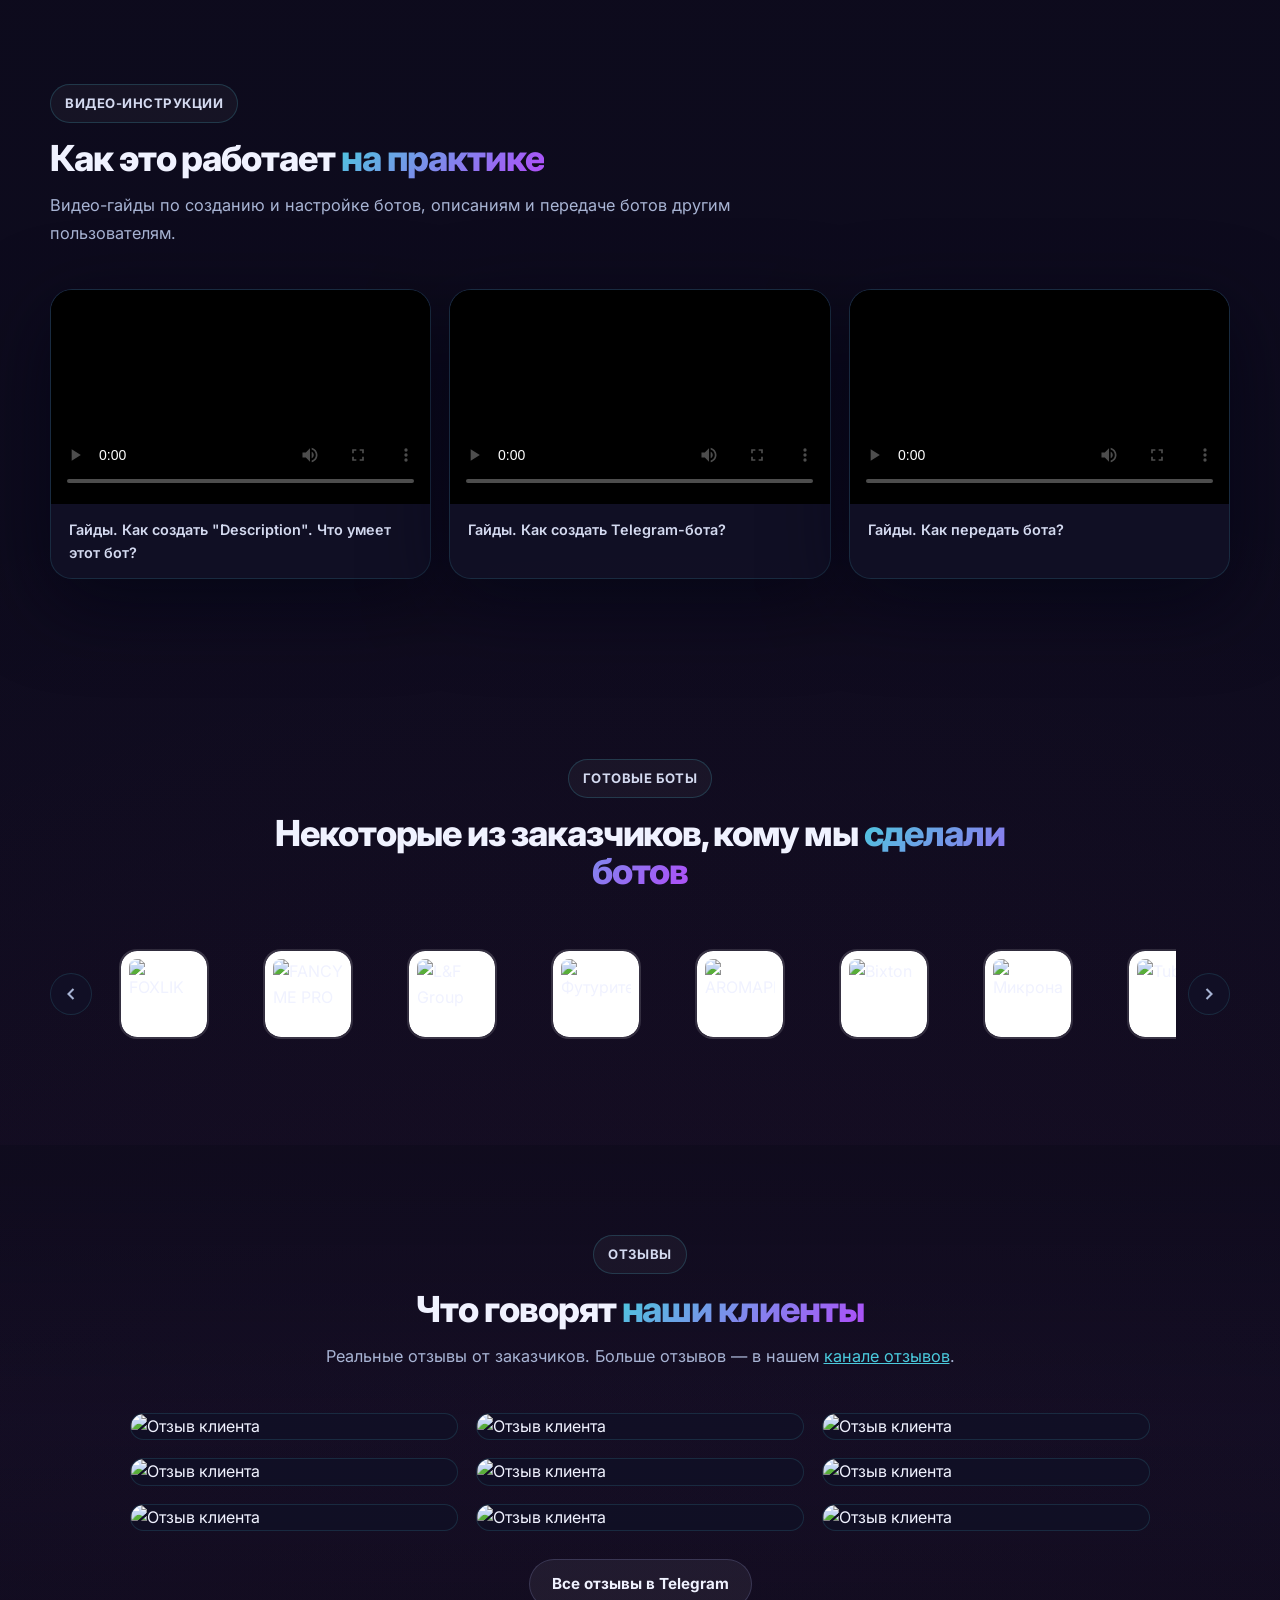
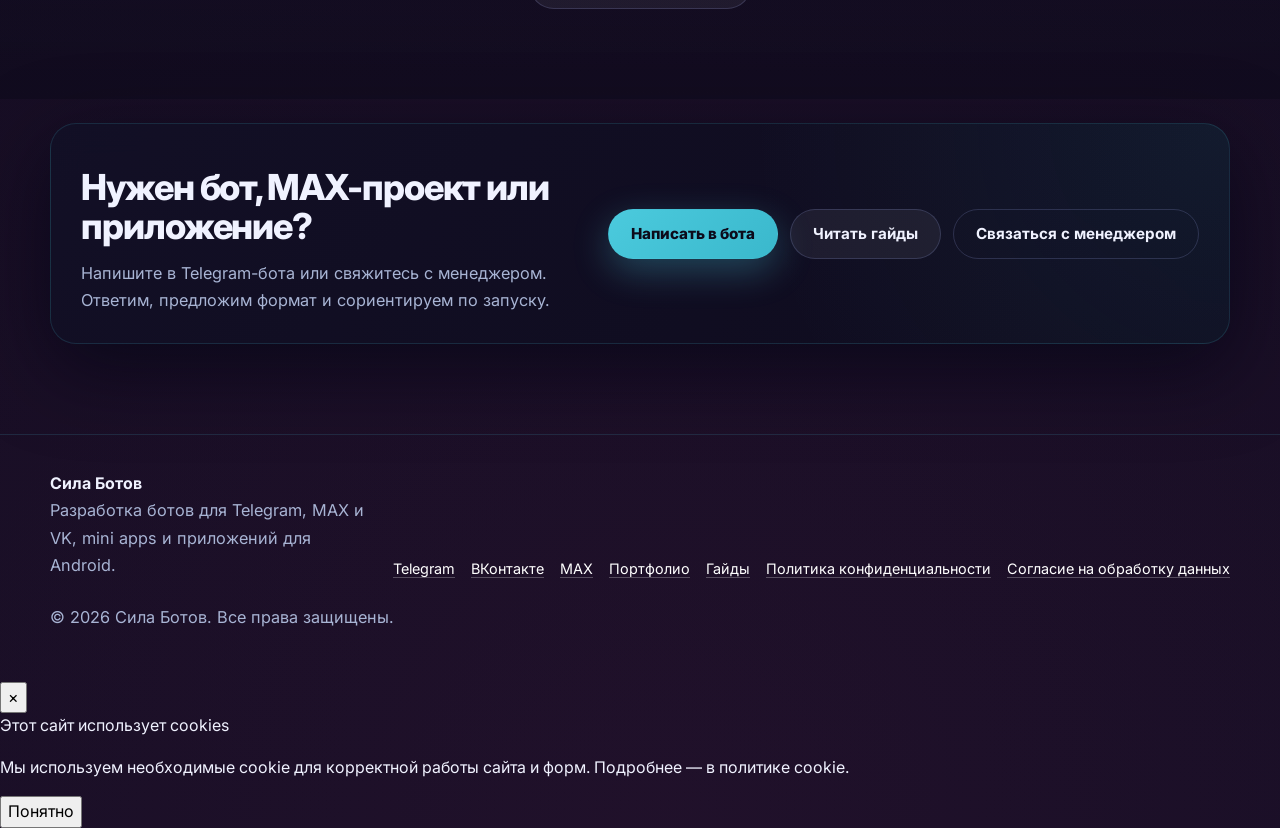
==== commit 995f0f86: "Add files via upload" ====
--- a/index.html
+++ b/index.html
@@ -13,14 +13,6 @@
     <link rel="stylesheet" href="/assets/css/style.css?v=8">
     <link rel="icon" type="image/png" href="/assets/img/logo-silabotov.png">
     <link rel="canonical" href="https://silabotov.ru/">
-    <style>
-        /* Защита от черного экрана, если скрипт анимаций не загрузился */
-        [data-reveal] {
-            opacity: 1 !important;
-            transform: none !important;
-            visibility: visible !important;
-        }
-    </style>
 </head>
 <body>
     <div class="page-shell">
@@ -38,7 +30,6 @@
                     <a href="#services" data-scroll>Услуги</a>
                     <a href="#max" data-scroll>MAX</a>
                     <a href="#projects" data-scroll>Проекты</a>
-                    <a href="https://silabotov.ru/Catalog/">Каталог</a>
                     <a href="/guide/">Гайды</a>
                     <a href="https://max.ru/SilaBotov" class="button button--ghost" target="_blank" rel="noopener">Связаться</a>
                 </nav>
@@ -74,7 +65,6 @@
 
                         <div class="hero__actions">
                             <a class="button button--primary" href="https://max.ru/SilaBotov" target="_blank" rel="noopener">Получить расчёт проекта</a>
-                            <a class="button button--secondary" href="https://silabotov.ru/Catalog/">Каталог</a>
                             <a class="button button--secondary" href="https://t.me/MagazinBotovTG" target="_blank" rel="noopener">Смотреть портфолио</a>
                             <a class="button button--ghost" href="https://max.ru/u/f9LHodD0cOKN_hgV5e59oxq140BV0wgwH6rB313eIL1LMeVhW0px_eYZflk" target="_blank" rel="noopener">Написать менеджеру</a>
                         </div>
@@ -142,4 +132,422 @@
                     <div class="section-heading" data-reveal>
                         <span class="eyebrow">Что мы делаем</span>
                         <h2>Полный цикл разработки под <span class="gradient-text">Telegram, MAX, VK</span> и мобильные устройства</h2>
-                        <p>Берём в работу как быстрые адаптации готовых решений+                        <p>Берём в работу как быстрые адаптации готовых решений, так и полноценные кастомные продукты со сложной логикой и админками.</p>
+                    </div>
+
+                    <div class="cards-grid cards-grid--three">
+                        
+                            <article class="info-card" data-reveal data-reveal-delay="0">
+                                <h3>Telegram-боты</h3>
+                                <p>Продажи, подписки, квесты, AI-сценарии, рассылки, оплаты, веб-админки и автоворонки под Telegram.</p>
+                            </article>
+                        
+                            <article class="info-card" data-reveal data-reveal-delay="100">
+                                <h3>MAX-боты</h3>
+                                <p>Разрабатываем сценарии и серверную часть для ботов под MAX с учётом модерации, API и реальных бизнес-кейсов.</p>
+                            </article>
+                        
+                            <article class="info-card" data-reveal data-reveal-delay="200">
+                                <h3>VK-боты</h3>
+                                <p>Чат-боты для сообществ и групп ВКонтакте: автоответы, каталоги, рассылки, опросы, воронки продаж и интеграции с CRM.</p>
+                            </article>
+                        
+                            <article class="info-card" data-reveal data-reveal-delay="300">
+                                <h3>Mini apps</h3>
+                                <p>Делаем mini apps на HTML/CSS/JS для Telegram и MAX: кабинеты, сервисы, квизы, витрины и сценарии внутри мессенджеров.</p>
+                            </article>
+                        
+                            <article class="info-card" data-reveal data-reveal-delay="400">
+                                <h3>Android-приложения</h3>
+                                <p>Собираем мобильные приложения под Android для сервисов, личных кабинетов, каталогов и рабочих инструментов.</p>
+                            </article>
+                        
+                            <article class="info-card" data-reveal data-reveal-delay="500">
+                                <h3>Готовые скрипты</h3>
+                                <p>Есть база готовых решений, которые можно быстро адаптировать под вашу нишу и запустить в короткий срок.</p>
+                            </article>
+                        
+                    </div>
+                </div>
+            </section>
+
+            <section class="section section--alt" id="advantages">
+                <div class="container split-layout">
+                    <div class="split-layout__content" data-reveal>
+                        <span class="eyebrow">Почему с нами удобно</span>
+                        <h2>Не просто продаём скрипты, а собираем <span class="gradient-text">решение под вашу цель</span></h2>
+                        <ul class="check-list">
+                            <li>Оцениваем, где быстрее взять готовую основу, а где выгоднее писать с нуля.</li>
+                            <li>Подключаем веб-админки, аналитику, обязательные подписки, UTM, оплаты и CRM.</li>
+                            <li>Помогаем вести проект от идеи до продакшена и сопровождения.</li>
+                        </ul>
+                    </div>
+
+                    <div class="cards-grid cards-grid--two">
+                        
+                            <article class="info-card info-card--highlight" data-reveal data-reveal-delay="0">
+                                <h3>Не только код, но и упаковка задачи</h3>
+                                <p>Помогаем собрать проект под реальные цели бизнеса: лиды, продажи, обучение, подписки, автоматизация поддержки.</p>
+                            </article>
+                        
+                            <article class="info-card info-card--highlight" data-reveal data-reveal-delay="100">
+                                <h3>Быстрый старт от готовых решений</h3>
+                                <p>Если задача типовая, сокращаем сроки и бюджет за счёт собственных наработок и каталога скриптов.</p>
+                            </article>
+                        
+                            <article class="info-card info-card--highlight" data-reveal data-reveal-delay="200">
+                                <h3>Кастомная разработка под ваш сценарий</h3>
+                                <p>Когда нужно нестандартное поведение, проектируем и пишем систему с нуля на PHP, Python и веб-стеке.</p>
+                            </article>
+                        
+                            <article class="info-card info-card--highlight" data-reveal data-reveal-delay="300">
+                                <h3>Сопровождение после запуска</h3>
+                                <p>Тестируем, дорабатываем, переносим на ваш хостинг, подключаем аналитику и помогаем с дальнейшим развитием.</p>
+                            </article>
+                        
+                    </div>
+                </div>
+            </section>
+
+            <section class="section section--max" id="max">
+                <div class="max-bg-glow"></div>
+                <div class="container">
+                    <div class="section-heading" data-reveal>
+                        <span class="eyebrow eyebrow--accent">MAX как отдельное направление</span>
+                        <h2>Разработка под MAX уже сейчас: <span class="gradient-text">боты, mini apps</span> и сервисные сценарии</h2>
+                        <p>
+                            Мы не подаём MAX как эксперимент. Это отдельная платформа, где уже можно строить чат-ботов,
+                            сценарии заказов и mini apps на стандартном веб-стеке.
+                        </p>
+                    </div>
+
+                    <div class="cards-grid cards-grid--three">
+                        <article class="max-card" data-reveal data-reveal-delay="0">
+                            <div class="max-card__glow"></div>
+                            <div class="max-card__icon">
+                                <svg width="32" height="32" viewBox="0 0 24 24" fill="none" stroke="currentColor" stroke-width="2"><path d="M21 15a2 2 0 0 1-2 2H7l-4 4V5a2 2 0 0 1 2-2h14a2 2 0 0 1 2 2z"/></svg>
+                            </div>
+                            <h3>Чат-боты в MAX</h3>
+                            <p>MAX поддерживает чат-ботов для продаж, обучения, общения с клиентами и автоматизации рутинных сценариев.</p>
+                        </article>
+                        <article class="max-card" data-reveal data-reveal-delay="150">
+                            <div class="max-card__glow"></div>
+                            <div class="max-card__icon">
+                                <svg width="32" height="32" viewBox="0 0 24 24" fill="none" stroke="currentColor" stroke-width="2"><rect x="2" y="3" width="20" height="14" rx="2" ry="2"/><line x1="8" y1="21" x2="16" y2="21"/><line x1="12" y1="17" x2="12" y2="21"/></svg>
+                            </div>
+                            <h3>Mini apps на HTML/CSS/JS</h3>
+                            <p>Мини-приложения внутри MAX работают на стандартных веб-технологиях, поэтому можно быстро делать сервисы, кабинеты и воронки.</p>
+                        </article>
+                        <article class="max-card" data-reveal data-reveal-delay="300">
+                            <div class="max-card__glow"></div>
+                            <div class="max-card__icon">
+                                <svg width="32" height="32" viewBox="0 0 24 24" fill="none" stroke="currentColor" stroke-width="2"><polyline points="16 18 22 12 16 6"/><polyline points="8 6 2 12 8 18"/></svg>
+                            </div>
+                            <h3>Bot API и MAX Bridge</h3>
+                            <p>Для интеграций используются официальный Bot API и MAX Bridge, что позволяет соединять чат, интерфейс приложения и бизнес-логику.</p>
+                        </article>
+                    </div>
+                </div>
+            </section>
+
+            <section class="section section--vk" id="vk">
+                <div class="container">
+                    <div class="section-heading" data-reveal>
+                        <span class="eyebrow eyebrow--accent">VK-боты</span>
+                        <h2>Боты для <span class="gradient-text">ВКонтакте</span> — автоматизация сообществ и продаж</h2>
+                        <p>
+                            Разрабатываем чат-ботов для групп и сообществ ВКонтакте: от автоответов и каталогов
+                            до воронок продаж, рассылок и CRM-интеграций.
+                        </p>
+                    </div>
+
+                    <div class="cards-grid cards-grid--three">
+                        <article class="max-card" data-reveal data-reveal-delay="0">
+                            <div class="max-card__glow"></div>
+                            <div class="max-card__icon">
+                                <svg width="32" height="32" viewBox="0 0 24 24" fill="none" stroke="currentColor" stroke-width="2"><path d="M21 15a2 2 0 0 1-2 2H7l-4 4V5a2 2 0 0 1 2-2h14a2 2 0 0 1 2 2z"/></svg>
+                            </div>
+                            <h3>Чат-боты для сообществ</h3>
+                            <p>Автоматические ответы на сообщения, меню с кнопками, каталоги товаров, FAQ и опросы прямо в ЛС сообщества.</p>
+                        </article>
+                        <article class="max-card" data-reveal data-reveal-delay="150">
+                            <div class="max-card__glow"></div>
+                            <div class="max-card__icon">
+                                <svg width="32" height="32" viewBox="0 0 24 24" fill="none" stroke="currentColor" stroke-width="2"><path d="M22 12h-4l-3 9L9 3l-3 9H2"/></svg>
+                            </div>
+                            <h3>Воронки и рассылки</h3>
+                            <p>Настраиваем цепочки сообщений, автоворонки продаж и сегментированные рассылки по базе подписчиков сообщества.</p>
+                        </article>
+                        <article class="max-card" data-reveal data-reveal-delay="300">
+                            <div class="max-card__glow"></div>
+                            <div class="max-card__icon">
+                                <svg width="32" height="32" viewBox="0 0 24 24" fill="none" stroke="currentColor" stroke-width="2"><circle cx="12" cy="12" r="10"/><path d="M8 14s1.5 2 4 2 4-2 4-2"/><line x1="9" y1="9" x2="9.01" y2="9"/><line x1="15" y1="9" x2="15.01" y2="9"/></svg>
+                            </div>
+                            <h3>CRM и интеграции</h3>
+                            <p>Подключаем VK-бот к CRM, платёжным системам, Google-таблицам и любым внешним API для полной автоматизации.</p>
+                        </article>
+                    </div>
+
+                    <div style="text-align: center; margin-top: 28px;" data-reveal>
+                        <a class="button button--secondary" href="https://vk.com/silabotov" target="_blank" rel="noopener">Наша группа ВКонтакте →</a>
+                    </div>
+                </div>
+            </section>
+
+            <section class="section section--alt" id="projects">
+                <div class="container">
+                    <div class="section-heading" data-reveal>
+                        <span class="eyebrow">Кейсы и источники доверия</span>
+                        <h2>Показываем проекты, а не просто обещаем разработку</h2>
+                        <p>Ниже собраны ключевые точки доверия: портфолио в Telegram, канал в MAX и группа ВКонтакте, которые уже можно посмотреть.</p>
+                    </div>
+
+                    <div class="accordion" data-reveal>
+                        <details class="accordion__item" open>
+                            <summary class="accordion__trigger">
+                                <div class="accordion__icon">
+                                    <svg width="24" height="24" viewBox="0 0 24 24" fill="currentColor"><path d="M11.944 0A12 12 0 0 0 0 12a12 12 0 0 0 12 12 12 12 0 0 0 12-12A12 12 0 0 0 12 0a12 12 0 0 0-.056 0zm4.962 7.224c.1-.002.321.023.465.14a.506.506 0 0 1 .171.325c.016.093.036.306.02.472-.18 1.898-.962 6.502-1.36 8.627-.168.9-.499 1.201-.82 1.23-.696.065-1.225-.46-1.9-.902-1.056-.693-1.653-1.124-2.678-1.8-1.185-.78-.417-1.21.258-1.91.177-.184 3.247-2.977 3.307-3.23.007-.032.014-.15-.056-.212s-.174-.041-.249-.024c-.106.024-1.793 1.14-5.061 3.345-.48.33-.913.49-1.302.48-.428-.008-1.252-.241-1.865-.44-.752-.245-1.349-.374-1.297-.789.027-.216.325-.437.893-.663 3.498-1.524 5.83-2.529 6.998-3.014 3.332-1.386 4.025-1.627 4.476-1.635z"/></svg>
+                                </div>
+                                <span>Портфолио в Telegram</span>
+                                <svg class="accordion__chevron" width="20" height="20" viewBox="0 0 24 24" fill="none" stroke="currentColor" stroke-width="2.5"><polyline points="6 9 12 15 18 9"/></svg>
+                            </summary>
+                            <div class="accordion__body">
+                                <p>Портфолио с примерами решений: квесты, игры, обучающие боты, рассылки, парсеры и сервисные инструменты.</p>
+                                <a class="button button--secondary" href="https://t.me/MagazinBotovTG" target="_blank" rel="noopener">Открыть портфолио</a>
+                            </div>
+                        </details>
+
+                        <details class="accordion__item">
+                            <summary class="accordion__trigger">
+                                <div class="accordion__icon accordion__icon--max">
+                                    <img src="/assets/img/max-icon.svg" alt="" class="accordion__icon-image" width="24" height="24">
+                                </div>
+                                <span>Канал в MAX</span>
+                                <svg class="accordion__chevron" width="20" height="20" viewBox="0 0 24 24" fill="none" stroke="currentColor" stroke-width="2.5"><polyline points="6 9 12 15 18 9"/></svg>
+                            </summary>
+                            <div class="accordion__body">
+                                <p>Развиваем отдельное направление в MAX: показываем ботов, mini apps, тесты, рассылки и решения под новую экосистему.</p>
+                                <a class="button button--secondary" href="https://max.ru/SilaBotov" target="_blank" rel="noopener">Открыть канал MAX</a>
+                            </div>
+                        </details>
+
+                        <details class="accordion__item">
+                            <summary class="accordion__trigger">
+                                <div class="accordion__icon">
+                                    <svg width="24" height="24" viewBox="0 0 24 24" fill="currentColor"><path d="M15.684 0H8.316C1.592 0 0 1.592 0 8.316v7.368C0 22.408 1.592 24 8.316 24h7.368C22.408 24 24 22.408 24 15.684V8.316C24 1.592 22.391 0 15.684 0zm3.692 17.123h-1.744c-.66 0-.864-.525-2.05-1.727-1.033-1-1.49-1.135-1.744-1.135-.356 0-.458.102-.458.593v1.575c0 .424-.135.678-1.253.678-1.846 0-3.896-1.118-5.335-3.202C4.624 10.857 4.03 8.57 4.03 8.096c0-.254.102-.491.593-.491h1.744c.44 0 .61.203.78.678.847 2.49 2.27 4.674 2.862 4.674.22 0 .322-.102.322-.66V9.721c-.068-1.186-.695-1.287-.695-1.71 0-.204.17-.407.44-.407h2.744c.373 0 .508.203.508.643v3.473c0 .372.17.508.271.508.22 0 .407-.136.813-.542 1.253-1.406 2.151-3.574 2.151-3.574.119-.254.322-.491.763-.491h1.744c.525 0 .644.27.525.643-.22 1.017-2.354 4.031-2.354 4.031-.186.305-.254.44 0 .78.186.254.796.779 1.203 1.253.745.847 1.32 1.558 1.473 2.05.17.49-.085.744-.576.744z"/></svg>
+                                </div>
+                                <span>Группа ВКонтакте</span>
+                                <svg class="accordion__chevron" width="20" height="20" viewBox="0 0 24 24" fill="none" stroke="currentColor" stroke-width="2.5"><polyline points="6 9 12 15 18 9"/></svg>
+                            </summary>
+                            <div class="accordion__body">
+                                <p>Показываем обновления, публикации и рабочие примеры, чтобы можно было быстро оценить стиль и уровень проектов.</p>
+                                <a class="button button--secondary" href="https://vk.com/silabotov" target="_blank" rel="noopener">Открыть группу ВКонтакте</a>
+                            </div>
+                        </details>
+                    </div>
+                </div>
+            </section>
+
+            <section class="section" id="video">
+                <div class="container">
+                    <div class="section-heading" data-reveal>
+                        <span class="eyebrow">Видео-инструкции</span>
+                        <h2>Как это работает <span class="gradient-text">на практике</span></h2>
+                        <p>Видео-гайды по созданию и настройке ботов, описаниям и передаче ботов другим пользователям.</p>
+                    </div>
+
+                    <div class="video-grid">
+                        <div class="video-card" data-reveal>
+                            <div class="video-card__embed">
+                                <video controls preload="metadata" playsinline poster="https://i.ytimg.com/vi/HN6Ly_ulBY8/hqdefault.jpg">
+                                    <source src="/assets/video/HN6Ly_ulBY8.mp4" type="video/mp4">
+                                </video>
+                            </div>
+                            <div class="video-card__caption">Гайды. Как создать "Description". Что умеет этот бот?</div>
+                        </div>
+                        <div class="video-card" data-reveal data-reveal-delay="100">
+                            <div class="video-card__embed">
+                                <video controls preload="metadata" playsinline poster="https://i.ytimg.com/vi/LhmGAAAF8sY/hqdefault.jpg">
+                                    <source src="/assets/video/LhmGAAAF8sY.mp4" type="video/mp4">
+                                </video>
+                            </div>
+                            <div class="video-card__caption">Гайды. Как создать Telegram-бота?</div>
+                        </div>
+                        <div class="video-card" data-reveal data-reveal-delay="200">
+                            <div class="video-card__embed">
+                                <video controls preload="metadata" playsinline poster="https://i.ytimg.com/vi/WeNrpj1V2UM/hqdefault.jpg">
+                                    <source src="/assets/video/WeNrpj1V2UM.mp4" type="video/mp4">
+                                </video>
+                            </div>
+                            <div class="video-card__caption">Гайды. Как передать бота?</div>
+                        </div>
+                    </div>
+                </div>
+            </section>
+
+            <section class="section section--clients" id="clients">
+                <div class="container">
+                    <div class="section-heading section-heading--center" data-reveal>
+                        <span class="eyebrow">Готовые боты</span>
+                        <h2>Некоторые из заказчиков, кому мы <span class="gradient-text">сделали ботов</span></h2>
+                    </div>
+
+                    <div class="carousel" data-reveal>
+                        <button class="carousel__btn carousel__btn--prev" aria-label="Назад" data-carousel-prev>
+                            <svg width="20" height="20" viewBox="0 0 24 24" fill="none" stroke="currentColor" stroke-width="2.5"><polyline points="15 18 9 12 15 6"/></svg>
+                        </button>
+
+                        <div class="carousel__track" data-carousel-track>
+                            
+                                <div class="carousel__slide">
+                                    <div class="client-logo">
+                                        <img src="https://cloud.bart.id/313cce26-e1c3-442d-98ed-1d66c290ebef.png" alt="FOXLIK" loading="lazy" width="90" height="90">
+                                    </div>
+                                </div>
+                            
+                                <div class="carousel__slide">
+                                    <div class="client-logo">
+                                        <img src="https://cloud.bart.id/9c0e5e2e-0173-457a-9a62-9bb86670a1f5.png" alt="FANCY ME PRO" loading="lazy" width="90" height="90">
+                                    </div>
+                                </div>
+                            
+                                <div class="carousel__slide">
+                                    <div class="client-logo">
+                                        <img src="https://cloud.bart.id/01b5aca2-9a32-4ead-b635-7fc03babaa9f.png" alt="L&amp;F Group" loading="lazy" width="90" height="90">
+                                    </div>
+                                </div>
+                            
+                                <div class="carousel__slide">
+                                    <div class="client-logo">
+                                        <img src="https://cloud.bart.id/ae5be994-4df0-44b5-9585-78d13e5b37fa.png" alt="Футуритет" loading="lazy" width="90" height="90">
+                                    </div>
+                                </div>
+                            
+                                <div class="carousel__slide">
+                                    <div class="client-logo">
+                                        <img src="https://cloud.bart.id/cfc72585-349c-4f98-a811-6805937ba039.png" alt="AROMAPRO.SHOP" loading="lazy" width="90" height="90">
+                                    </div>
+                                </div>
+                            
+                                <div class="carousel__slide">
+                                    <div class="client-logo">
+                                        <img src="https://cloud.bart.id/ab99c46c-fc7f-4eb9-939e-449c1ec1e6cc.png" alt="Bixton" loading="lazy" width="90" height="90">
+                                    </div>
+                                </div>
+                            
+                                <div class="carousel__slide">
+                                    <div class="client-logo">
+                                        <img src="https://cloud.bart.id/eeb63d21-96f3-4543-b09c-1733d9114cea.png" alt="Микронаушники" loading="lazy" width="90" height="90">
+                                    </div>
+                                </div>
+                            
+                                <div class="carousel__slide">
+                                    <div class="client-logo">
+                                        <img src="https://cloud.bart.id/05e74d10-d6aa-4731-ad94-d8bb84c9af94.jpg" alt="Tubuta" loading="lazy" width="90" height="90">
+                                    </div>
+                                </div>
+                            
+                        </div>
+
+                        <button class="carousel__btn carousel__btn--next" aria-label="Вперёд" data-carousel-next>
+                            <svg width="20" height="20" viewBox="0 0 24 24" fill="none" stroke="currentColor" stroke-width="2.5"><polyline points="9 18 15 12 9 6"/></svg>
+                        </button>
+                    </div>
+                </div>
+            </section>
+
+            <section class="section section--alt" id="reviews">
+                <div class="container">
+                    <div class="section-heading section-heading--center" data-reveal>
+                        <span class="eyebrow">Отзывы</span>
+                        <h2>Что говорят <span class="gradient-text">наши клиенты</span></h2>
+                        <p>Реальные отзывы от заказчиков. Больше отзывов — в нашем <a href="https://t.me/MagazinBotovTG_review" target="_blank" rel="noopener" style="color:#4bcadd;text-decoration:underline">канале отзывов</a>.</p>
+                    </div>
+
+                    <div class="reviews-grid" data-reveal>
+                        
+                            <div class="review-card" data-reveal data-reveal-delay="0">
+                                <img src="https://cloud.bart.id/c72498fb-ce6d-4d30-a158-0d50bf7a0078.jpg" alt="Отзыв клиента" loading="lazy">
+                            </div>
+                        
+                            <div class="review-card" data-reveal data-reveal-delay="50">
+                                <img src="https://cloud.bart.id/54eb8ddf-980d-4e5a-a4fb-6fc7433fc6ce.jpg" alt="Отзыв клиента" loading="lazy">
+                            </div>
+                        
+                            <div class="review-card" data-reveal data-reveal-delay="100">
+                                <img src="https://cloud.bart.id/be7a15ce-f150-4448-b961-37b73627d593.jpg" alt="Отзыв клиента" loading="lazy">
+                            </div>
+                        
+                            <div class="review-card" data-reveal data-reveal-delay="150">
+                                <img src="https://cloud.bart.id/c3cf44da-75b6-4360-852b-6532427f60d5.jpg" alt="Отзыв клиента" loading="lazy">
+                            </div>
+                        
+                            <div class="review-card" data-reveal data-reveal-delay="200">
+                                <img src="https://cloud.bart.id/1d7d5e00-2137-43c7-bebd-8546dba74c45.jpg" alt="Отзыв клиента" loading="lazy">
+                            </div>
+                        
+                            <div class="review-card" data-reveal data-reveal-delay="250">
+                                <img src="https://cloud.bart.id/4097822e-b7e4-4f62-a90a-71dbcbdcbfa3.jpg" alt="Отзыв клиента" loading="lazy">
+                            </div>
+                        
+                            <div class="review-card" data-reveal data-reveal-delay="300">
+                                <img src="https://cloud.bart.id/7bb354e2-b7ce-4efc-ad46-96f491f89f4b.jpg" alt="Отзыв клиента" loading="lazy">
+                            </div>
+                        
+                            <div class="review-card" data-reveal data-reveal-delay="350">
+                                <img src="https://cloud.bart.id/951cde3d-44b3-41a3-86b4-1e2e925af9f7.jpg" alt="Отзыв клиента" loading="lazy">
+                            </div>
+                        
+                            <div class="review-card" data-reveal data-reveal-delay="400">
+                                <img src="https://cloud.bart.id/42a74895-5f8b-42f5-a553-c5d7b1ef91fd.jpg" alt="Отзыв клиента" loading="lazy">
+                            </div>
+                        
+                    </div>
+
+                    <div class="reviews-link" data-reveal>
+                        <a class="button button--secondary" href="https://t.me/MagazinBotovTG_review" target="_blank" rel="noopener">Все отзывы в Telegram</a>
+                    </div>
+                </div>
+            </section>
+
+            <section class="section section--cta" id="contacts">
+                <div class="container cta-panel" data-reveal>
+                    <div class="cta-panel__content">
+                        <h2>Нужен бот, MAX-проект или приложение?</h2>
+                        <p>Напишите в Telegram-бота или свяжитесь с менеджером. Ответим, предложим формат и сориентируем по запуску.</p>
+                    </div>
+
+                    <div class="cta-panel__actions">
+                        <a class="button button--primary" href="https://t.me/SilaBotov_bot" target="_blank" rel="noopener">Написать в бота</a>
+                        <a class="button button--secondary" href="/guide/">Читать гайды</a>
+                        <a class="button button--ghost" href="https://max.ru/u/f9LHodD0cOKN_hgV5e59oxq140BV0wgwH6rB313eIL1LMeVhW0px_eYZflk" target="_blank" rel="noopener">Связаться с менеджером</a>
+                    </div>
+                </div>
+            </section>
+        </main>
+
+        <footer class="site-footer">
+            <div class="container site-footer__inner">
+                <div>
+                    <strong>Сила Ботов</strong>
+                    <p>Разработка ботов для Telegram, MAX и VK, mini apps и приложений для Android.</p>
+                </div>
+
+                <div class="site-footer__links">
+                    <a href="https://t.me/SilaBotov" target="_blank" rel="noopener">Telegram</a>
+                    <a href="https://vk.com/silabotov" target="_blank" rel="noopener">ВКонтакте</a>
+                    <a href="https://max.ru/SilaBotov" target="_blank" rel="noopener">MAX</a>
+                    <a href="https://t.me/MagazinBotovTG" target="_blank" rel="noopener">Портфолио</a>
+                    <a href="/guide/">Гайды</a>
+                    <a href="/policy/" target="_blank" rel="noopener">Политика конфиденциальности</a>
+                    <a href="/consent/" target="_blank" rel="noopener">Согласие на обработку данных</a>
+                </div>
+
+                <p class="site-footer__copy">© <span data-current-year>2026</span> Сила Ботов. Все права защищены.</p>
+            </div>
+        </footer>
+    </div>
+
+    <script src="/assets/js/main.js" defer></script>
+</body>
+</html>
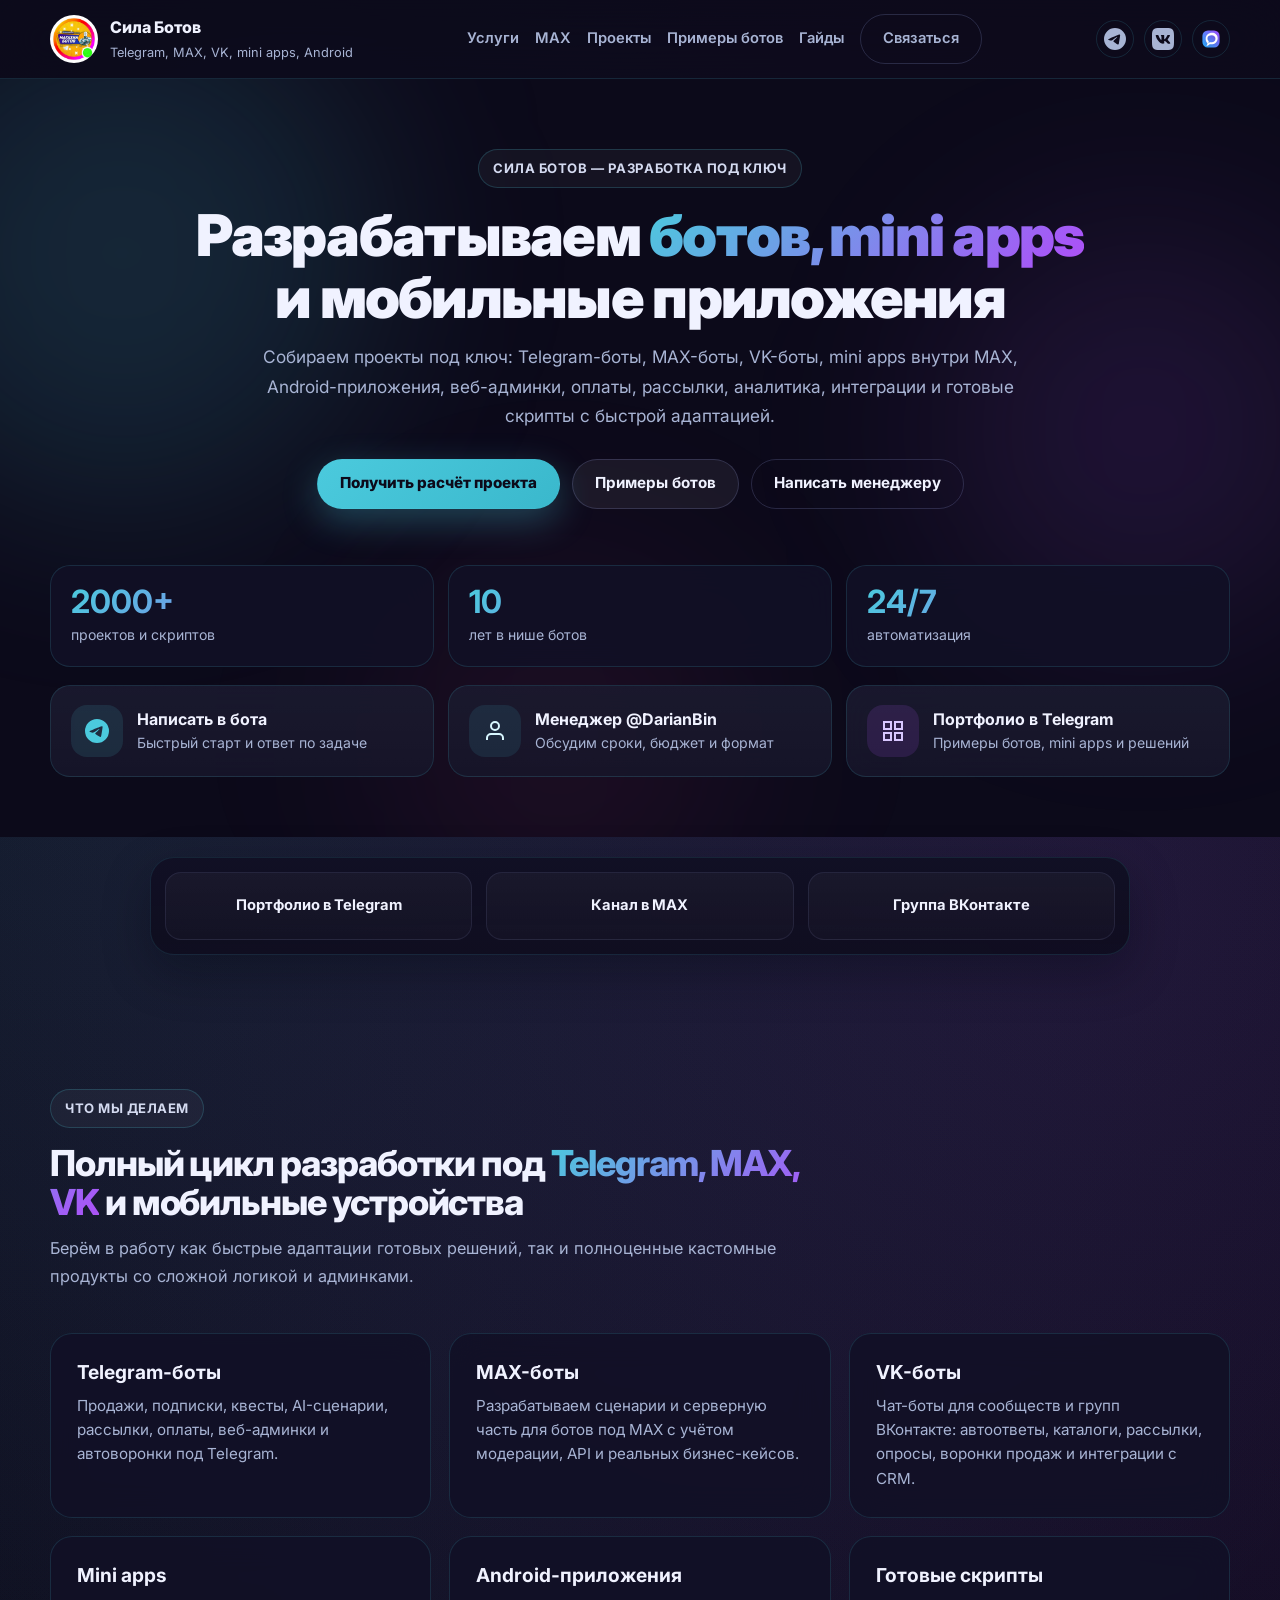
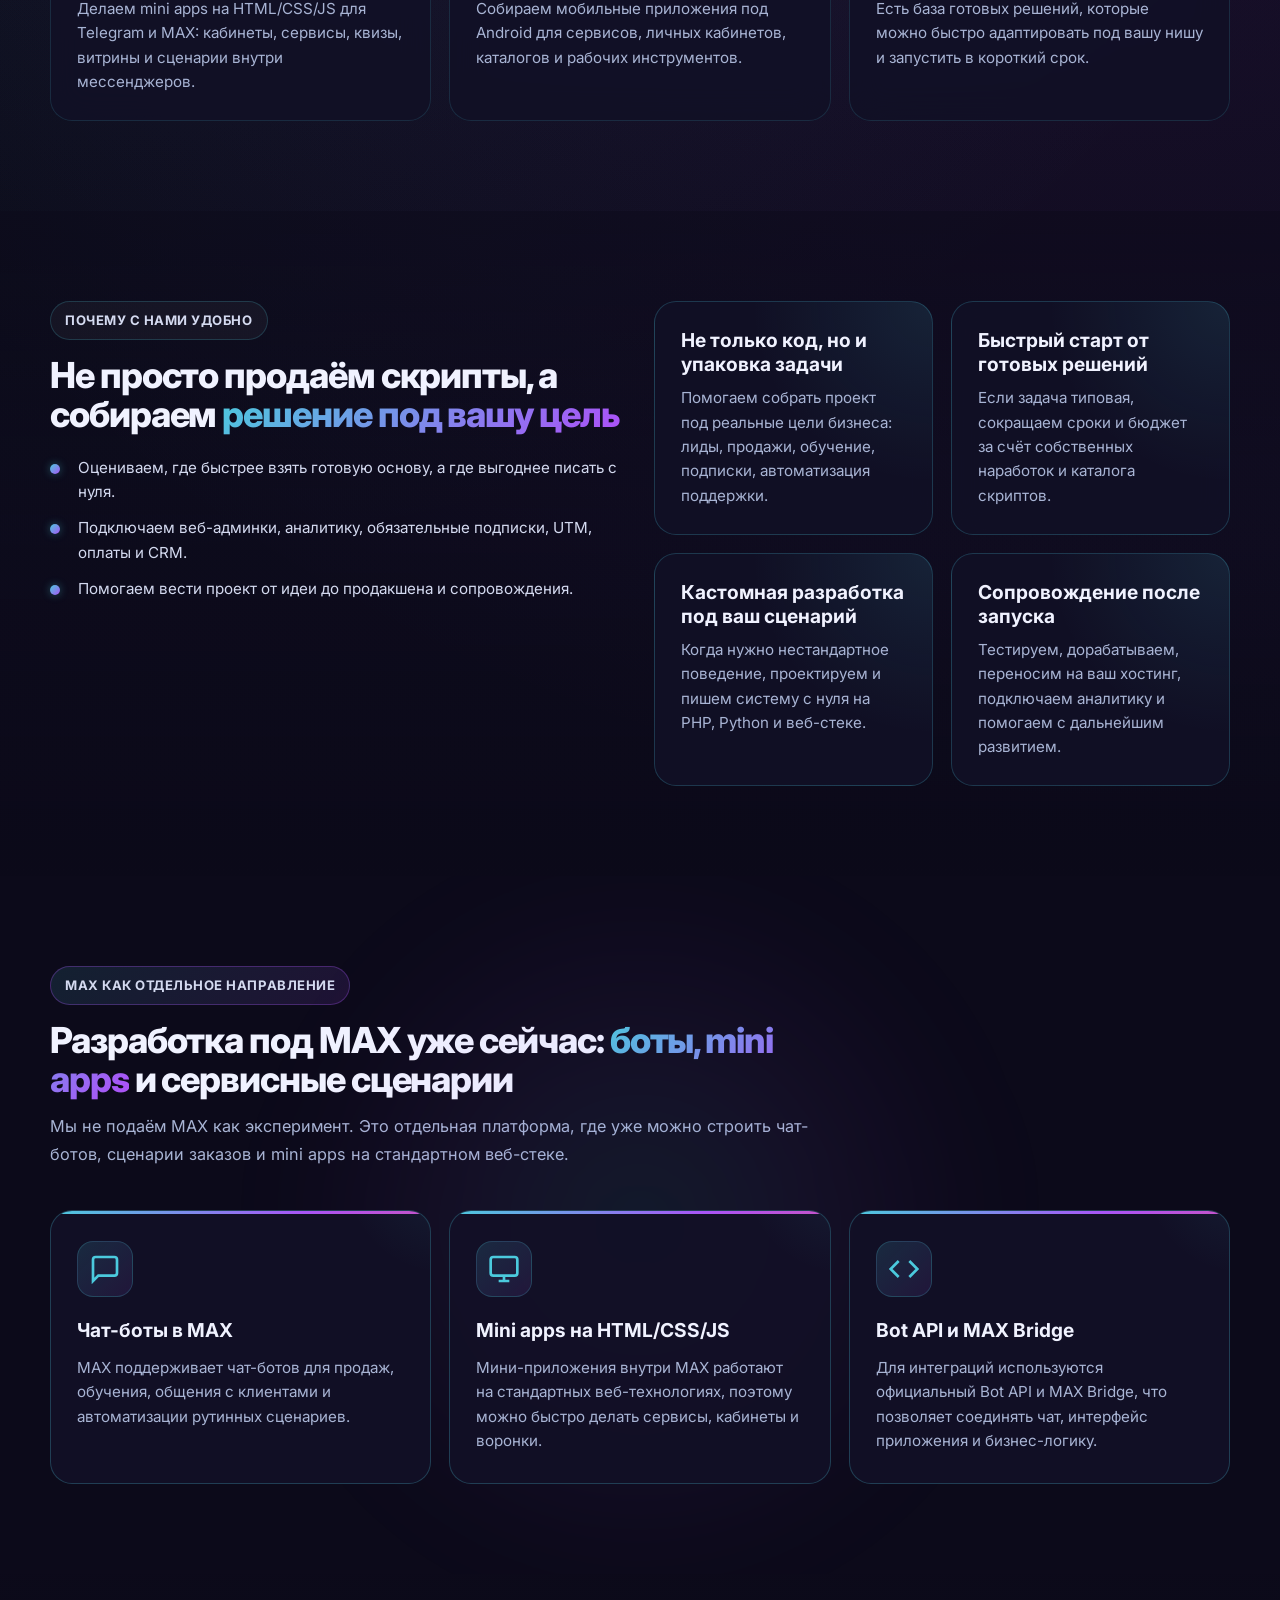
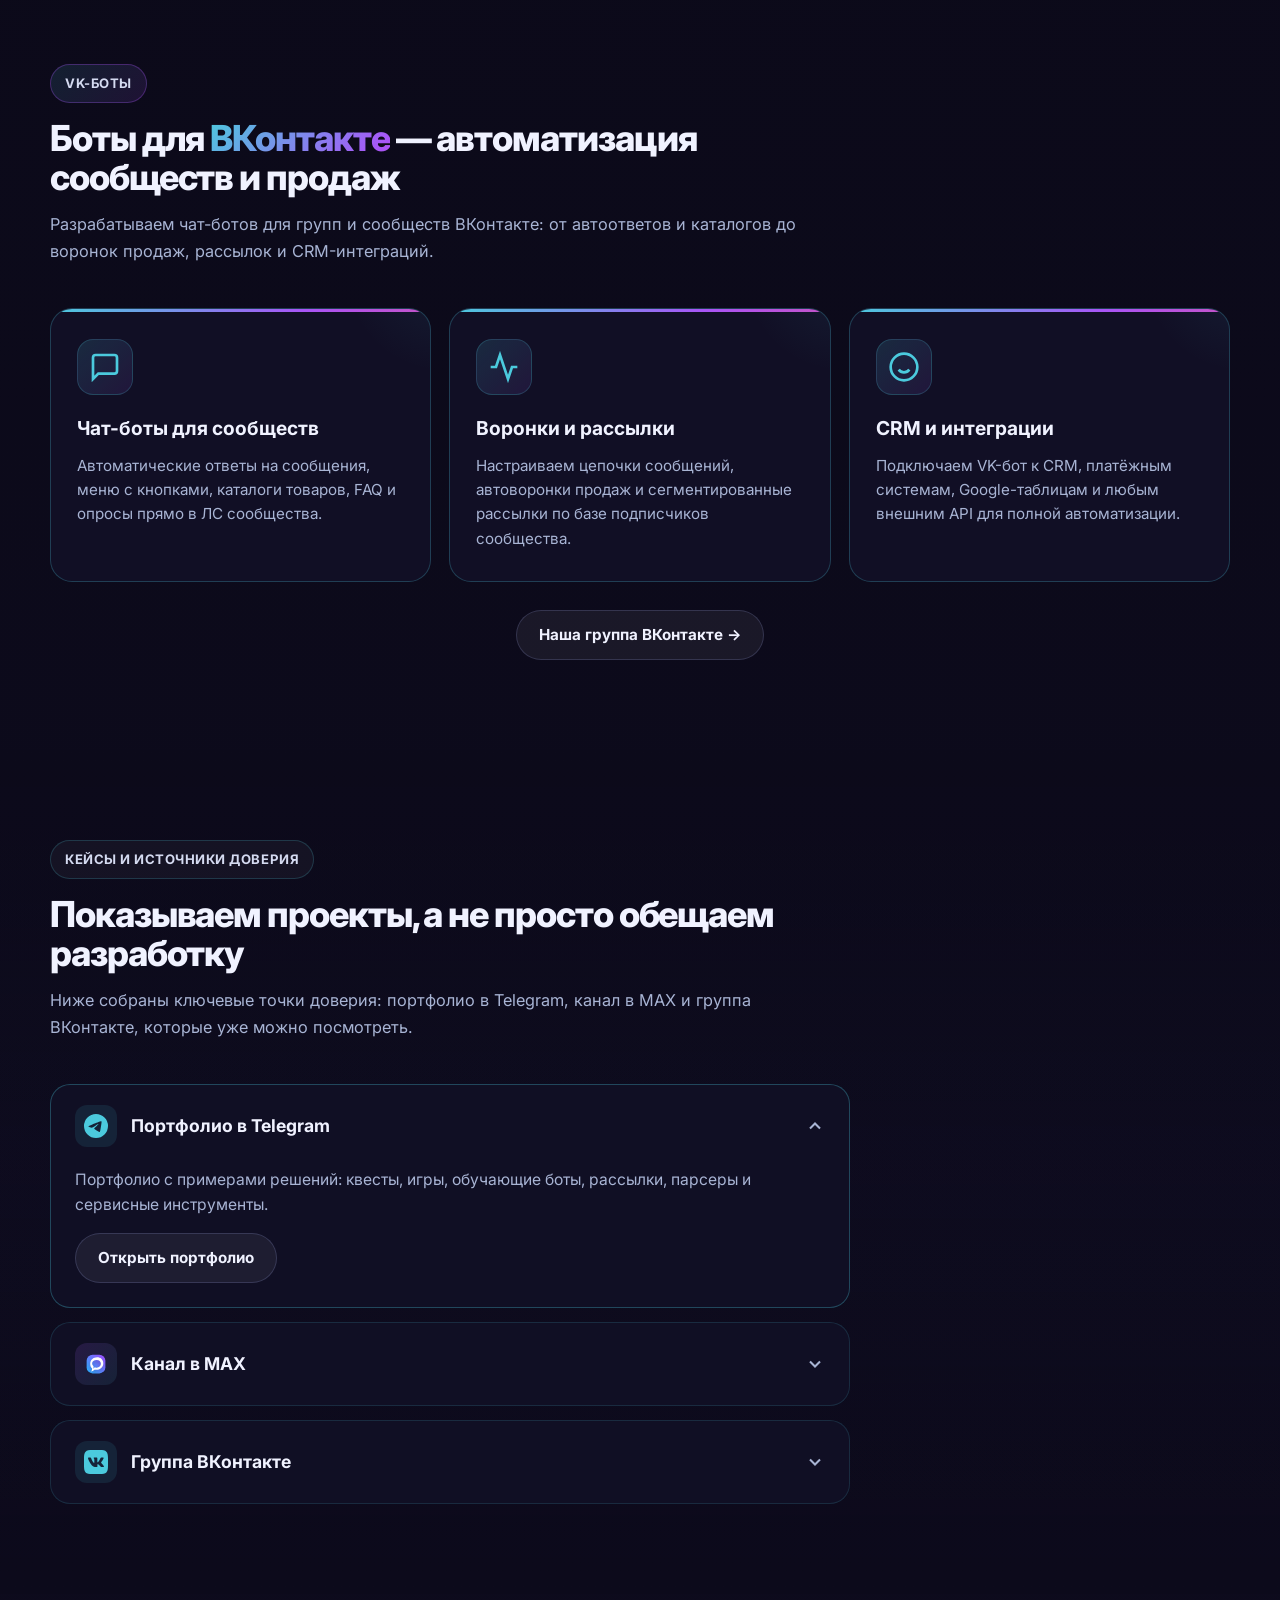
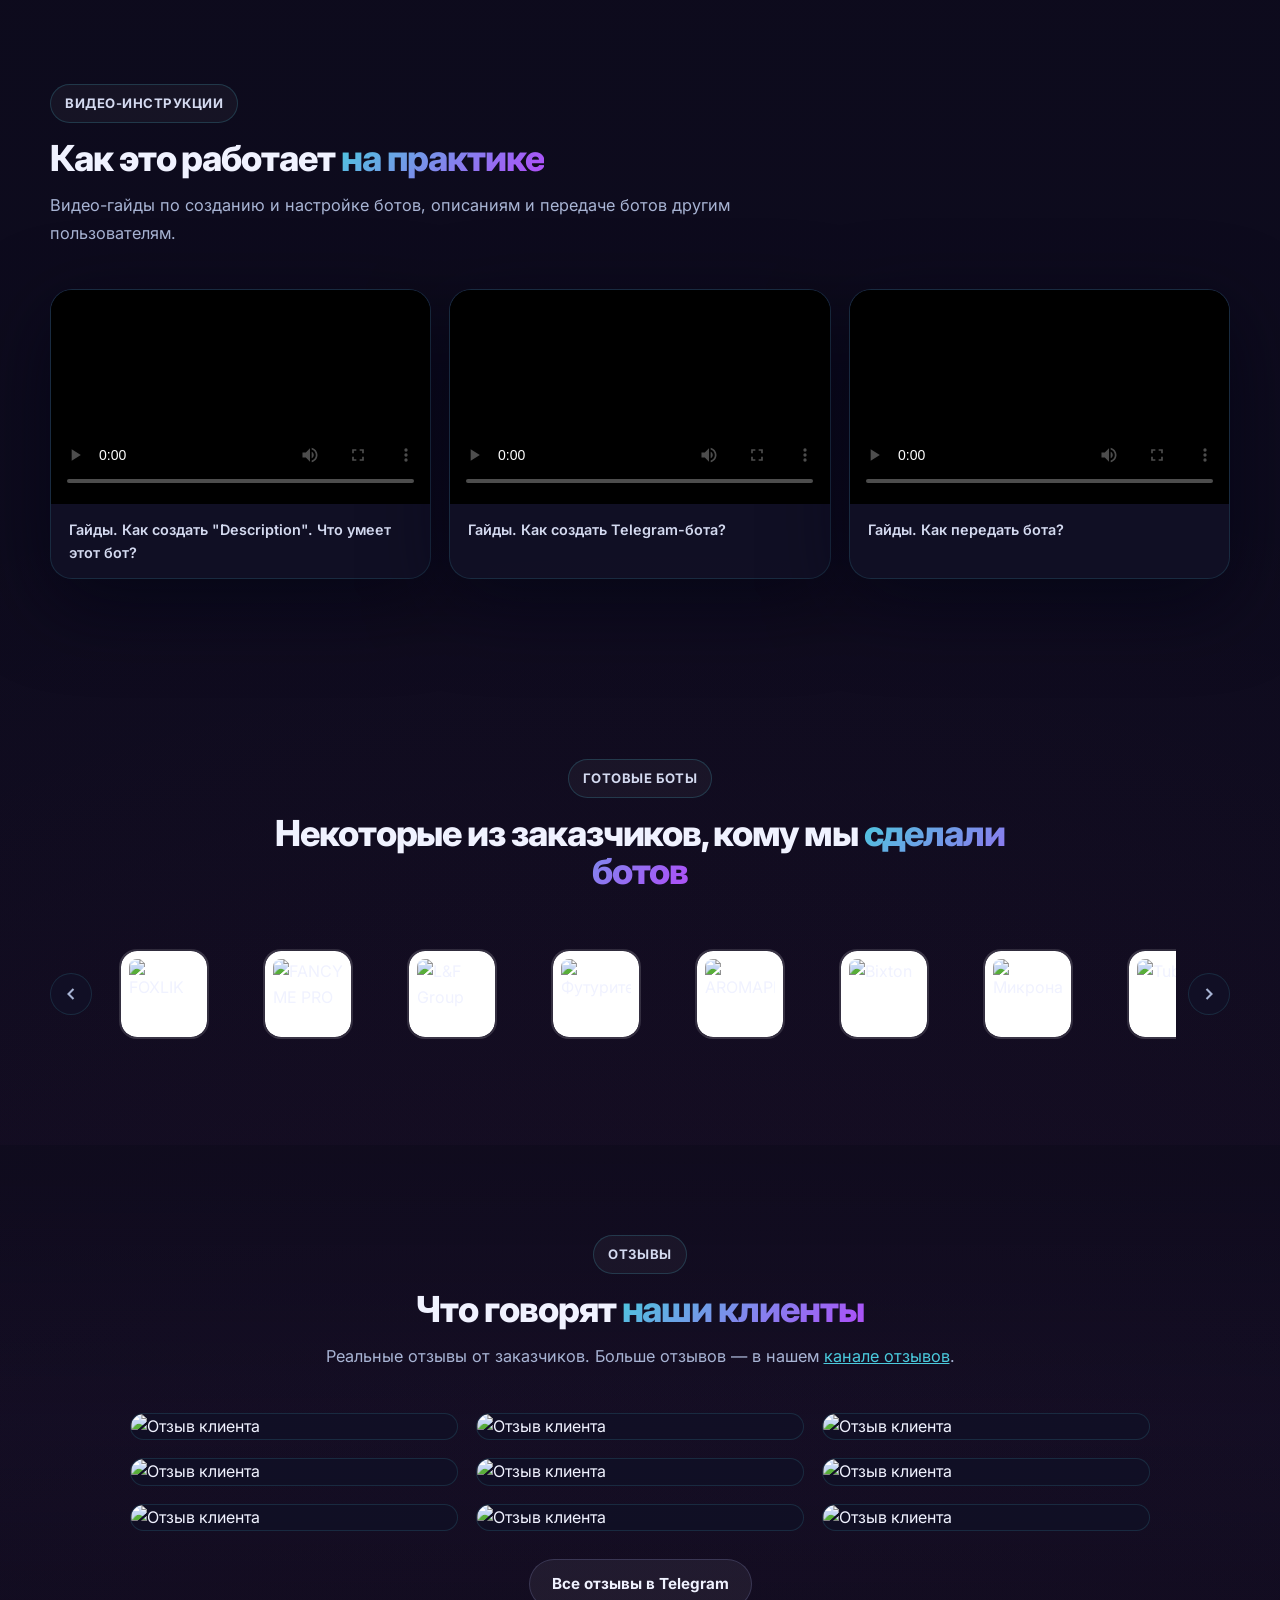
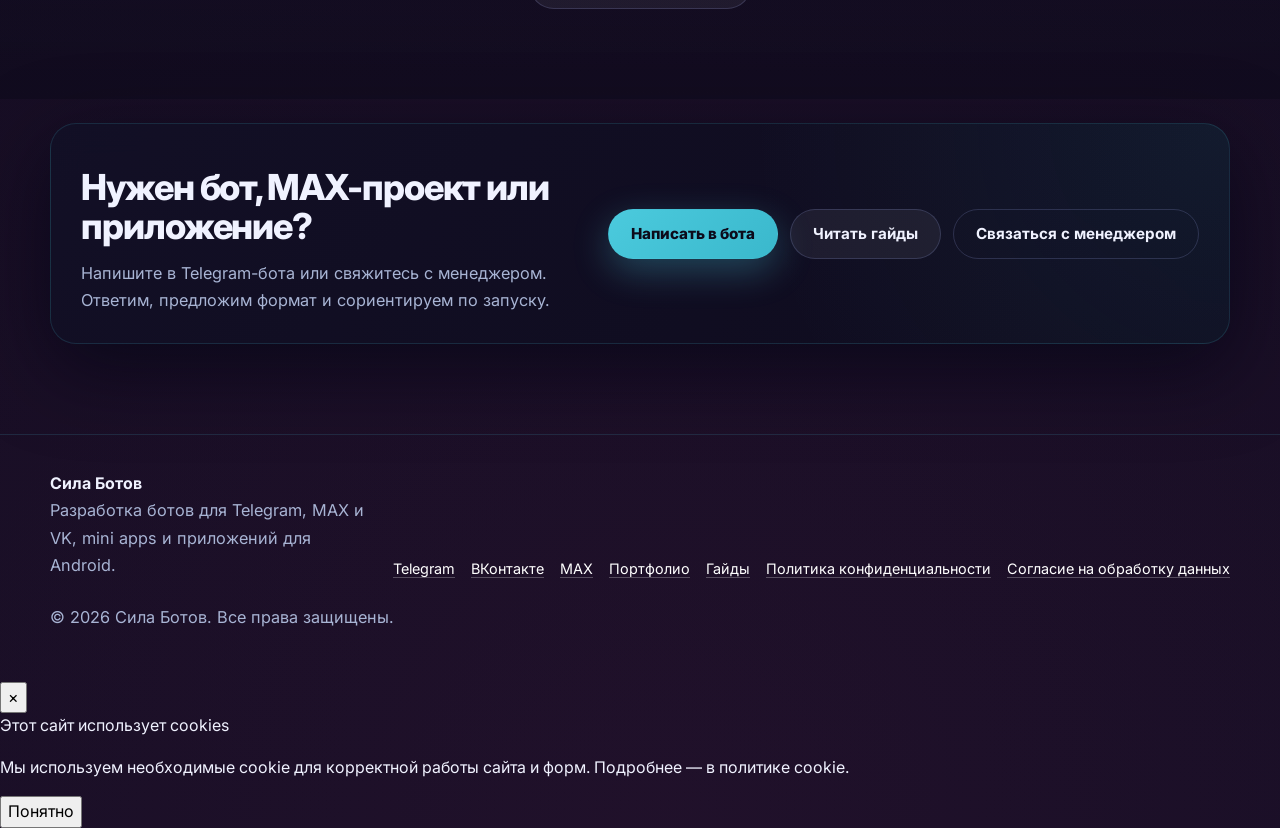
==== commit fd4e7385: "Add files via upload" ====
--- a/index.html
+++ b/index.html
@@ -18,7 +18,7 @@
     <div class="page-shell">
         <header class="site-header">
             <div class="container site-header__inner">
-                <a class="brand" href="#top" data-scroll>
+                <a class="brand" href="https://silabotov.ru/">
                     <img src="/assets/img/logo-silabotov.png" alt="Логотип Сила Ботов" width="48" height="48">
                     <span>
                         <strong>Сила Ботов</strong>
@@ -30,6 +30,7 @@
                     <a href="#services" data-scroll>Услуги</a>
                     <a href="#max" data-scroll>MAX</a>
                     <a href="#projects" data-scroll>Проекты</a>
+                    <a href="https://silabotov.ru/Catalog/">Примеры ботов</a>
                     <a href="/guide/">Гайды</a>
                     <a href="https://max.ru/SilaBotov" class="button button--ghost" target="_blank" rel="noopener">Связаться</a>
                 </nav>
@@ -65,7 +66,7 @@
 
                         <div class="hero__actions">
                             <a class="button button--primary" href="https://max.ru/SilaBotov" target="_blank" rel="noopener">Получить расчёт проекта</a>
-                            <a class="button button--secondary" href="https://t.me/MagazinBotovTG" target="_blank" rel="noopener">Смотреть портфолио</a>
+                            <a class="button button--secondary" href="https://silabotov.ru/Catalog/">Примеры ботов</a>
                             <a class="button button--ghost" href="https://max.ru/u/f9LHodD0cOKN_hgV5e59oxq140BV0wgwH6rB313eIL1LMeVhW0px_eYZflk" target="_blank" rel="noopener">Написать менеджеру</a>
                         </div>
                     </div>
@@ -550,4 +551,4 @@
 
     <script src="/assets/js/main.js" defer></script>
 </body>
-</html>
+</html>
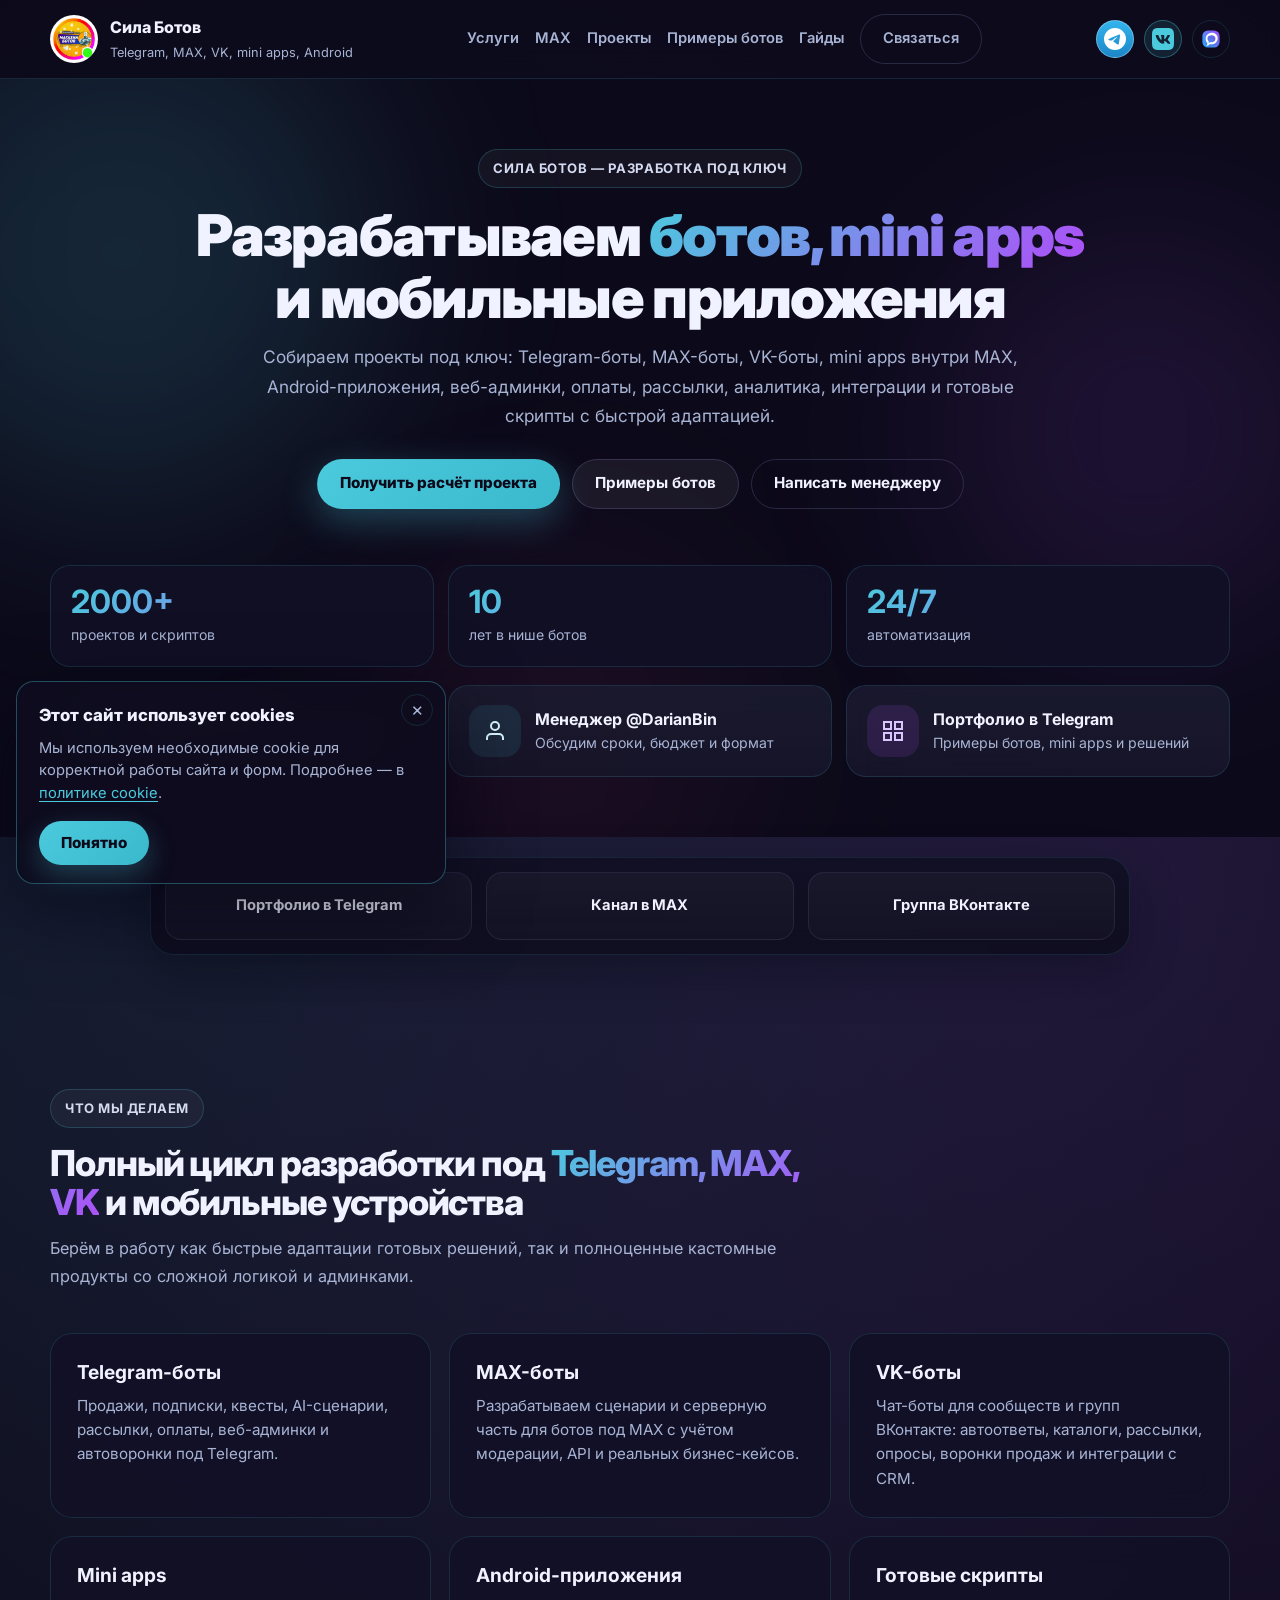
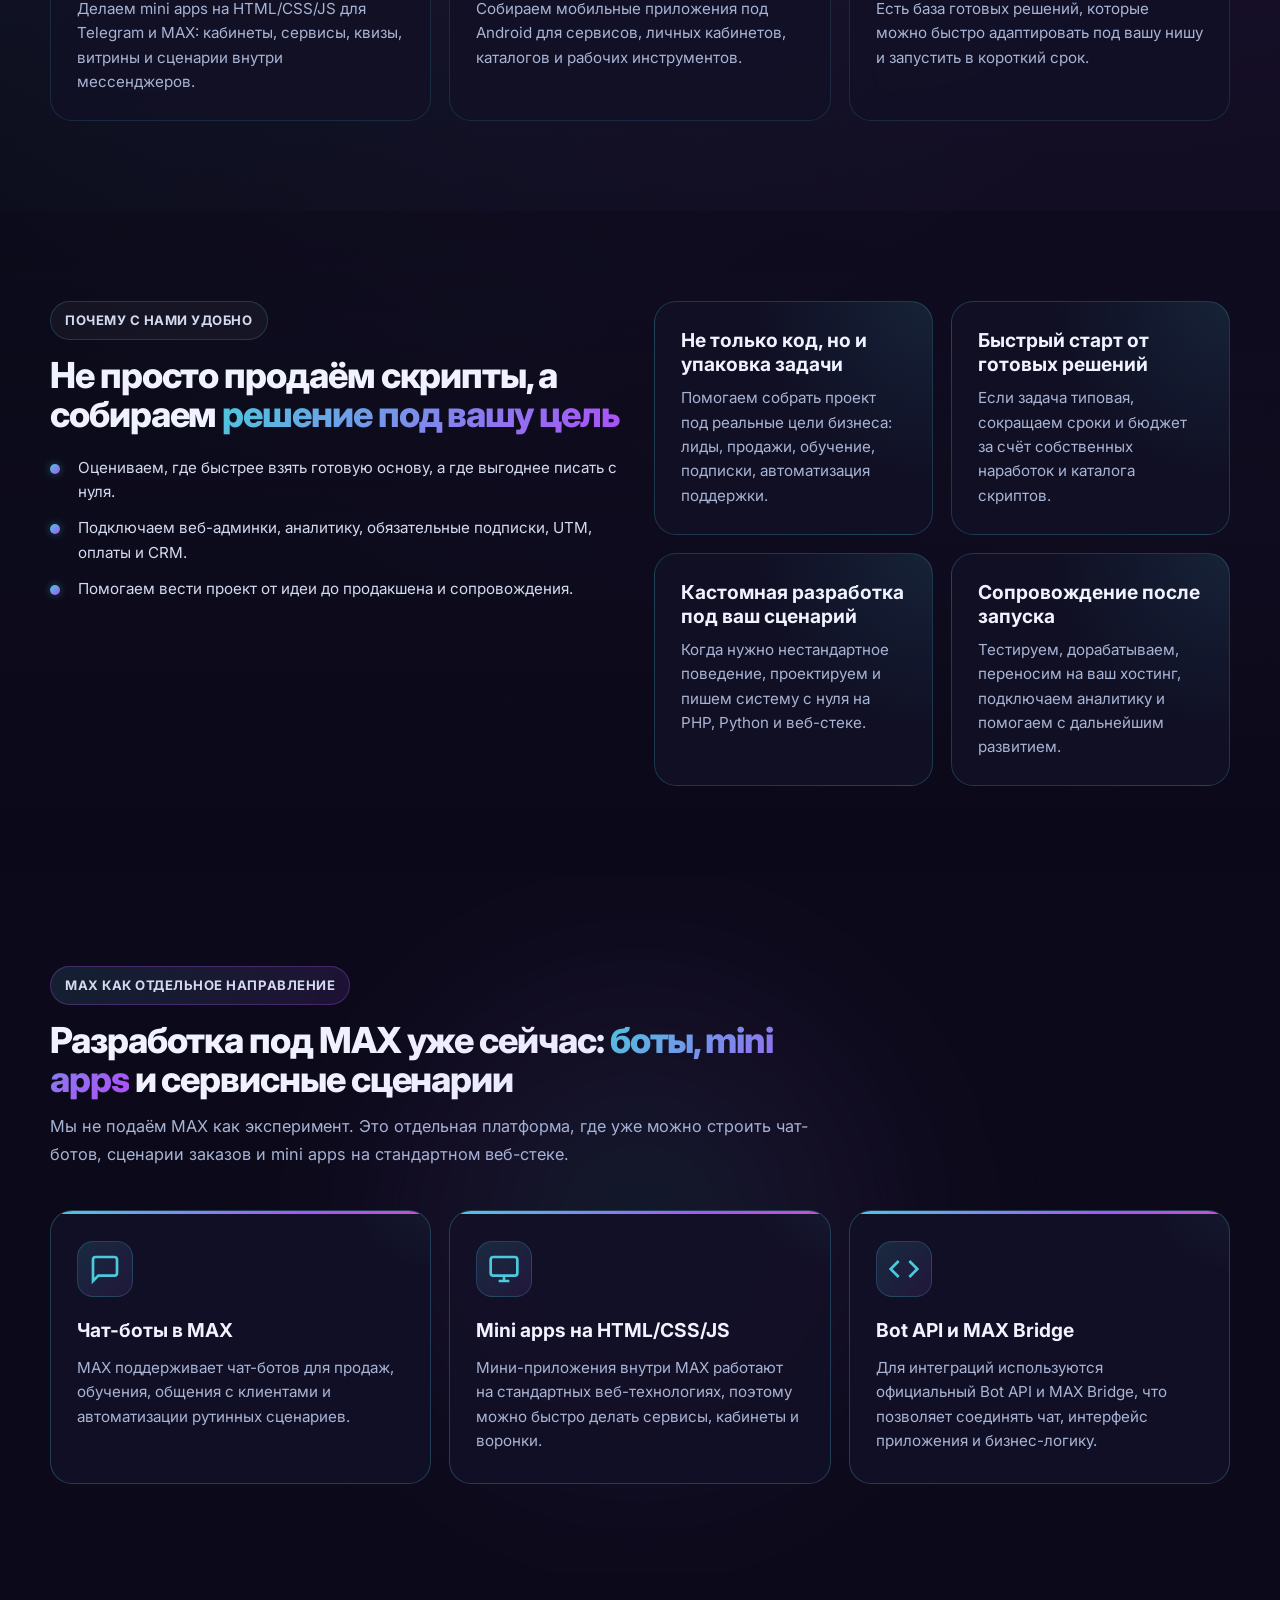
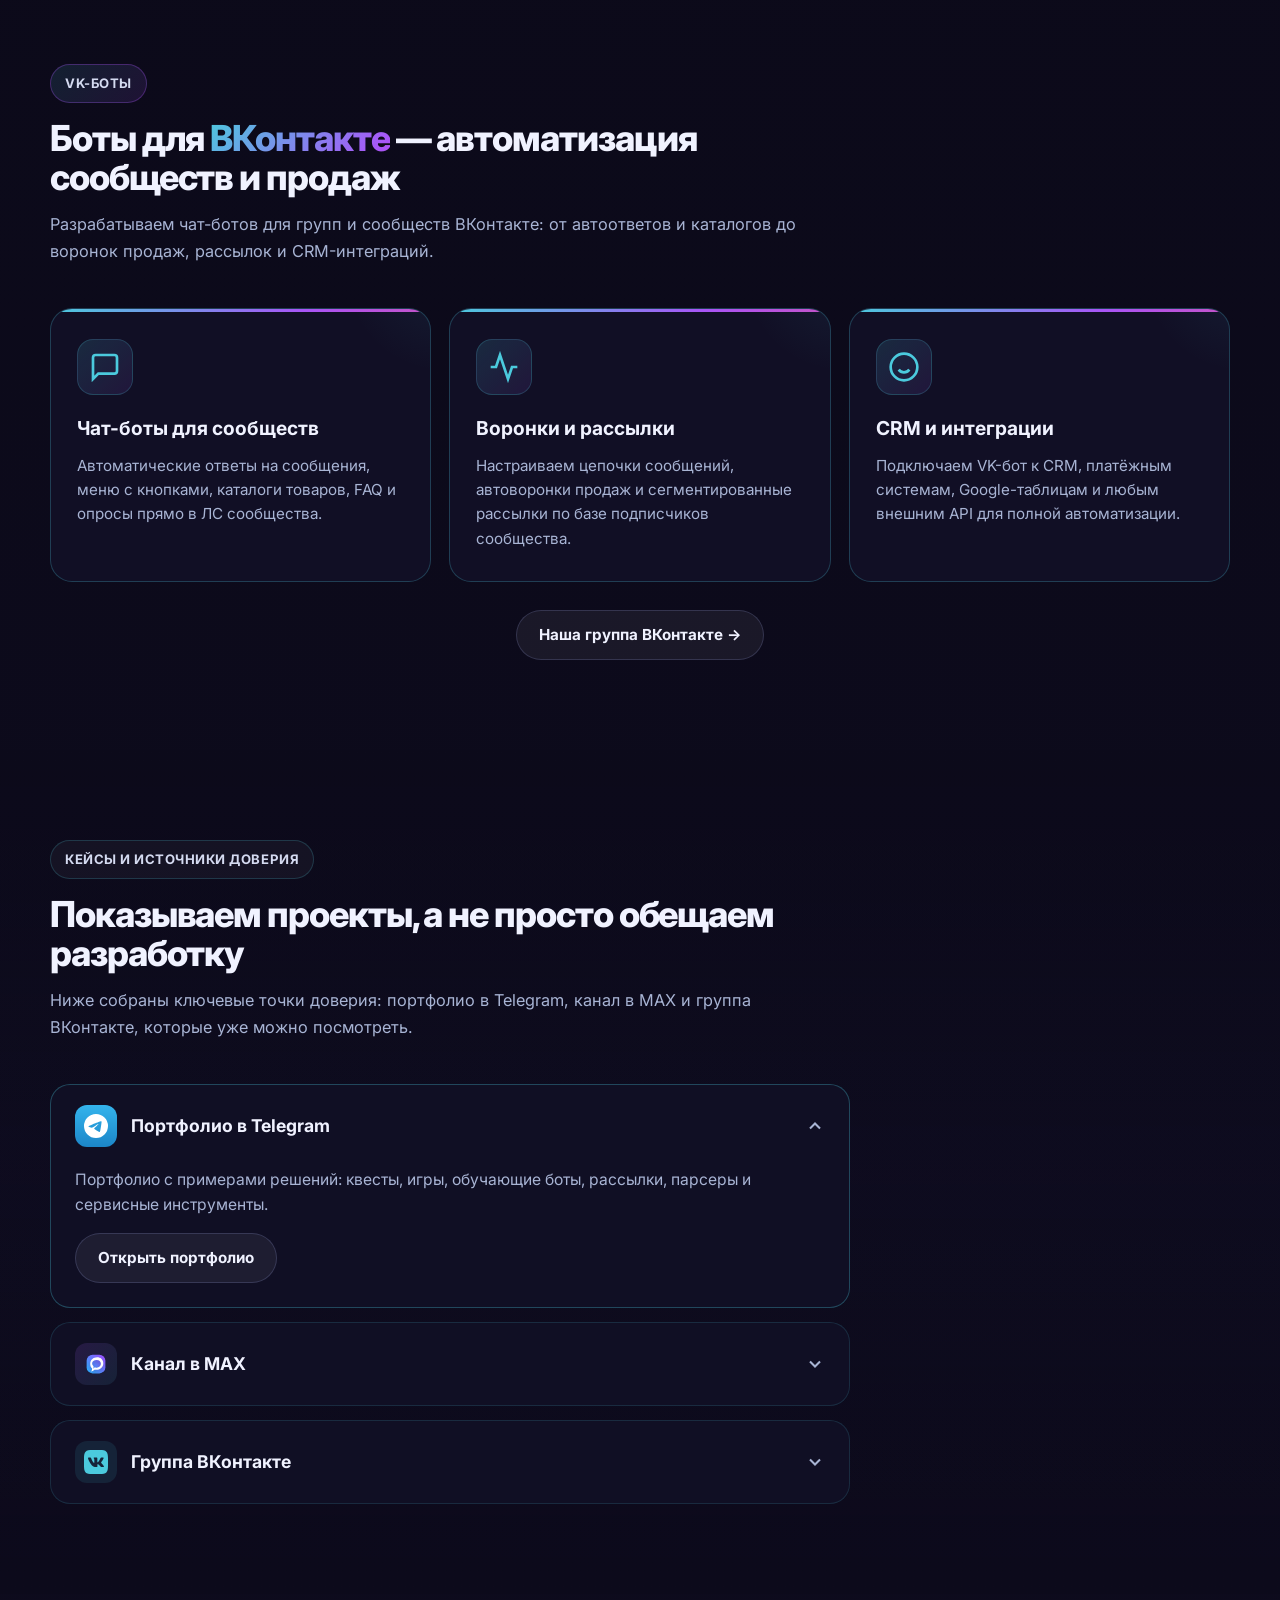
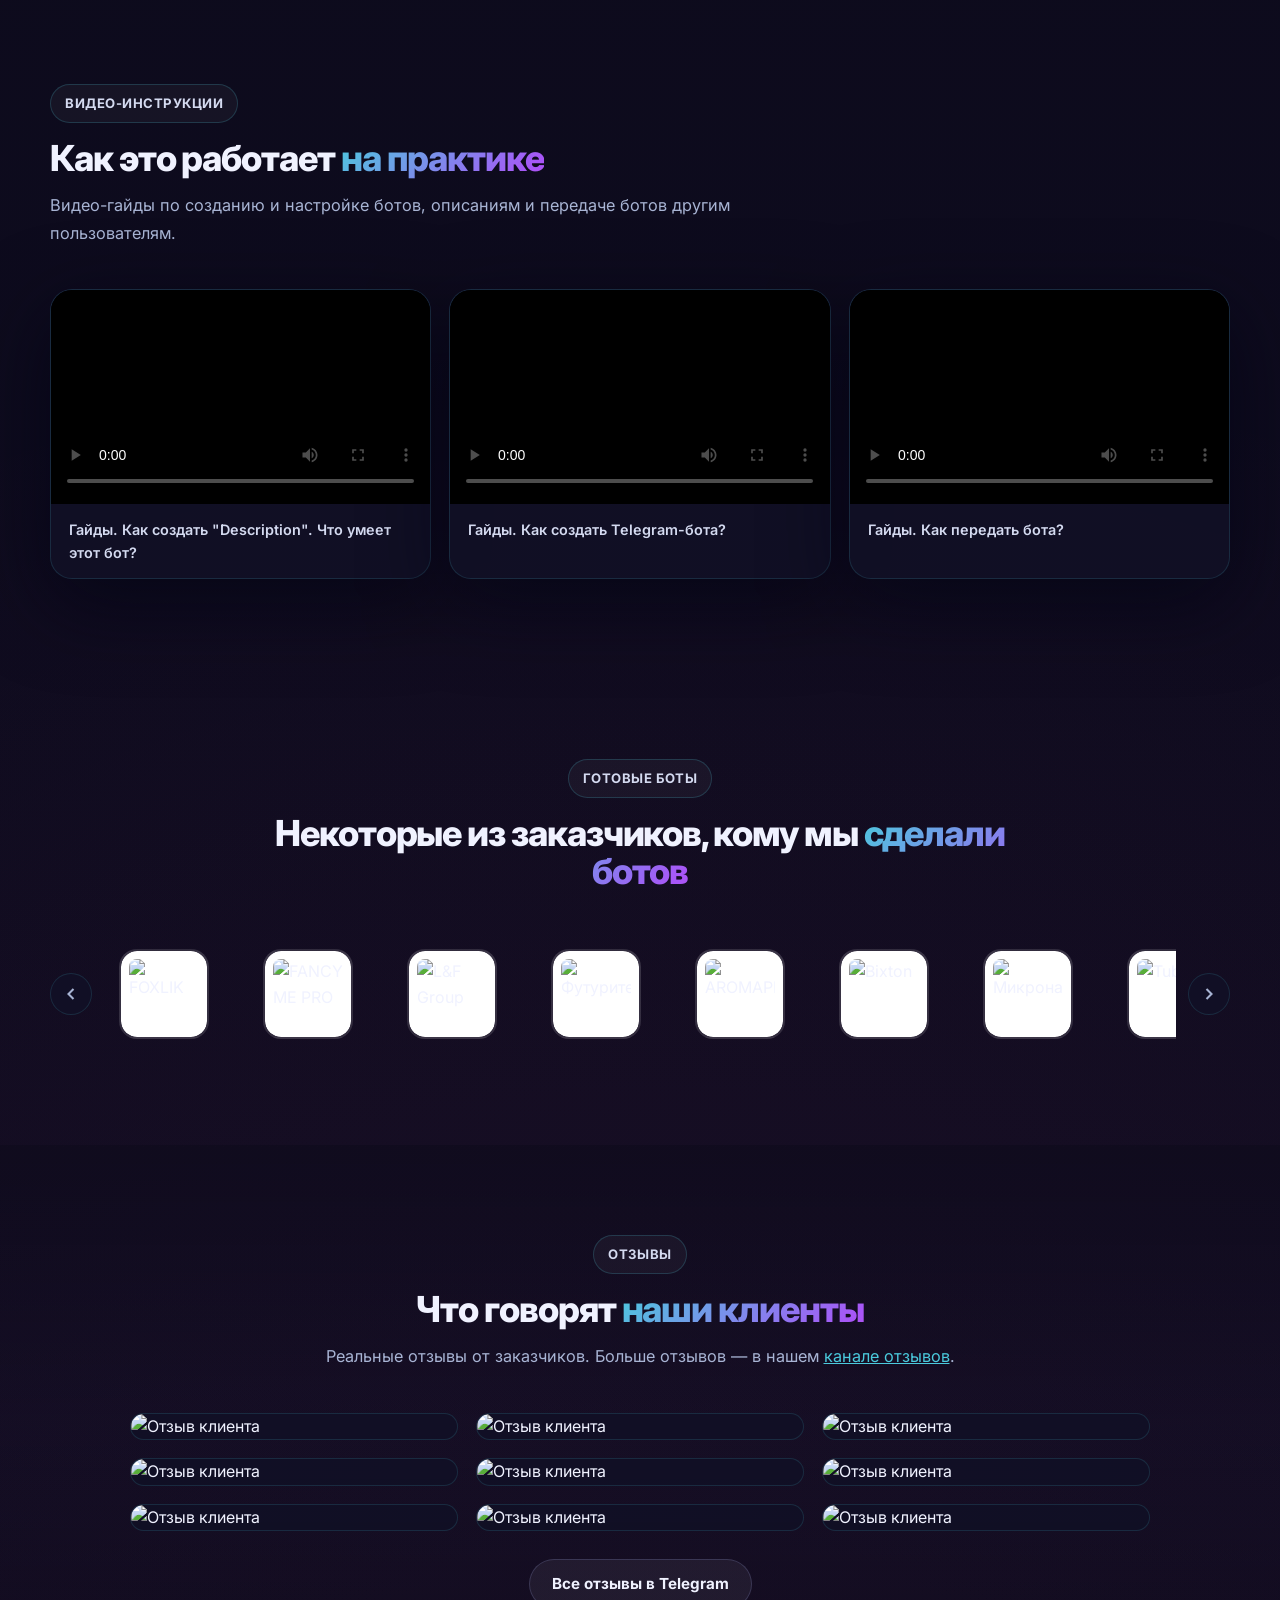
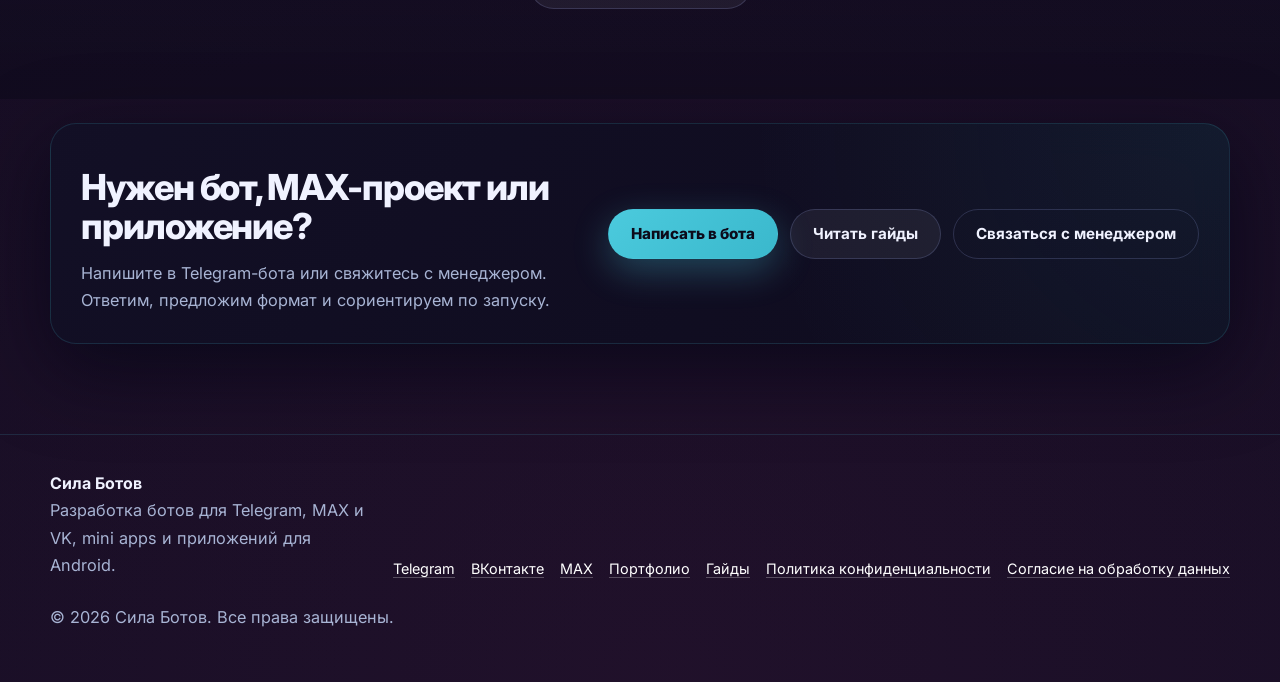
==== commit 77be1132: "Add files via upload" ====
--- a/index.html
+++ b/index.html
@@ -10,9 +10,10 @@
     <link rel="preconnect" href="https://fonts.gstatic.com" crossorigin>
     <link href="https://fonts.googleapis.com/css2?family=Inter:wght@400;500;600;700;800;900&display=swap" rel="stylesheet">
     <link rel="preload" href="/assets/css/style.css" as="style">
-    <link rel="stylesheet" href="/assets/css/style.css?v=8">
+    <link rel="stylesheet" href="/assets/css/style.css?v=9">
     <link rel="icon" type="image/png" href="/assets/img/logo-silabotov.png">
     <link rel="canonical" href="https://silabotov.ru/">
+    <style>@media (max-width:640px){.site-nav a.button--ghost{display:none}}</style>
 </head>
 <body>
     <div class="page-shell">
@@ -306,7 +307,7 @@
                     <div class="accordion" data-reveal>
                         <details class="accordion__item" open>
                             <summary class="accordion__trigger">
-                                <div class="accordion__icon">
+                                <div class="accordion__icon accordion__icon--tg">
                                     <svg width="24" height="24" viewBox="0 0 24 24" fill="currentColor"><path d="M11.944 0A12 12 0 0 0 0 12a12 12 0 0 0 12 12 12 12 0 0 0 12-12A12 12 0 0 0 12 0a12 12 0 0 0-.056 0zm4.962 7.224c.1-.002.321.023.465.14a.506.506 0 0 1 .171.325c.016.093.036.306.02.472-.18 1.898-.962 6.502-1.36 8.627-.168.9-.499 1.201-.82 1.23-.696.065-1.225-.46-1.9-.902-1.056-.693-1.653-1.124-2.678-1.8-1.185-.78-.417-1.21.258-1.91.177-.184 3.247-2.977 3.307-3.23.007-.032.014-.15-.056-.212s-.174-.041-.249-.024c-.106.024-1.793 1.14-5.061 3.345-.48.33-.913.49-1.302.48-.428-.008-1.252-.241-1.865-.44-.752-.245-1.349-.374-1.297-.789.027-.216.325-.437.893-.663 3.498-1.524 5.83-2.529 6.998-3.014 3.332-1.386 4.025-1.627 4.476-1.635z"/></svg>
                                 </div>
                                 <span>Портфолио в Telegram</span>
@@ -550,5 +551,18 @@
     </div>
 
     <script src="/assets/js/main.js" defer></script>
+<script>
+(function(){
+  var tk=false;
+  function sweep(){
+    tk=false;
+    document.querySelectorAll('[data-reveal]:not(.is-visible)').forEach(function(el){
+      if(el.getBoundingClientRect().top<-20)el.classList.add('is-visible');
+    });
+  }
+  addEventListener('scroll',function(){if(!tk){tk=true;requestAnimationFrame(sweep)}},{passive:true});
+  addEventListener('load',sweep);
+})();
+</script>
 </body>
 </html>
--- a/assets/css/style.css
+++ b/assets/css/style.css
@@ -2065,3 +2065,102 @@
         font-size: 1rem;
     }
 }
+
+/* ===== Cookie notice (создаётся скриптом main.js) ===== */
+.cookie-notice {
+    position: fixed;
+    left: 16px;
+    bottom: 16px;
+    z-index: 1000;
+    width: min(430px, calc(100vw - 32px));
+    padding: 20px 22px 18px;
+    background: var(--panel-strong);
+    border: 1px solid var(--line-strong);
+    border-radius: var(--radius-sm);
+    box-shadow: var(--shadow);
+    -webkit-backdrop-filter: blur(16px);
+    backdrop-filter: blur(16px);
+    color: var(--text);
+    font-family: var(--font);
+}
+
+.cookie-notice__title {
+    margin: 0 34px 8px 0;
+    font-weight: 800;
+    font-size: 1.05rem;
+}
+
+.cookie-notice p {
+    margin: 0 0 16px;
+    font-size: 0.92rem;
+    line-height: 1.55;
+    color: var(--muted);
+}
+
+.cookie-notice a {
+    color: var(--primary);
+    text-decoration: underline;
+    text-underline-offset: 3px;
+}
+
+.cookie-notice__close {
+    position: absolute;
+    top: 12px;
+    right: 12px;
+    width: 32px;
+    height: 32px;
+    padding: 0;
+    border: 1px solid var(--line);
+    border-radius: 50%;
+    background: transparent;
+    color: var(--muted);
+    font-size: 1.2rem;
+    line-height: 1;
+    cursor: pointer;
+}
+
+.cookie-notice__close:hover {
+    color: var(--text);
+    border-color: var(--line-strong);
+}
+
+.cookie-notice__button {
+    min-height: 44px;
+    padding: 0 22px;
+    border: 0;
+    border-radius: 999px;
+    background: linear-gradient(135deg, var(--primary) 0%, var(--primary-strong) 100%);
+    box-shadow: 0 10px 28px rgba(75, 202, 221, 0.28);
+    color: var(--bg);
+    font: 800 0.95rem/1 var(--font);
+    cursor: pointer;
+    transition: transform 0.2s ease;
+}
+
+.cookie-notice__button:hover {
+    transform: translateY(-2px);
+}
+
+@media (max-width: 640px) {
+    .cookie-notice {
+        left: 12px;
+        right: 12px;
+        bottom: 12px;
+        width: auto;
+    }
+
+    /* на телефоне кнопка «Связаться» в шапке не нужна */
+    .site-nav a.button--ghost {
+        display: none;
+    }
+}
+
+/* Значки соцсетей в шапке: одинаковый размер и цвета */
+.site-socials a{flex:0 0 38px;box-sizing:border-box;padding:0}
+.site-socials a svg{display:block;width:22px;height:22px}
+.site-socials a[aria-label="Telegram"]{background:linear-gradient(180deg,#34B4EC,#1C86C8);border-color:rgba(255,255,255,.3);color:#fff}
+.site-socials a[aria-label="Telegram"]:hover{background:linear-gradient(180deg,#4CC1F5,#2796DA);border-color:rgba(255,255,255,.55);color:#fff}
+.site-socials a[aria-label="ВКонтакте"]{background:rgba(75,202,221,.12);border-color:rgba(75,202,221,.35);color:var(--primary)}
+.site-socials a[aria-label="ВКонтакте"]:hover{background:rgba(75,202,221,.22);border-color:var(--primary);color:var(--primary)}
+/* Значок Telegram в карточке «Портфолио в Telegram» того же цвета, что кнопка в шапке */
+.accordion__icon--tg{background:linear-gradient(180deg,#34B4EC,#1C86C8);color:#fff}
--- a/assets/css/style.css
+++ b/assets/css/style.css
@@ -2065,3 +2065,102 @@
         font-size: 1rem;
     }
 }
+
+/* ===== Cookie notice (создаётся скриптом main.js) ===== */
+.cookie-notice {
+    position: fixed;
+    left: 16px;
+    bottom: 16px;
+    z-index: 1000;
+    width: min(430px, calc(100vw - 32px));
+    padding: 20px 22px 18px;
+    background: var(--panel-strong);
+    border: 1px solid var(--line-strong);
+    border-radius: var(--radius-sm);
+    box-shadow: var(--shadow);
+    -webkit-backdrop-filter: blur(16px);
+    backdrop-filter: blur(16px);
+    color: var(--text);
+    font-family: var(--font);
+}
+
+.cookie-notice__title {
+    margin: 0 34px 8px 0;
+    font-weight: 800;
+    font-size: 1.05rem;
+}
+
+.cookie-notice p {
+    margin: 0 0 16px;
+    font-size: 0.92rem;
+    line-height: 1.55;
+    color: var(--muted);
+}
+
+.cookie-notice a {
+    color: var(--primary);
+    text-decoration: underline;
+    text-underline-offset: 3px;
+}
+
+.cookie-notice__close {
+    position: absolute;
+    top: 12px;
+    right: 12px;
+    width: 32px;
+    height: 32px;
+    padding: 0;
+    border: 1px solid var(--line);
+    border-radius: 50%;
+    background: transparent;
+    color: var(--muted);
+    font-size: 1.2rem;
+    line-height: 1;
+    cursor: pointer;
+}
+
+.cookie-notice__close:hover {
+    color: var(--text);
+    border-color: var(--line-strong);
+}
+
+.cookie-notice__button {
+    min-height: 44px;
+    padding: 0 22px;
+    border: 0;
+    border-radius: 999px;
+    background: linear-gradient(135deg, var(--primary) 0%, var(--primary-strong) 100%);
+    box-shadow: 0 10px 28px rgba(75, 202, 221, 0.28);
+    color: var(--bg);
+    font: 800 0.95rem/1 var(--font);
+    cursor: pointer;
+    transition: transform 0.2s ease;
+}
+
+.cookie-notice__button:hover {
+    transform: translateY(-2px);
+}
+
+@media (max-width: 640px) {
+    .cookie-notice {
+        left: 12px;
+        right: 12px;
+        bottom: 12px;
+        width: auto;
+    }
+
+    /* на телефоне кнопка «Связаться» в шапке не нужна */
+    .site-nav a.button--ghost {
+        display: none;
+    }
+}
+
+/* Значки соцсетей в шапке: одинаковый размер и цвета */
+.site-socials a{flex:0 0 38px;box-sizing:border-box;padding:0}
+.site-socials a svg{display:block;width:22px;height:22px}
+.site-socials a[aria-label="Telegram"]{background:linear-gradient(180deg,#34B4EC,#1C86C8);border-color:rgba(255,255,255,.3);color:#fff}
+.site-socials a[aria-label="Telegram"]:hover{background:linear-gradient(180deg,#4CC1F5,#2796DA);border-color:rgba(255,255,255,.55);color:#fff}
+.site-socials a[aria-label="ВКонтакте"]{background:rgba(75,202,221,.12);border-color:rgba(75,202,221,.35);color:var(--primary)}
+.site-socials a[aria-label="ВКонтакте"]:hover{background:rgba(75,202,221,.22);border-color:var(--primary);color:var(--primary)}
+/* Значок Telegram в карточке «Портфолио в Telegram» того же цвета, что кнопка в шапке */
+.accordion__icon--tg{background:linear-gradient(180deg,#34B4EC,#1C86C8);color:#fff}
